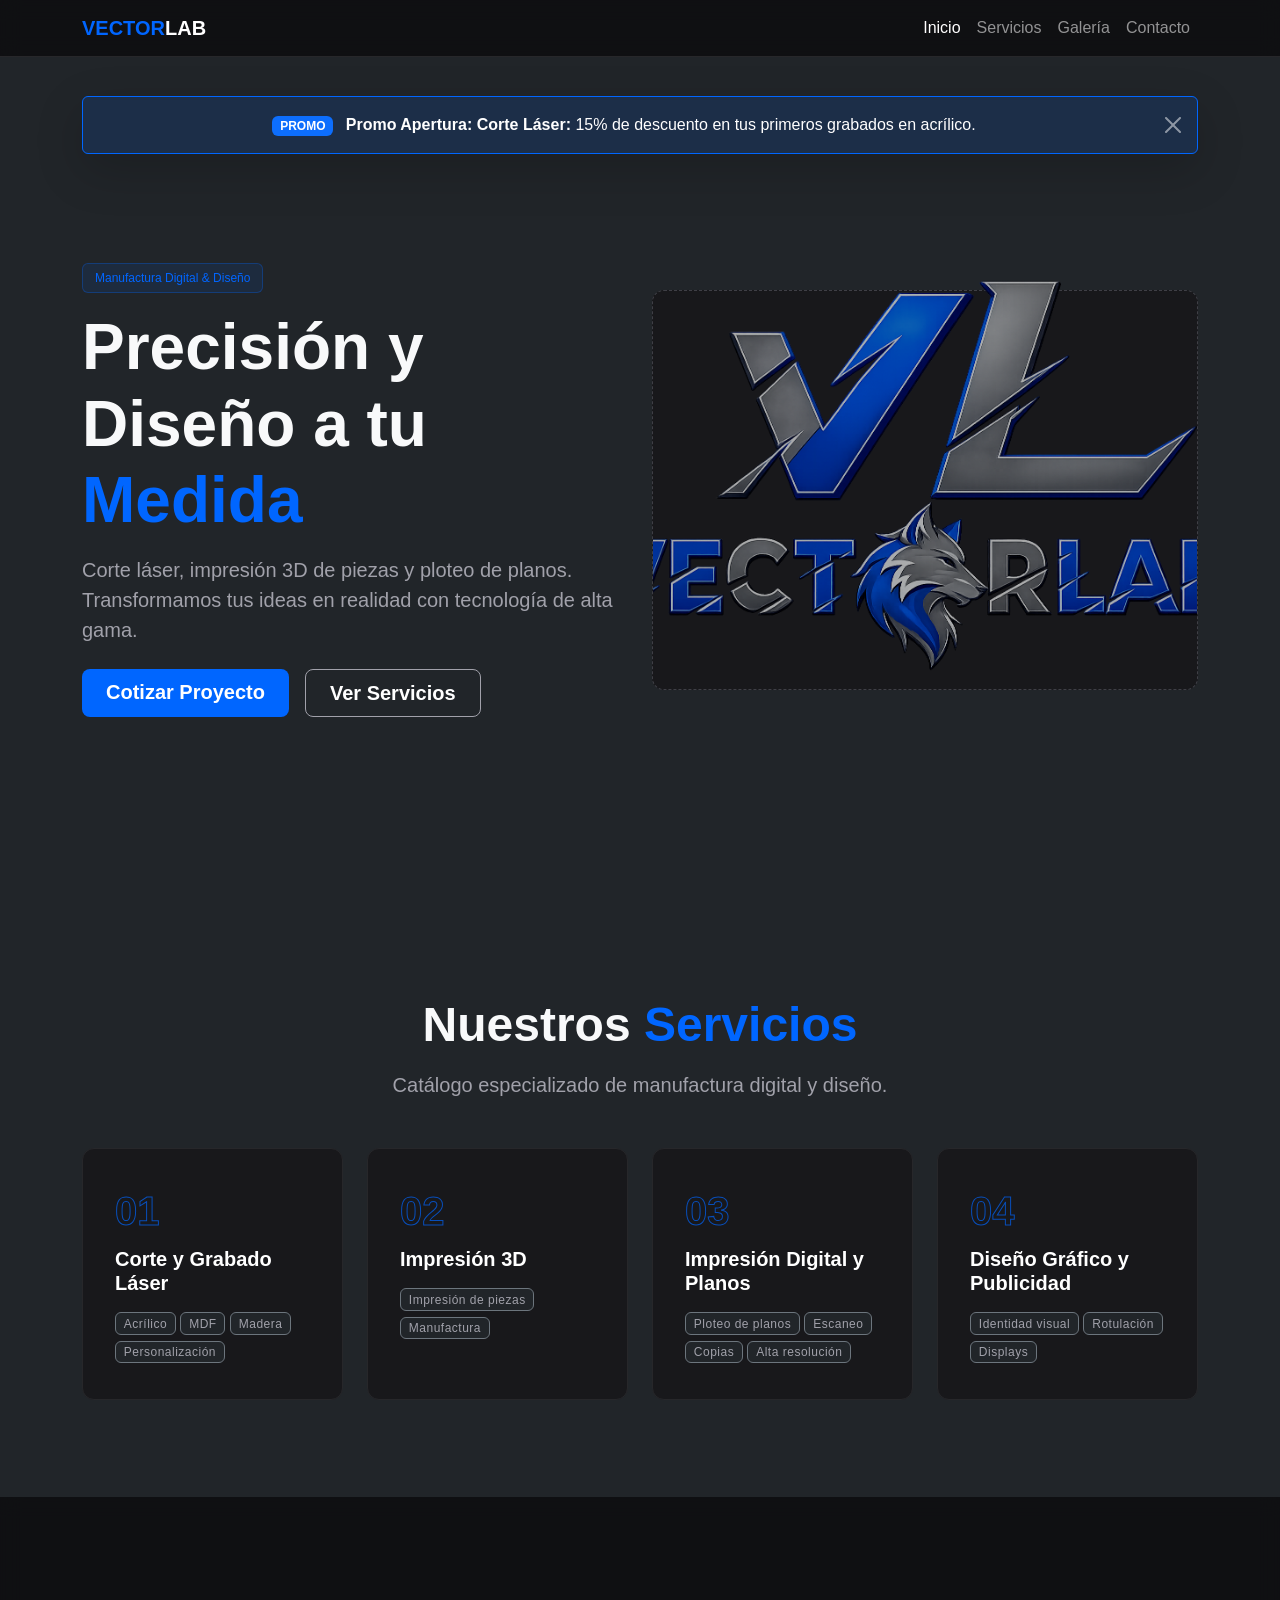
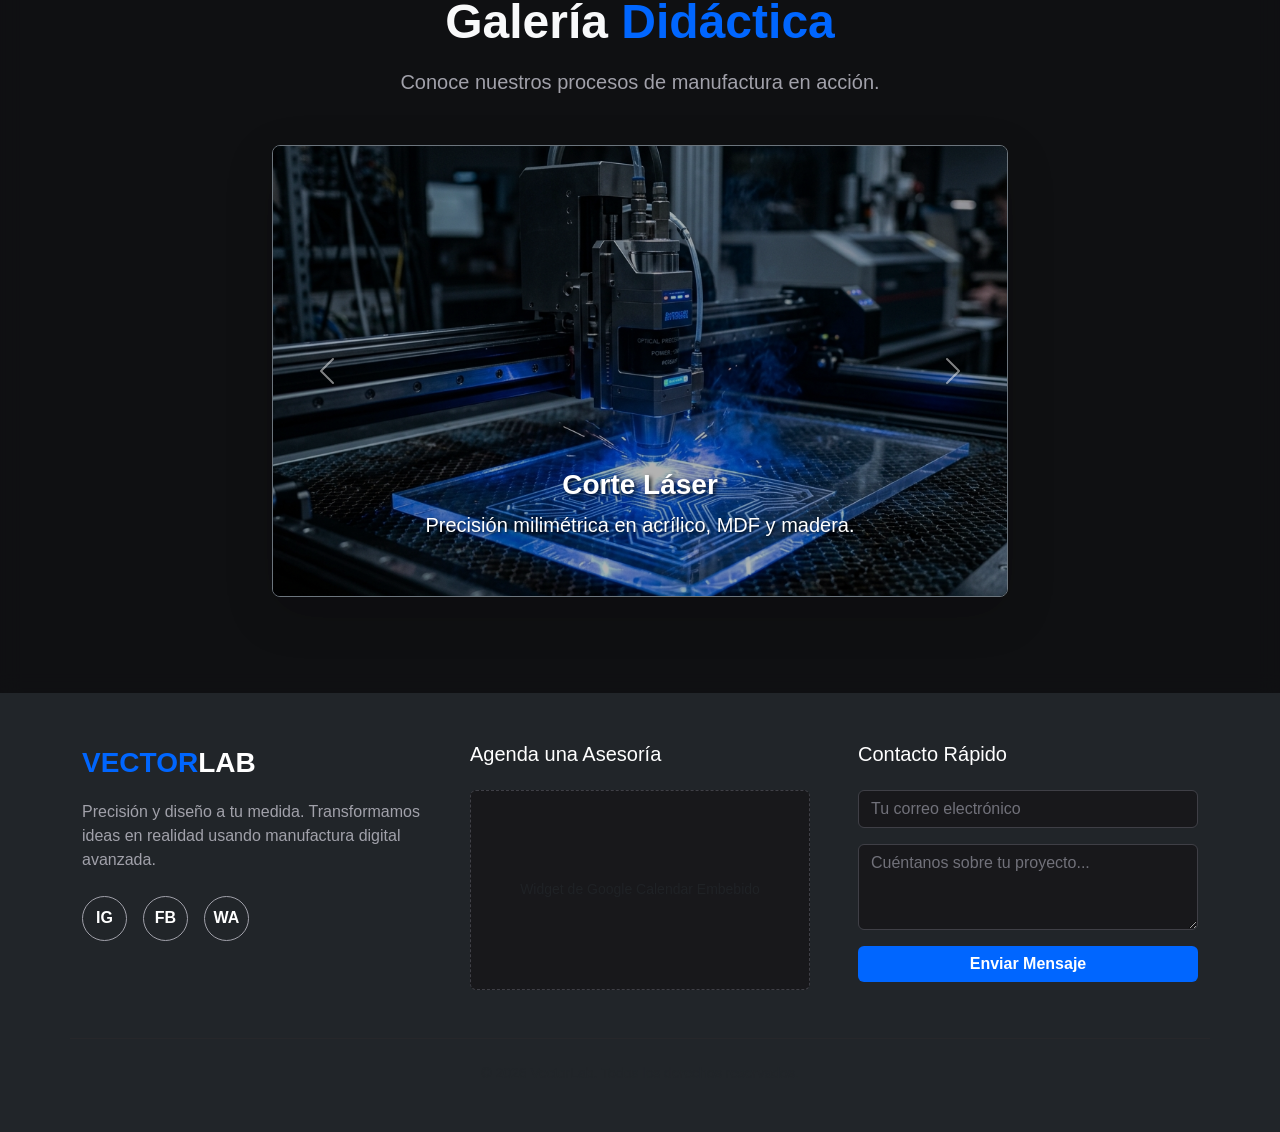
==== index.html @ dbddd1c9 "Commit inicial: Landing page de VectorLab" ====
<!DOCTYPE html>
<html lang="es">
<head>
    <meta charset="UTF-8">
    <meta name="viewport" content="width=device-width, initial-scale=1.0">
    <title>VECTORLAB | Manufactura Digital y Diseño</title>
    
    <link rel="stylesheet" href="css/bootstrap.min.css">
    
    <link rel="stylesheet" href="css/styles.css">
</head>
<body class="bg-dark text-light">

    <nav class="navbar navbar-expand-lg navbar-dark bg-dark-custom fixed-top">
        <div class="container">
            <a class="navbar-brand fw-bold text-uppercase" href="#" style="color: #0066ff;">
                Vector<span class="text-white">Lab</span>
            </a>
            
            <button class="navbar-toggler" type="button" data-bs-toggle="collapse" data-bs-target="#menuNavegacion">
                <span class="navbar-toggler-icon"></span>
            </button>

            <div class="collapse navbar-collapse" id="menuNavegacion">
                <ul class="navbar-nav ms-auto mb-2 mb-lg-0">
                    <li class="nav-item"><a class="nav-link active" href="#inicio">Inicio</a></li>
                    <li class="nav-item"><a class="nav-link" href="#servicios">Servicios</a></li>
                    <li class="nav-item"><a class="nav-link" href="#galeria">Galería</a></li>
                    <li class="nav-item"><a class="nav-link" href="#contacto">Contacto</a></li>
                </ul>
            </div>
        </div>
    </nav>

    <header id="inicio" class="hero-section d-flex align-items-center">
        <div class="container text-center text-md-start fade-in-element">
            <div class="row align-items-center">
                <div class="col-md-6 mb-5 mb-md-0">
                    <span class="badge badge-custom mb-3">Manufactura Digital & Diseño</span>
                    <h1 class="display-3 fw-bold mb-3">Precisión y Diseño a tu <span style="color: #0066ff;">Medida</span></h1>
                    <p class="lead mb-4" style="color: #a1a1aa;">
                        Corte láser, impresión 3D de piezas y ploteo de planos. Transformamos tus ideas en realidad con tecnología de alta gama.
                    </p>
                    <div class="d-grid gap-2 d-md-flex justify-content-md-start">
                        <a href="#contacto" class="btn btn-vl-primary btn-lg px-4 me-md-2">Cotizar Proyecto</a>
                        <a href="#servicios" class="btn btn-vl-outline btn-lg px-4">Ver Servicios</a>
                    </div>
                </div>
                <div class="col-md-6 text-center">
                    <div class="hero-image-placeholder">
                       <img src="assets/img/VectorLab.png" class="d-block w-100" style="height: 450px; object-fit: cover; filter: brightness(0.7);" alt="Logo">
                    </div>
                </div>
            </div>
        </div>
    </header>

    <!-- SECCIÓN SERVICIOS -->
    <section id="servicios" class="py-5">
        <div class="container py-5 fade-in-element">
            <div class="text-center mb-5">
                <h2 class="display-5 fw-bold mb-3">Nuestros <span style="color: #0066ff;">Servicios</span></h2>
                <p class="lead" style="color: #a1a1aa;">Catálogo especializado de manufactura digital y diseño.</p>
            </div>
            
            <div class="row g-4" id="servicios-grid">
                <!-- Los servicios se renderizan dinámicamente desde js/main.js usando la data de js/database.js -->
            </div>
        </div>
    </section>

    <!-- SECCIÓN GALERÍA -->
    <section id="galeria" class="py-5 bg-dark-custom border-top border-bottom border-dark">
        <div class="container py-5 fade-in-element">
            <div class="text-center mb-5">
                <h2 class="display-5 fw-bold mb-3">Galería <span style="color: #0066ff;">Didáctica</span></h2>
                <p class="lead" style="color: #a1a1aa;">Conoce nuestros procesos de manufactura en acción.</p>
            </div>
            <div class="row justify-content-center">
                <div class="col-lg-8">
                    <!-- Bootstrap Carousel -->
                    <div id="carouselGaleria" class="carousel slide" data-bs-ride="carousel">
                        <div class="carousel-inner rounded-3 shadow-lg border border-secondary">
                            <div class="carousel-item active">
                                <img src="assets/img/corte_laser.png" class="d-block w-100" style="height: 450px; object-fit: cover; filter: brightness(0.7);" alt="Corte Láser">
                                <div class="carousel-caption d-none d-md-block">
                                    <h3 class="fw-bold" style="text-shadow: 2px 2px 4px rgba(0,0,0,0.8);">Corte Láser</h3>
                                    <p class="lead" style="text-shadow: 1px 1px 3px rgba(0,0,0,0.8);">Precisión milimétrica en acrílico, MDF y madera.</p>
                                </div>
                            </div>
                            <div class="carousel-item">
                                <img src="assets/img/ploteo.png" class="d-block w-100" style="height: 450px; object-fit: cover; filter: brightness(0.7);" alt="Ploteo de Planos">
                                <div class="carousel-caption d-none d-md-block">
                                    <h3 class="fw-bold" style="text-shadow: 2px 2px 4px rgba(0,0,0,0.8);">Ploteo de Planos</h3>
                                    <p class="lead" style="text-shadow: 1px 1px 3px rgba(0,0,0,0.8);">Impresión digital en gran formato y alta resolución.</p>
                                </div>
                            </div>
                            <div class="carousel-item">
                                <img src="assets/img/impresion_3d.png" class="d-block w-100" style="height: 450px; object-fit: cover; filter: brightness(0.7);" alt="Impresión 3D">
                                <div class="carousel-caption d-none d-md-block">
                                    <h3 class="fw-bold" style="text-shadow: 2px 2px 4px rgba(0,0,0,0.8);">Impresión 3D</h3>
                                    <p class="lead" style="text-shadow: 1px 1px 3px rgba(0,0,0,0.8);">Manufactura avanzada de piezas con tecnología FDM.</p>
                                </div>
                            </div>
                        </div>
                        <button class="carousel-control-prev" type="button" data-bs-target="#carouselGaleria" data-bs-slide="prev">
                            <span class="carousel-control-prev-icon" aria-hidden="true"></span>
                            <span class="visually-hidden">Anterior</span>
                        </button>
                        <button class="carousel-control-next" type="button" data-bs-target="#carouselGaleria" data-bs-slide="next">
                            <span class="carousel-control-next-icon" aria-hidden="true"></span>
                            <span class="visually-hidden">Siguiente</span>
                        </button>
                    </div>
                </div>
            </div>
        </div>
    </section>

    <!-- FOOTER / CENTRO DE MANDO -->
    <footer id="contacto" class="py-5">
        <div class="container fade-in-element">
            <div class="row g-5">
                <div class="col-lg-4">
                    <a class="navbar-brand fw-bold text-uppercase fs-3 mb-3 d-block" href="#" style="color: #0066ff;">
                        Vector<span class="text-white">Lab</span>
                    </a>
                    <p style="color: #a1a1aa;">Precisión y diseño a tu medida. Transformamos ideas en realidad usando manufactura digital avanzada.</p>
                    <div class="d-flex gap-3 mt-4">
                        <!-- Botones de Redes Sociales -->
                        <a href="#" class="btn btn-vl-outline rounded-circle" style="width: 45px; height: 45px; display: flex; align-items: center; justify-content: center;" title="Instagram">IG</a>
                        <a href="#" class="btn btn-vl-outline rounded-circle" style="width: 45px; height: 45px; display: flex; align-items: center; justify-content: center;" title="Facebook">FB</a>
                        <a href="#" class="btn btn-vl-outline rounded-circle" style="width: 45px; height: 45px; display: flex; align-items: center; justify-content: center;" title="WhatsApp">WA</a>
                    </div>
                </div>
                <div class="col-lg-4">
                    <h5 class="text-white mb-4">Agenda una Asesoría</h5>
                    <div class="calendar-widget-placeholder rounded d-flex align-items-center justify-content-center text-center p-4">
                        <p class="text-muted m-0 small">Widget de Google Calendar Embebido</p>
                    </div>
                </div>
                <div class="col-lg-4">
                    <h5 class="text-white mb-4">Contacto Rápido</h5>
                    <form id="contact-form">
                        <div class="mb-3">
                            <input type="email" class="form-control form-control-dark" placeholder="Tu correo electrónico" required>
                        </div>
                        <div class="mb-3">
                            <textarea class="form-control form-control-dark" rows="3" placeholder="Cuéntanos sobre tu proyecto..." required></textarea>
                        </div>
                        <button type="submit" class="btn btn-vl-primary w-100">Enviar Mensaje</button>
                    </form>
                </div>
            </div>
            <div class="row mt-5 pt-4 border-top" style="border-color: #27272a !important;">
                <div class="col-12 text-center text-muted small">
                    &copy; 2026 VectorLab. Todos los derechos reservados.
                </div>
            </div>
        </div>
    </footer>

    <script src="js/bootstrap.bundle.min.js"></script>
    
    <script type="module" src="js/main.js"></script>
</body>
</html>
---- css/styles.css ----
/* =========================================
   VARIABLES DE COLOR (Identidad VECTORLAB)
   ========================================= */
:root {
    --vl-blue: #0066ff;      /* Azul eléctrico del logo */
    --vl-dark: #0f0f11;      /* Fondo negro mate */
    --vl-gray-card: #18181b; /* Gris oscuro para elementos */
    --vl-text-muted: #a1a1aa;/* Gris claro para textos */
}

/* =========================================
   ESTILOS GENERALES
   ========================================= */
body {
    background-color: var(--vl-dark);
    color: #ffffff;
    font-family: 'Segoe UI', Roboto, Helvetica, Arial, sans-serif;
}

/* =========================================
   BARRA DE NAVEGACIÓN
   ========================================= */
.bg-dark-custom {
    background-color: rgba(15, 15, 17, 0.95); /* Negro ligeramente transparente */
    backdrop-filter: blur(10px); /* Efecto de cristal borroso atrás */
    border-bottom: 1px solid #27272a;
}

/* =========================================
   SECCIÓN HERO
   ========================================= */
.hero-section {
    min-height: 100vh; /* Ocupa el 100% de la pantalla visible */
    padding-top: 80px; /* Espacio para que no lo tape la barra de navegación */
}

.hero-image-placeholder {
    background-color: var(--vl-gray-card);
    border: 1px dashed #3f3f46;
    border-radius: 12px;
    height: 400px;
    display: flex;
    align-items: center;
    justify-content: center;
}

/* =========================================
   BOTONES Y ETIQUETAS PERSONALIZADOS
   ========================================= */
.btn-vl-primary {
    background-color: var(--vl-blue);
    color: #ffffff;
    border: none;
    font-weight: 600;
    transition: all 0.3s ease;
}
.btn-vl-primary:hover {
    background-color: #0052cc;
    color: #ffffff;
    transform: translateY(-2px);
    box-shadow: 0 4px 15px rgba(0, 102, 255, 0.4);
}

.btn-vl-outline {
    background-color: transparent;
    color: #ffffff;
    border: 1px solid var(--vl-text-muted);
    font-weight: 600;
    transition: all 0.3s ease;
}
.btn-vl-outline:hover {
    border-color: var(--vl-blue);
    color: var(--vl-blue);
}

.badge-custom {
    background-color: rgba(0, 102, 255, 0.1);
    color: var(--vl-blue);
    border: 1px solid rgba(0, 102, 255, 0.3);
    padding: 8px 12px;
    font-weight: 500;
}

/* =========================================
   ANIMACIÓN DE DESVANECIMIENTO (FADE IN)
   ========================================= */
.fade-in-element {
    opacity: 0;
    transform: translateY(30px);
    animation: fadeInUp 1s ease-out forwards;
    /* Un pequeño retraso para que cargue la estructura primero */
    animation-delay: 0.2s; 
}

@keyframes fadeInUp {
    to {
        opacity: 1;
        transform: translateY(0);
    }
}

/* =========================================
   TARJETAS DE SERVICIOS
   ========================================= */
.service-card {
    background-color: var(--vl-gray-card);
    border: 1px solid #27272a;
    border-radius: 12px;
    padding: 1rem;
    transition: all 0.3s ease;
}
.service-card:hover {
    border-color: var(--vl-blue);
    transform: translateY(-5px);
    box-shadow: 0 10px 30px rgba(0, 102, 255, 0.1);
}
.service-number {
    font-size: 2.5rem;
    font-weight: 800;
    color: transparent;
    -webkit-text-stroke: 1px var(--vl-blue);
    opacity: 0.7;
    margin-bottom: -10px;
}
.service-card .card-title {
    color: #ffffff;
    font-weight: 700;
    font-size: 1.25rem;
}
.service-card .badge {
    font-weight: 500;
    letter-spacing: 0.5px;
    color: var(--vl-text-muted);
}

/* =========================================
   GALERÍA DIDÁCTICA
   ========================================= */
.gallery-placeholder {
    height: 450px;
    background-color: #000000;
    border-radius: 8px;
}

/* =========================================
   FOOTER Y CONTACTO
   ========================================= */
.calendar-widget-placeholder {
    background-color: var(--vl-gray-card);
    border: 1px dashed #3f3f46;
    height: 200px;
}

.form-control-dark {
    background-color: var(--vl-gray-card);
    border: 1px solid #3f3f46;
    color: #ffffff;
    transition: all 0.3s ease;
}
.form-control-dark:focus {
    background-color: #27272a;
    border-color: var(--vl-blue);
    box-shadow: 0 0 0 0.25rem rgba(0, 102, 255, 0.25);
    color: #ffffff;
}
.form-control-dark::placeholder {
    color: #71717a;
}
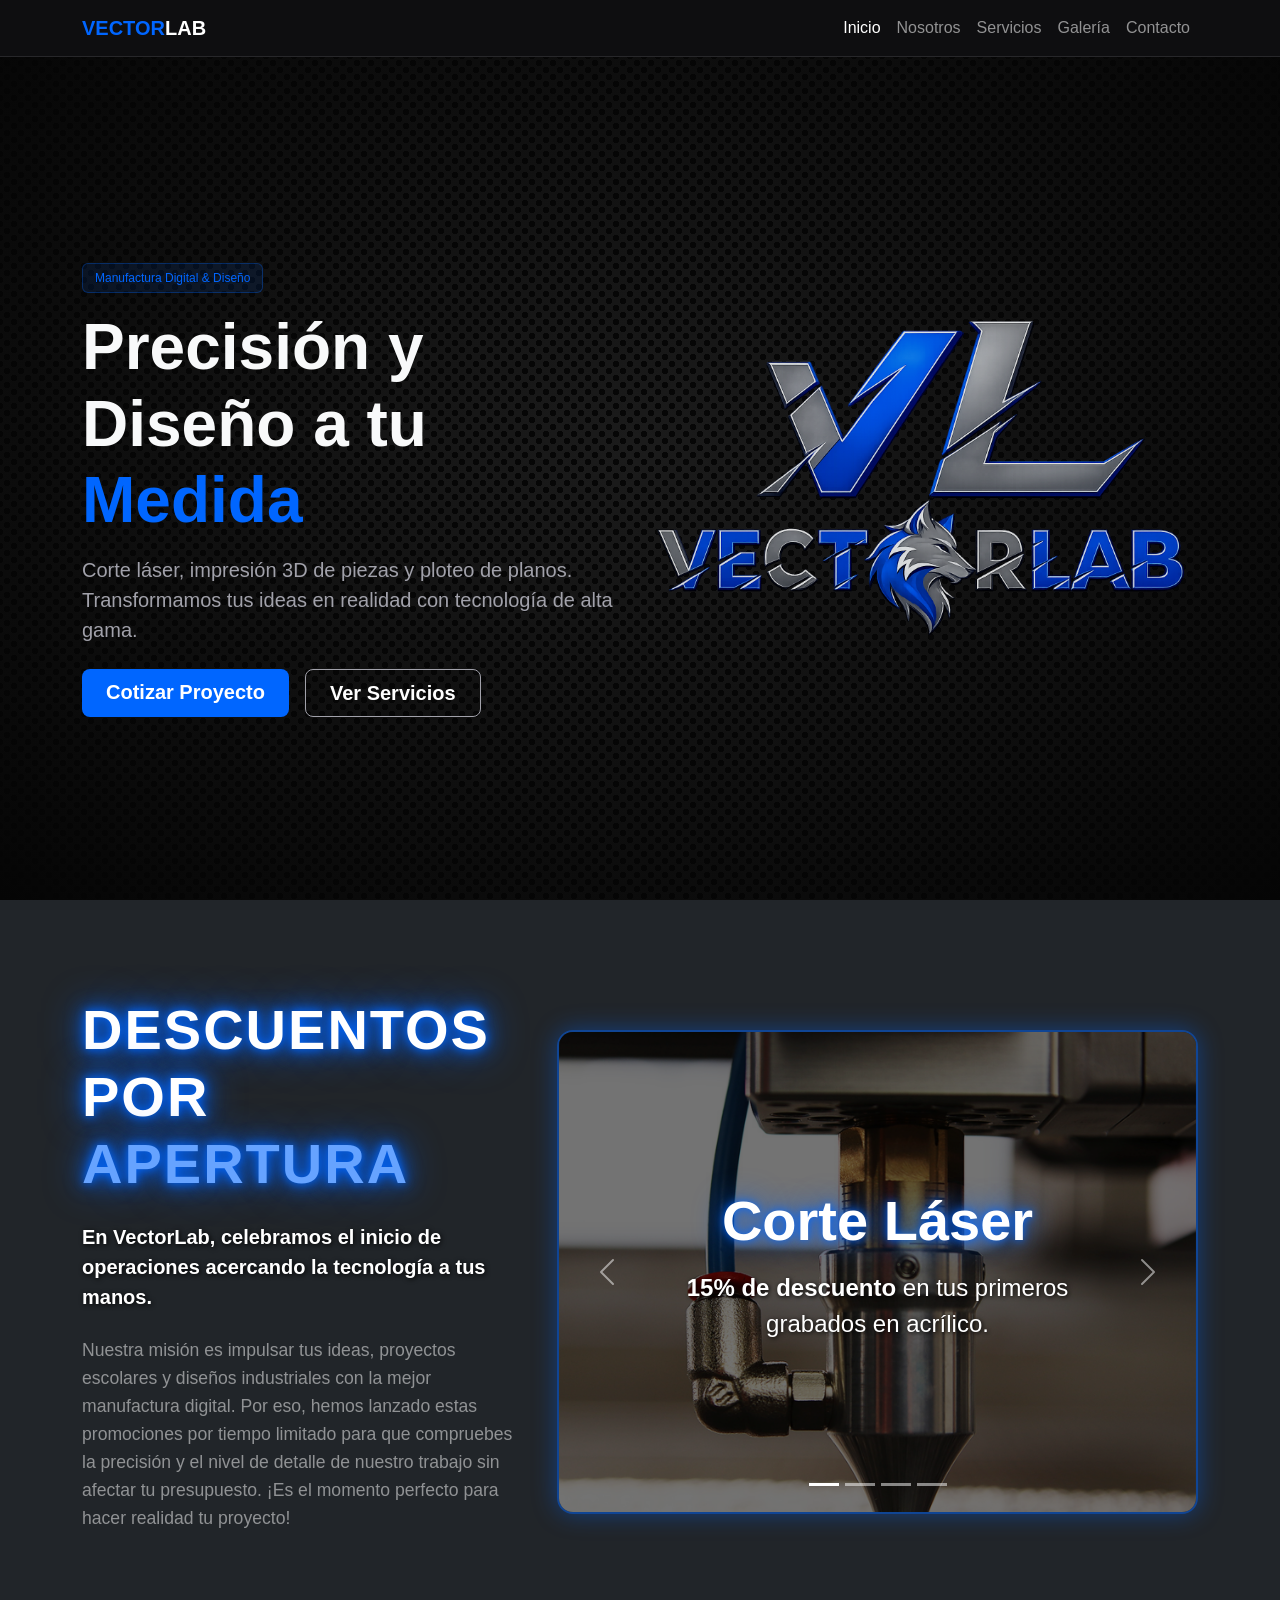
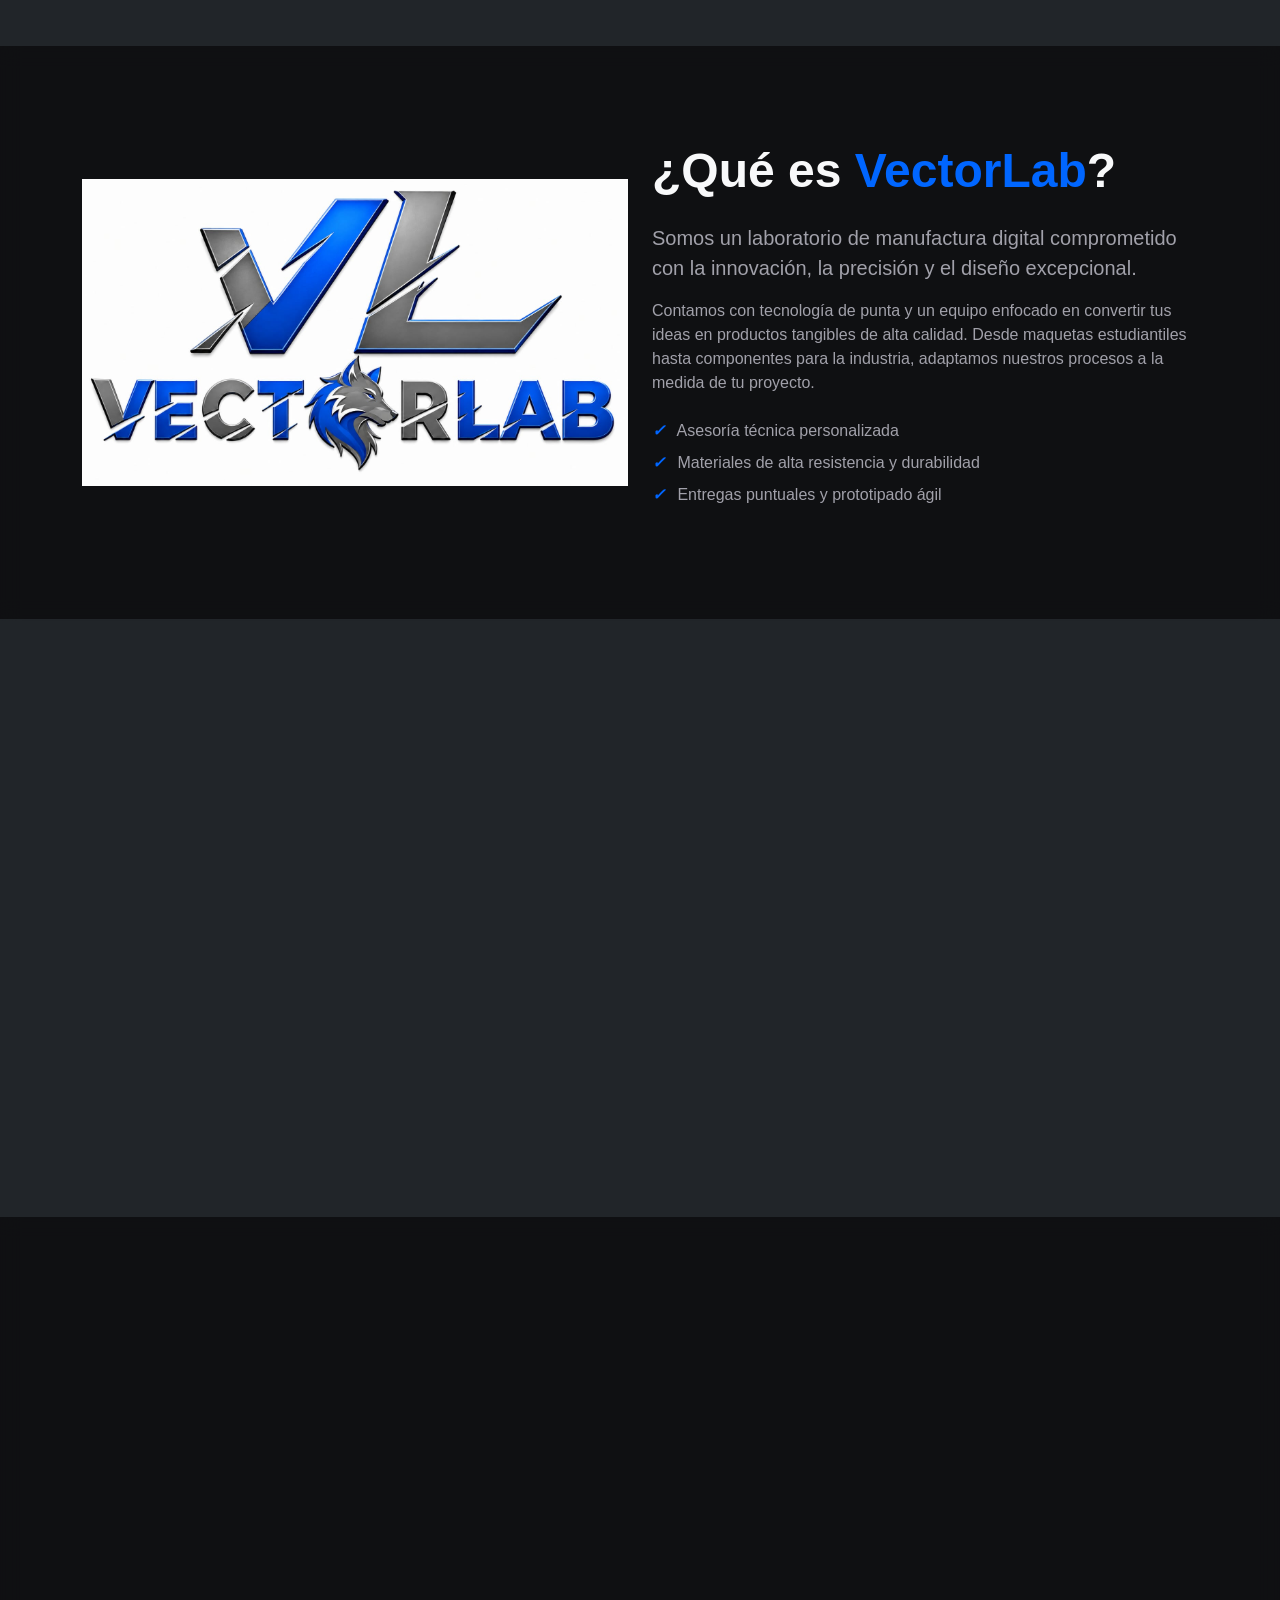
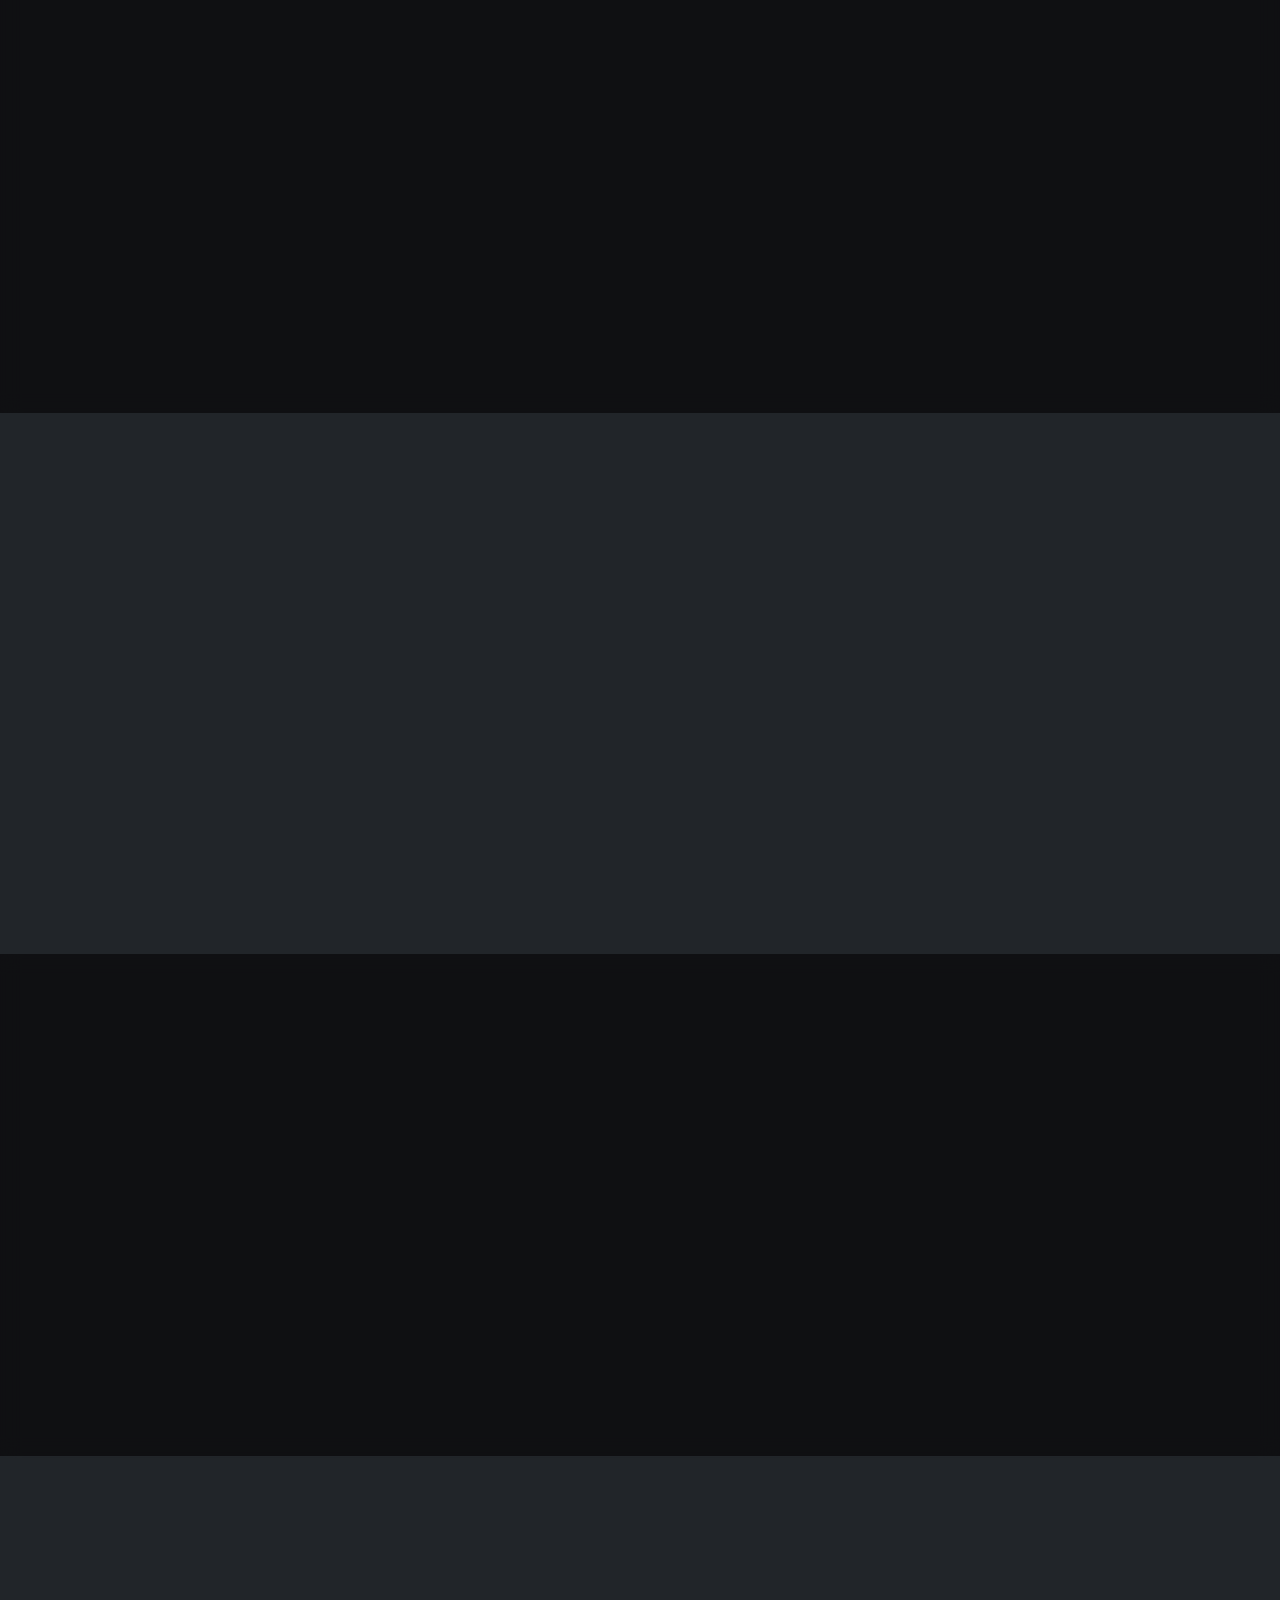
==== commit 7606d569: "Agrega sección de descuentos y mejoras visuales" ====
--- a/index.html
+++ b/index.html
@@ -24,6 +24,7 @@
             <div class="collapse navbar-collapse" id="menuNavegacion">
                 <ul class="navbar-nav ms-auto mb-2 mb-lg-0">
                     <li class="nav-item"><a class="nav-link active" href="#inicio">Inicio</a></li>
+                    <li class="nav-item"><a class="nav-link" href="#nosotros">Nosotros</a></li>
                     <li class="nav-item"><a class="nav-link" href="#servicios">Servicios</a></li>
                     <li class="nav-item"><a class="nav-link" href="#galeria">Galería</a></li>
                     <li class="nav-item"><a class="nav-link" href="#contacto">Contacto</a></li>
@@ -47,13 +48,119 @@
                     </div>
                 </div>
                 <div class="col-md-6 text-center">
-                    <div class="hero-image-placeholder">
-                       <img src="assets/img/VectorLab.png" class="d-block w-100" style="height: 450px; object-fit: cover; filter: brightness(0.7);" alt="Logo">
+                    <div class="hero-image-placeholder border-0 bg-transparent">
+                       <img src="assets/img/VectorLab.png" class="d-block w-100 floating-logo" style="height: 450px; object-fit: contain; filter: brightness(0.9);" alt="Logo">
                     </div>
                 </div>
             </div>
         </div>
     </header>
+
+    <!-- SECCIÓN DESCUENTOS POR APERTURA -->
+    <section id="descuentos" class="py-5 border-bottom border-dark" style="background-image: linear-gradient(rgba(5, 10, 25, 0.9), rgba(0, 0, 5, 0.95)), url('https://images.unsplash.com/photo-1550684376-efcbd6e3f031?q=80&w=1920&auto=format&fit=crop'); background-size: cover; background-attachment: fixed;">
+        <div class="container py-5 fade-in-element">
+            <div class="row align-items-center">
+                <!-- Columna Izquierda: Motivo y Texto -->
+                <div class="col-lg-5 mb-5 mb-lg-0 pe-lg-4">
+                    <h2 class="display-4 fw-bolder text-uppercase mb-4" style="letter-spacing: 2px; color: #fff; text-shadow: 0 0 10px #0066ff, 0 0 20px #0066ff, 0 0 40px #0066ff;">Descuentos por <span style="color: #66a3ff;">Apertura</span></h2>
+                    
+                    <p class="lead fw-bold text-white mb-4" style="text-shadow: 1px 1px 5px rgba(0,0,0,1);">
+                        En VectorLab, celebramos el inicio de operaciones acercando la tecnología a tus manos.
+                    </p>
+                    <p class="text-white-50" style="font-size: 1.1rem; line-height: 1.6;">
+                        Nuestra misión es impulsar tus ideas, proyectos escolares y diseños industriales con la mejor manufactura digital. Por eso, hemos lanzado estas promociones por tiempo limitado para que compruebes la precisión y el nivel de detalle de nuestro trabajo sin afectar tu presupuesto. ¡Es el momento perfecto para hacer realidad tu proyecto!
+                    </p>
+                </div>
+                
+                <!-- Columna Derecha: Carrusel -->
+                <div class="col-lg-7">
+                    <div id="carouselDescuentos" class="carousel slide rounded-4 overflow-hidden" data-bs-ride="carousel" style="border: 2px solid rgba(0, 102, 255, 0.5); box-shadow: 0 0 25px rgba(0, 102, 255, 0.4);">
+                        <div class="carousel-indicators">
+                            <button type="button" data-bs-target="#carouselDescuentos" data-bs-slide-to="0" class="active" aria-current="true" aria-label="Slide 1"></button>
+                            <button type="button" data-bs-target="#carouselDescuentos" data-bs-slide-to="1" aria-label="Slide 2"></button>
+                            <button type="button" data-bs-target="#carouselDescuentos" data-bs-slide-to="2" aria-label="Slide 3"></button>
+                            <button type="button" data-bs-target="#carouselDescuentos" data-bs-slide-to="3" aria-label="Slide 4"></button>
+                        </div>
+                        <div class="carousel-inner">
+                            <!-- Slide 1: Corte Láser -->
+                            <div class="carousel-item active" data-bs-interval="4000">
+                                <img src="assets/img/promo_laser.jpg" class="d-block w-100" style="height: 480px; object-fit: cover; filter: brightness(0.45);" alt="Corte Láser">
+                                <div class="carousel-caption d-flex flex-column justify-content-center align-items-center h-100" style="bottom: 0;">
+                                    <h3 class="display-4 fw-bold text-white mb-3" style="text-shadow: 0 0 10px #0066ff, 0 0 30px #0066ff;">Corte Láser</h3>
+                                    <p class="fs-4 text-white" style="text-shadow: 1px 1px 4px rgba(0,0,0,1);"><strong>15% de descuento</strong> en tus primeros grabados en acrílico.</p>
+                                </div>
+                            </div>
+                            <!-- Slide 2: Impresión 3D -->
+                            <div class="carousel-item" data-bs-interval="4000">
+                                <img src="assets/img/promo_3d.jpg" class="d-block w-100" style="height: 480px; object-fit: cover; filter: brightness(0.45);" alt="Impresión 3D">
+                                <div class="carousel-caption d-flex flex-column justify-content-center align-items-center h-100" style="bottom: 0;">
+                                    <h3 class="display-4 fw-bold text-white mb-3" style="text-shadow: 0 0 10px #0066ff, 0 0 30px #0066ff;">Impresión 3D</h3>
+                                    <p class="fs-4 text-white" style="text-shadow: 1px 1px 4px rgba(0,0,0,1);"><strong>10% de descuento</strong> en todas tus impresiones 3D.</p>
+                                </div>
+                            </div>
+                            <!-- Slide 3: Corte Vinil -->
+                            <div class="carousel-item" data-bs-interval="4000">
+                                <img src="assets/img/promo_vinil.png" class="d-block w-100" style="height: 480px; object-fit: cover; filter: brightness(0.45);" alt="Corte Vinil">
+                                <div class="carousel-caption d-flex flex-column justify-content-center align-items-center h-100" style="bottom: 0;">
+                                    <h3 class="display-4 fw-bold text-white mb-3" style="text-shadow: 0 0 10px #0066ff, 0 0 30px #0066ff;">Corte Vinil</h3>
+                                    <p class="fs-4 text-white" style="text-shadow: 1px 1px 4px rgba(0,0,0,1);"><strong>10% de descuento</strong> para personalizar espacios o productos.</p>
+                                </div>
+                            </div>
+                            <!-- Slide 4: Estudiantes -->
+                            <div class="carousel-item" data-bs-interval="5000">
+                                <img src="assets/img/promo_estudiantes.png" class="d-block w-100" style="height: 480px; object-fit: cover; filter: brightness(0.45);" alt="Estudiantes">
+                                <div class="carousel-caption d-flex flex-column justify-content-center align-items-center h-100" style="bottom: 0;">
+                                    <div class="d-flex flex-wrap justify-content-center gap-2 mb-3">
+                                        <span class="badge bg-primary px-3 py-2 fs-6 border border-light">IBERO</span>
+                                        <span class="badge bg-primary px-3 py-2 fs-6 border border-light">UDLAP</span>
+                                        <span class="badge bg-primary px-3 py-2 fs-6 border border-light">UVM</span>
+                                        <span class="badge bg-primary px-3 py-2 fs-6 border border-light">ANAHUAC</span>
+                                        <span class="badge bg-primary px-3 py-2 fs-6 border border-light">UAMP</span>
+                                    </div>
+                                    <h3 class="display-5 fw-bold text-white mb-2" style="text-shadow: 0 0 10px #0066ff, 0 0 30px #0066ff;">Descuento a Estudiantes</h3>
+                                    <p class="fs-4 text-white" style="text-shadow: 1px 1px 4px rgba(0,0,0,1);">Aplica en proyectos <strong>a partir de $50 MXN</strong> con credencial vigente.</p>
+                                </div>
+                            </div>
+                        </div>
+                        <button class="carousel-control-prev" type="button" data-bs-target="#carouselDescuentos" data-bs-slide="prev">
+                            <span class="carousel-control-prev-icon" aria-hidden="true"></span>
+                            <span class="visually-hidden">Anterior</span>
+                        </button>
+                        <button class="carousel-control-next" type="button" data-bs-target="#carouselDescuentos" data-bs-slide="next">
+                            <span class="carousel-control-next-icon" aria-hidden="true"></span>
+                            <span class="visually-hidden">Siguiente</span>
+                        </button>
+                    </div>
+                </div>
+            </div>
+        </div>
+    </section>
+
+    <!-- SECCIÓN NOSOTROS -->
+    <section id="nosotros" class="py-5 bg-dark-custom border-bottom border-dark">
+        <div class="container py-5 fade-in-element">
+            <div class="row align-items-center">
+                <div class="col-lg-6 mb-4 mb-lg-0 text-center">
+                    <!-- Usamos el logo alternativo de forma sutil -->
+                    <img src="assets/img/logo.jpg.jpeg" alt="VectorLab Taller" class="img-fluid floating-logo" style="max-height: 400px; object-fit: contain;">
+                </div>
+                <div class="col-lg-6">
+                    <h2 class="display-5 fw-bold mb-4">¿Qué es <span style="color: #0066ff;">VectorLab</span>?</h2>
+                    <p class="lead" style="color: #a1a1aa;">
+                        Somos un laboratorio de manufactura digital comprometido con la innovación, la precisión y el diseño excepcional.
+                    </p>
+                    <p style="color: #a1a1aa;">
+                        Contamos con tecnología de punta y un equipo enfocado en convertir tus ideas en productos tangibles de alta calidad. Desde maquetas estudiantiles hasta componentes para la industria, adaptamos nuestros procesos a la medida de tu proyecto.
+                    </p>
+                    <ul class="list-unstyled mt-4" style="color: #a1a1aa;">
+                        <li class="mb-2"><i class="fw-bold me-2" style="color: #0066ff;">✓</i> Asesoría técnica personalizada</li>
+                        <li class="mb-2"><i class="fw-bold me-2" style="color: #0066ff;">✓</i> Materiales de alta resistencia y durabilidad</li>
+                        <li class="mb-2"><i class="fw-bold me-2" style="color: #0066ff;">✓</i> Entregas puntuales y prototipado ágil</li>
+                    </ul>
+                </div>
+            </div>
+        </div>
+    </section>
 
     <!-- SECCIÓN SERVICIOS -->
     <section id="servicios" class="py-5">
@@ -111,6 +218,91 @@
                             <span class="carousel-control-next-icon" aria-hidden="true"></span>
                             <span class="visually-hidden">Siguiente</span>
                         </button>
+                    </div>
+                </div>
+            </div>
+        </div>
+    </section>
+
+    <!-- SECCIÓN BENEFICIOS -->
+    <section id="beneficios" class="py-5">
+        <div class="container py-5 fade-in-element">
+            <div class="text-center mb-5">
+                <h2 class="display-5 fw-bold mb-3">¿Por qué <span style="color: #0066ff;">Elegirnos</span>?</h2>
+                <p class="lead" style="color: #a1a1aa;">Tu proyecto en manos de profesionales.</p>
+            </div>
+            <div class="row text-center g-4">
+                <div class="col-md-4">
+                    <div class="service-card h-100 p-4">
+                        <h3 class="fw-bold mb-3 mt-2" style="color: #0066ff;">100% Precisión</h3>
+                        <p style="color: #a1a1aa;">Calibración milimétrica en todos nuestros equipos de corte e impresión para asegurar resultados exactos.</p>
+                    </div>
+                </div>
+                <div class="col-md-4">
+                    <div class="service-card h-100 p-4">
+                        <h3 class="fw-bold mb-3 mt-2" style="color: #0066ff;">Entrega Rápida</h3>
+                        <p style="color: #a1a1aa;">Optimizamos nuestros flujos de manufactura para cumplir con tus fechas de entrega, incluso en proyectos urgentes.</p>
+                    </div>
+                </div>
+                <div class="col-md-4">
+                    <div class="service-card h-100 p-4">
+                        <h3 class="fw-bold mb-3 mt-2" style="color: #0066ff;">Soporte Creativo</h3>
+                        <p style="color: #a1a1aa;">Te acompañamos y revisamos tus archivos y planos para garantizar que el resultado sea impecable a la primera.</p>
+                    </div>
+                </div>
+            </div>
+        </div>
+    </section>
+
+    <!-- SECCIÓN FAQ -->
+    <section id="faq" class="py-5 bg-dark-custom border-top border-dark">
+        <div class="container py-5 fade-in-element">
+            <div class="text-center mb-5">
+                <h2 class="display-5 fw-bold mb-3">Preguntas <span style="color: #0066ff;">Frecuentes</span></h2>
+                <p class="lead" style="color: #a1a1aa;">Resolvemos tus dudas antes de empezar tu proyecto.</p>
+            </div>
+            <div class="row justify-content-center">
+                <div class="col-lg-8">
+                    <div class="accordion accordion-flush" id="accordionFAQ" data-bs-theme="dark">
+                        <!-- Pregunta 1 -->
+                        <div class="accordion-item" style="background-color: transparent; border-bottom: 1px solid #27272a;">
+                            <h2 class="accordion-header" id="headingOne">
+                                <button class="accordion-button collapsed fw-bold" type="button" data-bs-toggle="collapse" data-bs-target="#collapseOne" style="background-color: transparent; color: #ffffff; box-shadow: none;">
+                                    ¿En qué formatos debo enviar mis archivos para corte láser?
+                                </button>
+                            </h2>
+                            <div id="collapseOne" class="accordion-collapse collapse" data-bs-parent="#accordionFAQ">
+                                <div class="accordion-body" style="color: #a1a1aa;">
+                                    Aceptamos archivos en formato vectorial, preferiblemente en <strong>.DXF, .DWG o .AI</strong> (Adobe Illustrator). Asegúrate de que las líneas de corte y grabado estén en diferentes colores o capas.
+                                </div>
+                            </div>
+                        </div>
+                        <!-- Pregunta 2 -->
+                        <div class="accordion-item" style="background-color: transparent; border-bottom: 1px solid #27272a;">
+                            <h2 class="accordion-header" id="headingTwo">
+                                <button class="accordion-button collapsed fw-bold" type="button" data-bs-toggle="collapse" data-bs-target="#collapseTwo" style="background-color: transparent; color: #ffffff; box-shadow: none;">
+                                    ¿Cuál es el tiempo de entrega para impresión 3D?
+                                </button>
+                            </h2>
+                            <div id="collapseTwo" class="accordion-collapse collapse" data-bs-parent="#accordionFAQ">
+                                <div class="accordion-body" style="color: #a1a1aa;">
+                                    Depende del volumen de la pieza. Sin embargo, nuestro tiempo estándar para piezas de tamaño promedio es de <strong>24 a 48 horas</strong> hábiles una vez aprobado el diseño.
+                                </div>
+                            </div>
+                        </div>
+                        <!-- Pregunta 3 -->
+                        <div class="accordion-item" style="background-color: transparent; border-bottom: 1px solid #27272a;">
+                            <h2 class="accordion-header" id="headingThree">
+                                <button class="accordion-button collapsed fw-bold" type="button" data-bs-toggle="collapse" data-bs-target="#collapseThree" style="background-color: transparent; color: #ffffff; box-shadow: none;">
+                                    ¿Ustedes ponen el material o puedo llevarlo yo?
+                                </button>
+                            </h2>
+                            <div id="collapseThree" class="accordion-collapse collapse" data-bs-parent="#accordionFAQ">
+                                <div class="accordion-body" style="color: #a1a1aa;">
+                                    ¡Ambas opciones! Tenemos un catálogo de materiales en stock (MDF, acrílico), pero también puedes traer tu propio material siempre y cuando sea seguro procesarlo en nuestras máquinas.
+                                </div>
+                            </div>
+                        </div>
                     </div>
                 </div>
             </div>
--- a/css/styles.css
+++ b/css/styles.css
@@ -2,10 +2,14 @@
    VARIABLES DE COLOR (Identidad VECTORLAB)
    ========================================= */
 :root {
-    --vl-blue: #0066ff;      /* Azul eléctrico del logo */
-    --vl-dark: #0f0f11;      /* Fondo negro mate */
-    --vl-gray-card: #18181b; /* Gris oscuro para elementos */
-    --vl-text-muted: #a1a1aa;/* Gris claro para textos */
+    --vl-blue: #0066ff;
+    /* Azul eléctrico del logo */
+    --vl-dark: #0f0f11;
+    /* Fondo negro mate */
+    --vl-gray-card: #18181b;
+    /* Gris oscuro para elementos */
+    --vl-text-muted: #a1a1aa;
+    /* Gris claro para textos */
 }
 
 /* =========================================
@@ -21,8 +25,10 @@
    BARRA DE NAVEGACIÓN
    ========================================= */
 .bg-dark-custom {
-    background-color: rgba(15, 15, 17, 0.95); /* Negro ligeramente transparente */
-    backdrop-filter: blur(10px); /* Efecto de cristal borroso atrás */
+    background-color: rgba(15, 15, 17, 0.95);
+    /* Negro ligeramente transparente */
+    backdrop-filter: blur(10px);
+    /* Efecto de cristal borroso atrás */
     border-bottom: 1px solid #27272a;
 }
 
@@ -32,6 +38,18 @@
 .hero-section {
     min-height: 100vh; /* Ocupa el 100% de la pantalla visible */
     padding-top: 80px; /* Espacio para que no lo tape la barra de navegación */
+    /* Patrón de Metal Perforado 100% CSS (No requiere imagen) */
+    background-color: #222222; /* Color base del metal */
+    background-image: 
+        /* Capa 1: Viñeta oscura en los bordes y luz al centro */
+        radial-gradient(ellipse at center, rgba(0,0,0,0.2) 0%, #050505 100%),
+        /* Capa 2: Agujeros del metal perforado */
+        radial-gradient(circle, #080808 3px, transparent 3.5px),
+        /* Capa 3: Agujeros intercalados para el patrón de malla */
+        radial-gradient(circle, #080808 3px, transparent 3.5px);
+    background-size: 100% 100%, 14px 14px, 14px 14px;
+    background-position: center, 0 0, 7px 7px;
+    background-attachment: fixed;
 }
 
 .hero-image-placeholder {
@@ -54,6 +72,7 @@
     font-weight: 600;
     transition: all 0.3s ease;
 }
+
 .btn-vl-primary:hover {
     background-color: #0052cc;
     color: #ffffff;
@@ -68,6 +87,7 @@
     font-weight: 600;
     transition: all 0.3s ease;
 }
+
 .btn-vl-outline:hover {
     border-color: var(--vl-blue);
     color: var(--vl-blue);
@@ -82,20 +102,40 @@
 }
 
 /* =========================================
-   ANIMACIÓN DE DESVANECIMIENTO (FADE IN)
+   ANIMACIÓN DE DESVANECIMIENTO Y SCROLL (FADE IN)
    ========================================= */
 .fade-in-element {
     opacity: 0;
-    transform: translateY(30px);
-    animation: fadeInUp 1s ease-out forwards;
-    /* Un pequeño retraso para que cargue la estructura primero */
-    animation-delay: 0.2s; 
-}
-
-@keyframes fadeInUp {
-    to {
-        opacity: 1;
-        transform: translateY(0);
+    transform: translateY(40px);
+    transition: opacity 0.8s ease-out, transform 0.8s ease-out;
+}
+
+.fade-in-element.visible {
+    opacity: 1;
+    transform: translateY(0);
+}
+
+/* =========================================
+   EFECTO DEL LOGO FLOTANTE SIN FONDO
+   ========================================= */
+.floating-logo {
+    mix-blend-mode: lighten;
+    /* Efecto para ocultar el fondo oscuro/negro de las imágenes */
+    animation: float 5s ease-in-out infinite;
+    background-color: transparent !important;
+}
+
+@keyframes float {
+    0% {
+        transform: translateY(0px);
+    }
+
+    50% {
+        transform: translateY(-20px);
+    }
+
+    100% {
+        transform: translateY(0px);
     }
 }
 
@@ -109,11 +149,13 @@
     padding: 1rem;
     transition: all 0.3s ease;
 }
+
 .service-card:hover {
     border-color: var(--vl-blue);
     transform: translateY(-5px);
     box-shadow: 0 10px 30px rgba(0, 102, 255, 0.1);
 }
+
 .service-number {
     font-size: 2.5rem;
     font-weight: 800;
@@ -122,11 +164,13 @@
     opacity: 0.7;
     margin-bottom: -10px;
 }
+
 .service-card .card-title {
     color: #ffffff;
     font-weight: 700;
     font-size: 1.25rem;
 }
+
 .service-card .badge {
     font-weight: 500;
     letter-spacing: 0.5px;
@@ -157,12 +201,14 @@
     color: #ffffff;
     transition: all 0.3s ease;
 }
+
 .form-control-dark:focus {
     background-color: #27272a;
     border-color: var(--vl-blue);
     box-shadow: 0 0 0 0.25rem rgba(0, 102, 255, 0.25);
     color: #ffffff;
 }
+
 .form-control-dark::placeholder {
     color: #71717a;
 }
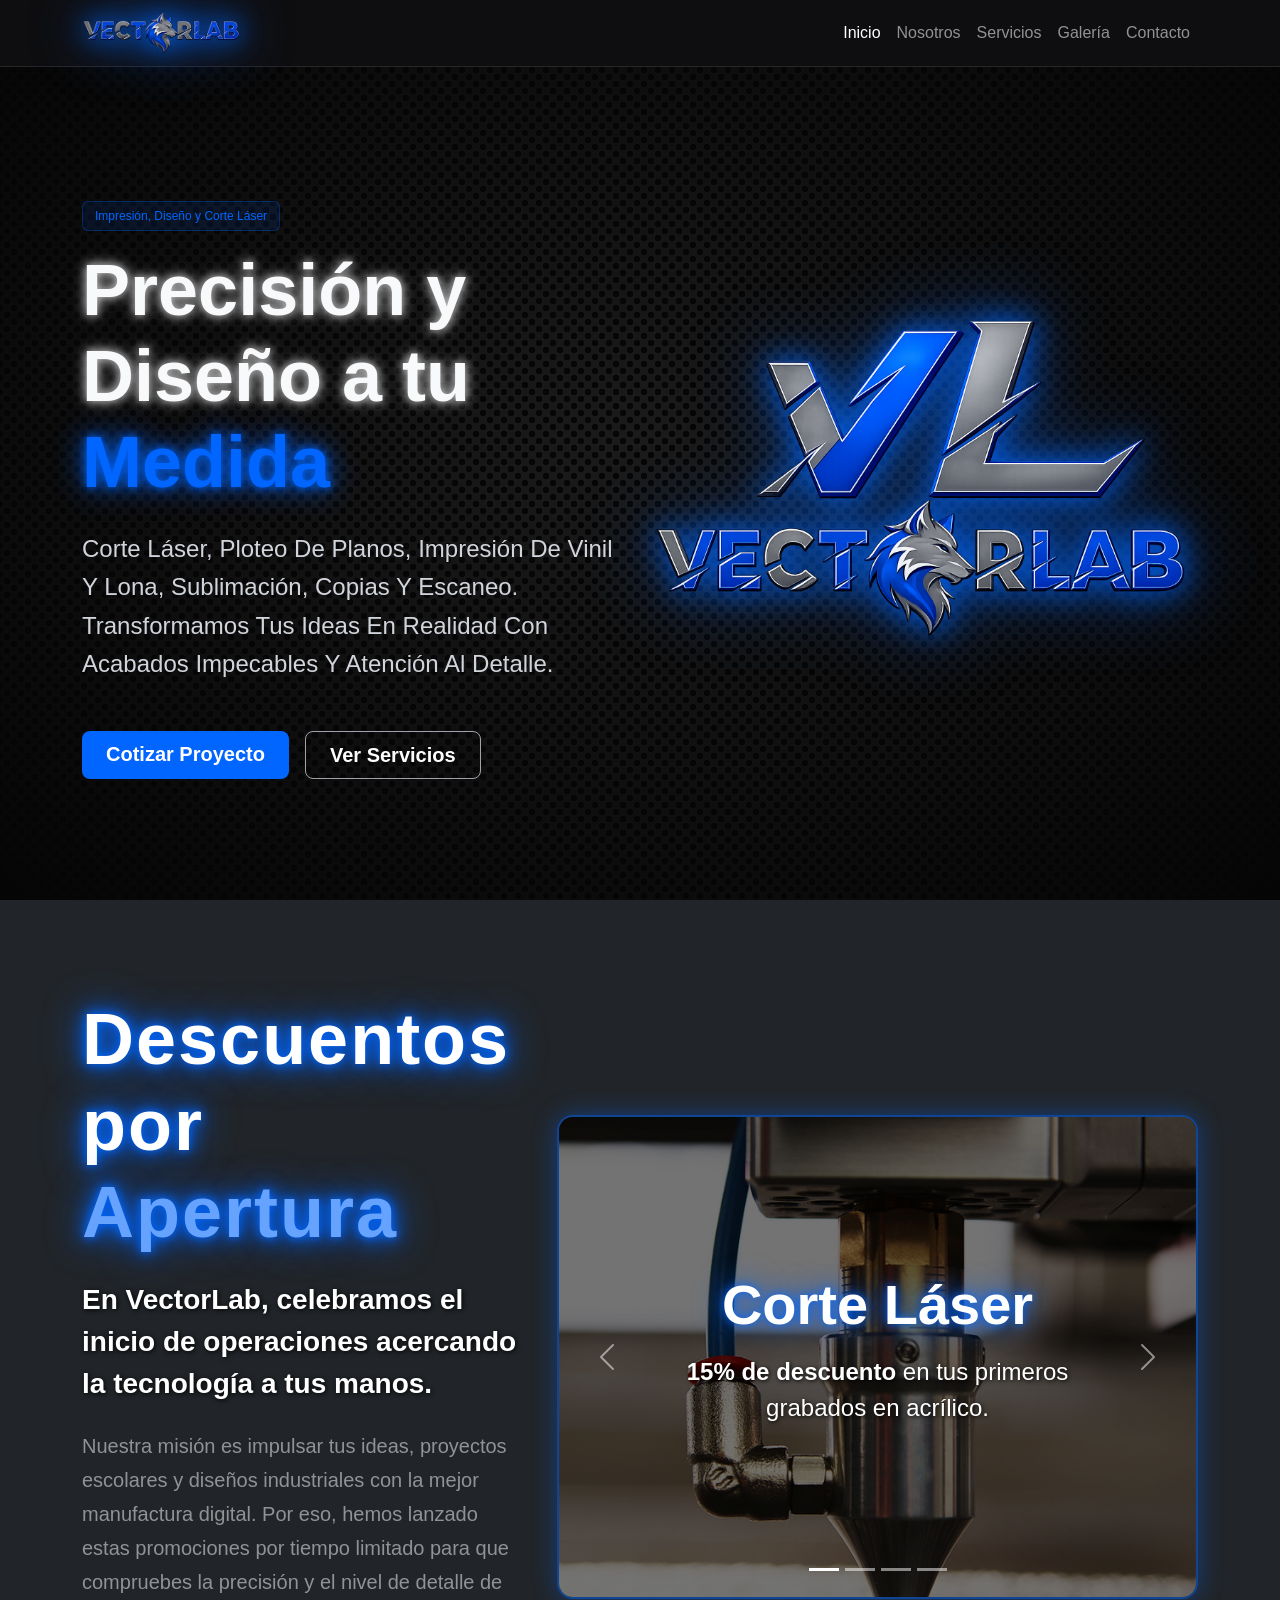
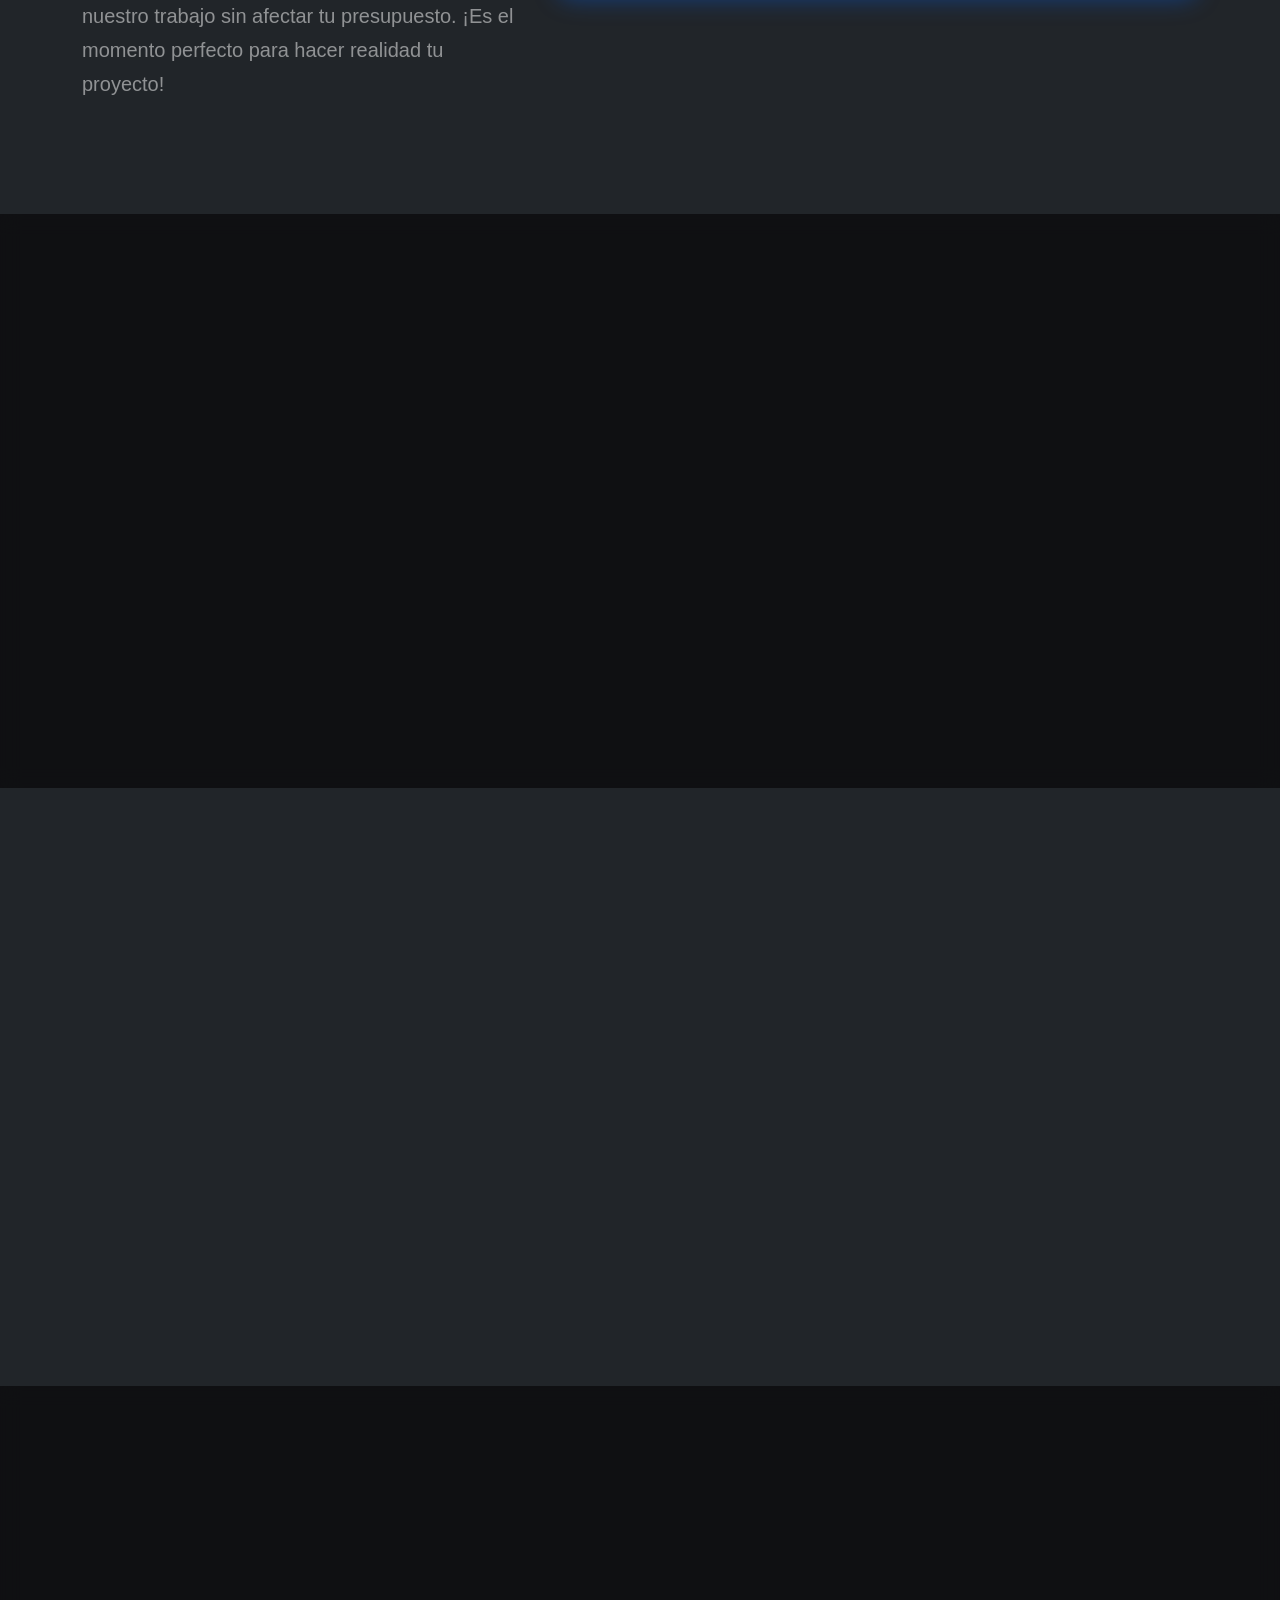
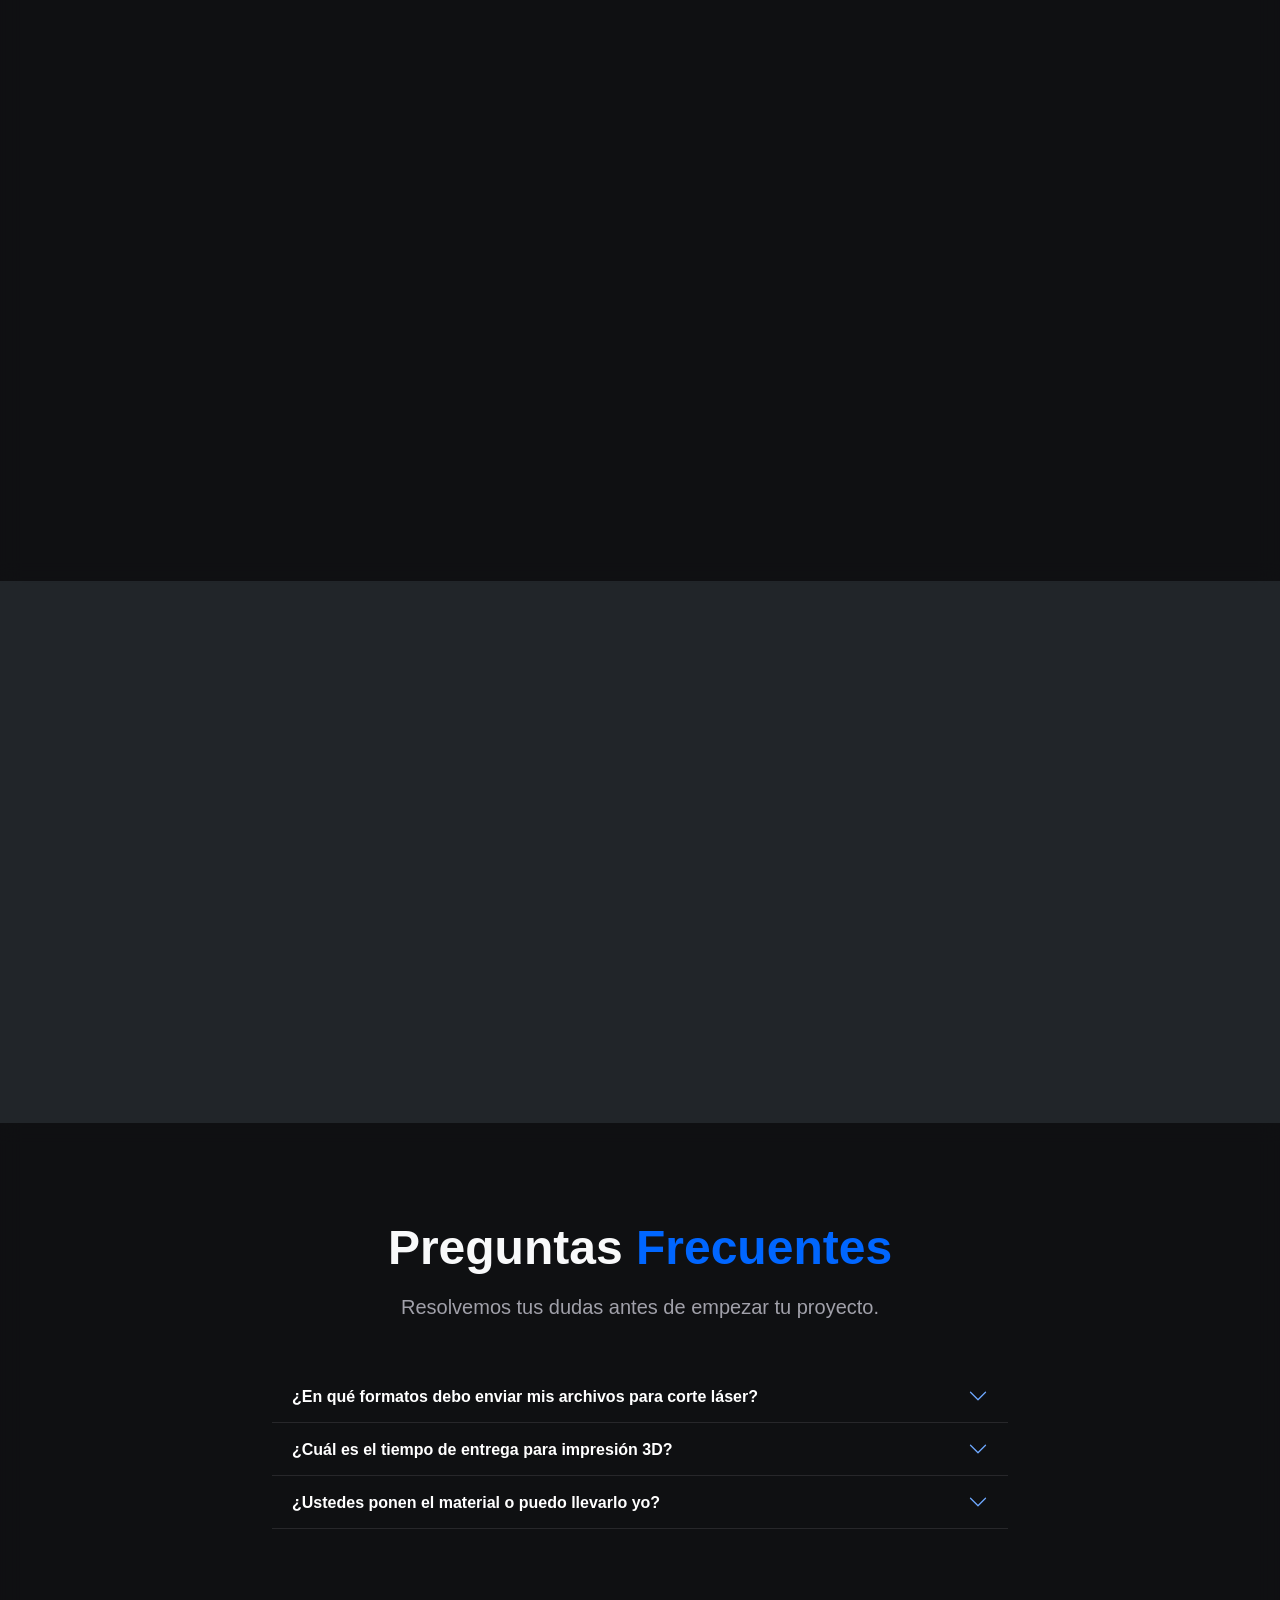
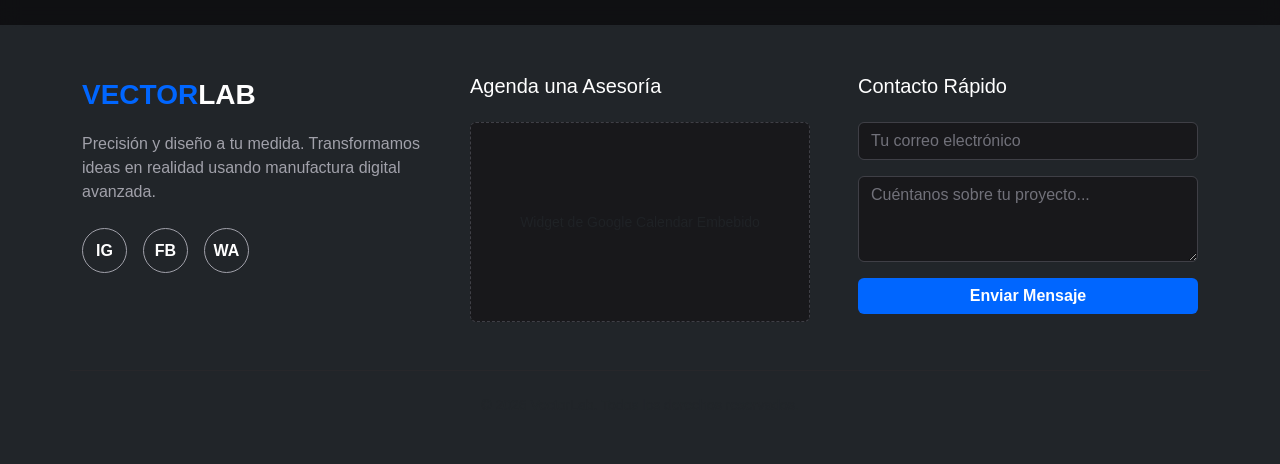
==== commit b9d64b98: "Guardar estado antes de separar las secciones de HTML" ====
--- a/index.html
+++ b/index.html
@@ -1,22 +1,27 @@
 <!DOCTYPE html>
 <html lang="es">
+
 <head>
     <meta charset="UTF-8">
     <meta name="viewport" content="width=device-width, initial-scale=1.0">
     <title>VECTORLAB | Manufactura Digital y Diseño</title>
-    
+    <!-- Icono de pestaña -->
+    <link rel="icon" href="assets/img/lobo.png" type="image/png">
+
     <link rel="stylesheet" href="css/bootstrap.min.css">
-    
+
     <link rel="stylesheet" href="css/styles.css">
 </head>
+
 <body class="bg-dark text-light">
 
     <nav class="navbar navbar-expand-lg navbar-dark bg-dark-custom fixed-top">
         <div class="container">
-            <a class="navbar-brand fw-bold text-uppercase" href="#" style="color: #0066ff;">
-                Vector<span class="text-white">Lab</span>
+            <a class="navbar-brand" href="#inicio">
+                <img src="assets/img/vectorlabletras.png" alt="VectorLab"
+                    style="height: 40px; filter: drop-shadow(0 0 12px rgba(0, 102, 255, 0.9)) drop-shadow(0 0 25px rgba(0, 102, 255, 0.6));">
             </a>
-            
+
             <button class="navbar-toggler" type="button" data-bs-toggle="collapse" data-bs-target="#menuNavegacion">
                 <span class="navbar-toggler-icon"></span>
             </button>
@@ -37,10 +42,14 @@
         <div class="container text-center text-md-start fade-in-element">
             <div class="row align-items-center">
                 <div class="col-md-6 mb-5 mb-md-0">
-                    <span class="badge badge-custom mb-3">Manufactura Digital & Diseño</span>
-                    <h1 class="display-3 fw-bold mb-3">Precisión y Diseño a tu <span style="color: #0066ff;">Medida</span></h1>
-                    <p class="lead mb-4" style="color: #a1a1aa;">
-                        Corte láser, impresión 3D de piezas y ploteo de planos. Transformamos tus ideas en realidad con tecnología de alta gama.
+                    <span class="badge badge-custom mb-3">Impresión, Diseño y Corte Láser</span>
+                    <h1 class="display-2 fw-bold mb-4"
+                        style="text-shadow: 0 0 8px #c0c0c0, 0 0 15px rgba(192, 192, 192, 0.7);">Precisión y Diseño a tu
+                        <span style="color: #0066ff; text-shadow: 0 0 10px #0066ff, 0 0 30px #0066ff;">Medida</span>
+                    </h1>
+                    <p class="fs-4 mb-5 text-capitalize" style="color: #d1d5db; font-weight: 500; line-height: 1.6;">
+                        Corte láser, ploteo de planos, impresión de vinil y lona, sublimación, copias y escaneo.
+                        Transformamos tus ideas en realidad con acabados impecables y atención al detalle.
                     </p>
                     <div class="d-grid gap-2 d-md-flex justify-content-md-start">
                         <a href="#contacto" class="btn btn-vl-primary btn-lg px-4 me-md-2">Cotizar Proyecto</a>
@@ -49,7 +58,9 @@
                 </div>
                 <div class="col-md-6 text-center">
                     <div class="hero-image-placeholder border-0 bg-transparent">
-                       <img src="assets/img/VectorLab.png" class="d-block w-100 floating-logo" style="height: 450px; object-fit: contain; filter: brightness(0.9);" alt="Logo">
+                        <img src="assets/img/VectorLab.png" class="d-block w-100 floating-logo"
+                            style="height: 450px; object-fit: contain; filter: drop-shadow(0 0 15px rgba(0, 102, 255, 0.8)) drop-shadow(0 0 35px rgba(0, 102, 255, 0.5));"
+                            alt="Logo">
                     </div>
                 </div>
             </div>
@@ -57,59 +68,89 @@
     </header>
 
     <!-- SECCIÓN DESCUENTOS POR APERTURA -->
-    <section id="descuentos" class="py-5 border-bottom border-dark" style="background-image: linear-gradient(rgba(5, 10, 25, 0.9), rgba(0, 0, 5, 0.95)), url('https://images.unsplash.com/photo-1550684376-efcbd6e3f031?q=80&w=1920&auto=format&fit=crop'); background-size: cover; background-attachment: fixed;">
+    <section id="descuentos" class="py-5 border-bottom border-dark"
+        style="background-image: linear-gradient(rgba(5, 10, 25, 0.9), rgba(0, 0, 5, 0.95)), url('https://images.unsplash.com/photo-1550684376-efcbd6e3f031?q=80&w=1920&auto=format&fit=crop'); background-size: cover; background-attachment: fixed;">
         <div class="container py-5 fade-in-element">
             <div class="row align-items-center">
                 <!-- Columna Izquierda: Motivo y Texto -->
                 <div class="col-lg-5 mb-5 mb-lg-0 pe-lg-4">
-                    <h2 class="display-4 fw-bolder text-uppercase mb-4" style="letter-spacing: 2px; color: #fff; text-shadow: 0 0 10px #0066ff, 0 0 20px #0066ff, 0 0 40px #0066ff;">Descuentos por <span style="color: #66a3ff;">Apertura</span></h2>
-                    
-                    <p class="lead fw-bold text-white mb-4" style="text-shadow: 1px 1px 5px rgba(0,0,0,1);">
+                    <h2 class="display-2 fw-bolder mb-4"
+                        style="letter-spacing: 2px; color: #fff; text-shadow: 0 0 10px #0066ff, 0 0 20px #0066ff, 0 0 40px #0066ff;">
+                        Descuentos por <span style="color: #66a3ff;">Apertura</span></h2>
+
+                    <p class="fs-3 fw-bold text-white mb-4" style="text-shadow: 1px 1px 5px rgba(0,0,0,1);">
                         En VectorLab, celebramos el inicio de operaciones acercando la tecnología a tus manos.
                     </p>
-                    <p class="text-white-50" style="font-size: 1.1rem; line-height: 1.6;">
-                        Nuestra misión es impulsar tus ideas, proyectos escolares y diseños industriales con la mejor manufactura digital. Por eso, hemos lanzado estas promociones por tiempo limitado para que compruebes la precisión y el nivel de detalle de nuestro trabajo sin afectar tu presupuesto. ¡Es el momento perfecto para hacer realidad tu proyecto!
+                    <p class="text-white-50 fs-5" style="line-height: 1.7;">
+                        Nuestra misión es impulsar tus ideas, proyectos escolares y diseños industriales con la mejor
+                        manufactura digital. Por eso, hemos lanzado estas promociones por tiempo limitado para que
+                        compruebes la precisión y el nivel de detalle de nuestro trabajo sin afectar tu presupuesto. ¡Es
+                        el momento perfecto para hacer realidad tu proyecto!
                     </p>
                 </div>
-                
+
                 <!-- Columna Derecha: Carrusel -->
                 <div class="col-lg-7">
-                    <div id="carouselDescuentos" class="carousel slide rounded-4 overflow-hidden" data-bs-ride="carousel" style="border: 2px solid rgba(0, 102, 255, 0.5); box-shadow: 0 0 25px rgba(0, 102, 255, 0.4);">
+                    <div id="carouselDescuentos" class="carousel slide rounded-4 overflow-hidden"
+                        data-bs-ride="carousel"
+                        style="border: 2px solid rgba(0, 102, 255, 0.5); box-shadow: 0 0 25px rgba(0, 102, 255, 0.4);">
                         <div class="carousel-indicators">
-                            <button type="button" data-bs-target="#carouselDescuentos" data-bs-slide-to="0" class="active" aria-current="true" aria-label="Slide 1"></button>
-                            <button type="button" data-bs-target="#carouselDescuentos" data-bs-slide-to="1" aria-label="Slide 2"></button>
-                            <button type="button" data-bs-target="#carouselDescuentos" data-bs-slide-to="2" aria-label="Slide 3"></button>
-                            <button type="button" data-bs-target="#carouselDescuentos" data-bs-slide-to="3" aria-label="Slide 4"></button>
+                            <button type="button" data-bs-target="#carouselDescuentos" data-bs-slide-to="0"
+                                class="active" aria-current="true" aria-label="Slide 1"></button>
+                            <button type="button" data-bs-target="#carouselDescuentos" data-bs-slide-to="1"
+                                aria-label="Slide 2"></button>
+                            <button type="button" data-bs-target="#carouselDescuentos" data-bs-slide-to="2"
+                                aria-label="Slide 3"></button>
+                            <button type="button" data-bs-target="#carouselDescuentos" data-bs-slide-to="3"
+                                aria-label="Slide 4"></button>
                         </div>
                         <div class="carousel-inner">
                             <!-- Slide 1: Corte Láser -->
                             <div class="carousel-item active" data-bs-interval="4000">
-                                <img src="assets/img/promo_laser.jpg" class="d-block w-100" style="height: 480px; object-fit: cover; filter: brightness(0.45);" alt="Corte Láser">
-                                <div class="carousel-caption d-flex flex-column justify-content-center align-items-center h-100" style="bottom: 0;">
-                                    <h3 class="display-4 fw-bold text-white mb-3" style="text-shadow: 0 0 10px #0066ff, 0 0 30px #0066ff;">Corte Láser</h3>
-                                    <p class="fs-4 text-white" style="text-shadow: 1px 1px 4px rgba(0,0,0,1);"><strong>15% de descuento</strong> en tus primeros grabados en acrílico.</p>
+                                <img src="assets/img/promo_laser.jpg" class="d-block w-100"
+                                    style="height: 480px; object-fit: cover; filter: brightness(0.45);"
+                                    alt="Corte Láser">
+                                <div class="carousel-caption d-flex flex-column justify-content-center align-items-center h-100"
+                                    style="bottom: 0;">
+                                    <h3 class="display-4 fw-bold text-white mb-3"
+                                        style="text-shadow: 0 0 10px #0066ff, 0 0 30px #0066ff;">Corte Láser</h3>
+                                    <p class="fs-4 text-white" style="text-shadow: 1px 1px 4px rgba(0,0,0,1);">
+                                        <strong>15% de descuento</strong> en tus primeros grabados en acrílico.</p>
                                 </div>
                             </div>
                             <!-- Slide 2: Impresión 3D -->
                             <div class="carousel-item" data-bs-interval="4000">
-                                <img src="assets/img/promo_3d.jpg" class="d-block w-100" style="height: 480px; object-fit: cover; filter: brightness(0.45);" alt="Impresión 3D">
-                                <div class="carousel-caption d-flex flex-column justify-content-center align-items-center h-100" style="bottom: 0;">
-                                    <h3 class="display-4 fw-bold text-white mb-3" style="text-shadow: 0 0 10px #0066ff, 0 0 30px #0066ff;">Impresión 3D</h3>
-                                    <p class="fs-4 text-white" style="text-shadow: 1px 1px 4px rgba(0,0,0,1);"><strong>10% de descuento</strong> en todas tus impresiones 3D.</p>
+                                <img src="assets/img/promo_3d.jpg" class="d-block w-100"
+                                    style="height: 480px; object-fit: cover; filter: brightness(0.45);"
+                                    alt="Impresión 3D">
+                                <div class="carousel-caption d-flex flex-column justify-content-center align-items-center h-100"
+                                    style="bottom: 0;">
+                                    <h3 class="display-4 fw-bold text-white mb-3"
+                                        style="text-shadow: 0 0 10px #0066ff, 0 0 30px #0066ff;">Impresión 3D</h3>
+                                    <p class="fs-4 text-white" style="text-shadow: 1px 1px 4px rgba(0,0,0,1);">
+                                        <strong>10% de descuento</strong> en todas tus impresiones 3D.</p>
                                 </div>
                             </div>
                             <!-- Slide 3: Corte Vinil -->
                             <div class="carousel-item" data-bs-interval="4000">
-                                <img src="assets/img/promo_vinil.png" class="d-block w-100" style="height: 480px; object-fit: cover; filter: brightness(0.45);" alt="Corte Vinil">
-                                <div class="carousel-caption d-flex flex-column justify-content-center align-items-center h-100" style="bottom: 0;">
-                                    <h3 class="display-4 fw-bold text-white mb-3" style="text-shadow: 0 0 10px #0066ff, 0 0 30px #0066ff;">Corte Vinil</h3>
-                                    <p class="fs-4 text-white" style="text-shadow: 1px 1px 4px rgba(0,0,0,1);"><strong>10% de descuento</strong> para personalizar espacios o productos.</p>
+                                <img src="assets/img/promo_vinil.png" class="d-block w-100"
+                                    style="height: 480px; object-fit: cover; filter: brightness(0.45);"
+                                    alt="Corte Vinil">
+                                <div class="carousel-caption d-flex flex-column justify-content-center align-items-center h-100"
+                                    style="bottom: 0;">
+                                    <h3 class="display-4 fw-bold text-white mb-3"
+                                        style="text-shadow: 0 0 10px #0066ff, 0 0 30px #0066ff;">Corte Vinil</h3>
+                                    <p class="fs-4 text-white" style="text-shadow: 1px 1px 4px rgba(0,0,0,1);">
+                                        <strong>10% de descuento</strong> para personalizar espacios o productos.</p>
                                 </div>
                             </div>
                             <!-- Slide 4: Estudiantes -->
                             <div class="carousel-item" data-bs-interval="5000">
-                                <img src="assets/img/promo_estudiantes.png" class="d-block w-100" style="height: 480px; object-fit: cover; filter: brightness(0.45);" alt="Estudiantes">
-                                <div class="carousel-caption d-flex flex-column justify-content-center align-items-center h-100" style="bottom: 0;">
+                                <img src="assets/img/promo_estudiantes.png" class="d-block w-100"
+                                    style="height: 480px; object-fit: cover; filter: brightness(0.45);"
+                                    alt="Estudiantes">
+                                <div class="carousel-caption d-flex flex-column justify-content-center align-items-center h-100"
+                                    style="bottom: 0;">
                                     <div class="d-flex flex-wrap justify-content-center gap-2 mb-3">
                                         <span class="badge bg-primary px-3 py-2 fs-6 border border-light">IBERO</span>
                                         <span class="badge bg-primary px-3 py-2 fs-6 border border-light">UDLAP</span>
@@ -117,16 +158,21 @@
                                         <span class="badge bg-primary px-3 py-2 fs-6 border border-light">ANAHUAC</span>
                                         <span class="badge bg-primary px-3 py-2 fs-6 border border-light">UAMP</span>
                                     </div>
-                                    <h3 class="display-5 fw-bold text-white mb-2" style="text-shadow: 0 0 10px #0066ff, 0 0 30px #0066ff;">Descuento a Estudiantes</h3>
-                                    <p class="fs-4 text-white" style="text-shadow: 1px 1px 4px rgba(0,0,0,1);">Aplica en proyectos <strong>a partir de $50 MXN</strong> con credencial vigente.</p>
-                                </div>
-                            </div>
-                        </div>
-                        <button class="carousel-control-prev" type="button" data-bs-target="#carouselDescuentos" data-bs-slide="prev">
+                                    <h3 class="display-5 fw-bold text-white mb-2"
+                                        style="text-shadow: 0 0 10px #0066ff, 0 0 30px #0066ff;">Descuento a Estudiantes
+                                    </h3>
+                                    <p class="fs-4 text-white" style="text-shadow: 1px 1px 4px rgba(0,0,0,1);">Aplica en
+                                        proyectos <strong>a partir de $50 MXN</strong> con credencial vigente.</p>
+                                </div>
+                            </div>
+                        </div>
+                        <button class="carousel-control-prev" type="button" data-bs-target="#carouselDescuentos"
+                            data-bs-slide="prev">
                             <span class="carousel-control-prev-icon" aria-hidden="true"></span>
                             <span class="visually-hidden">Anterior</span>
                         </button>
-                        <button class="carousel-control-next" type="button" data-bs-target="#carouselDescuentos" data-bs-slide="next">
+                        <button class="carousel-control-next" type="button" data-bs-target="#carouselDescuentos"
+                            data-bs-slide="next">
                             <span class="carousel-control-next-icon" aria-hidden="true"></span>
                             <span class="visually-hidden">Siguiente</span>
                         </button>
@@ -142,20 +188,27 @@
             <div class="row align-items-center">
                 <div class="col-lg-6 mb-4 mb-lg-0 text-center">
                     <!-- Usamos el logo alternativo de forma sutil -->
-                    <img src="assets/img/logo.jpg.jpeg" alt="VectorLab Taller" class="img-fluid floating-logo" style="max-height: 400px; object-fit: contain;">
+                    <img src="assets/img/logo.jpg.jpeg" alt="VectorLab Taller" class="img-fluid floating-logo"
+                        style="max-height: 400px; object-fit: contain;">
                 </div>
                 <div class="col-lg-6">
                     <h2 class="display-5 fw-bold mb-4">¿Qué es <span style="color: #0066ff;">VectorLab</span>?</h2>
                     <p class="lead" style="color: #a1a1aa;">
-                        Somos un laboratorio de manufactura digital comprometido con la innovación, la precisión y el diseño excepcional.
+                        Somos un laboratorio de manufactura digital comprometido con la innovación, la precisión y el
+                        diseño excepcional.
                     </p>
                     <p style="color: #a1a1aa;">
-                        Contamos con tecnología de punta y un equipo enfocado en convertir tus ideas en productos tangibles de alta calidad. Desde maquetas estudiantiles hasta componentes para la industria, adaptamos nuestros procesos a la medida de tu proyecto.
+                        Contamos con tecnología de punta y un equipo enfocado en convertir tus ideas en productos
+                        tangibles de alta calidad. Desde maquetas estudiantiles hasta componentes para la industria,
+                        adaptamos nuestros procesos a la medida de tu proyecto.
                     </p>
                     <ul class="list-unstyled mt-4" style="color: #a1a1aa;">
-                        <li class="mb-2"><i class="fw-bold me-2" style="color: #0066ff;">✓</i> Asesoría técnica personalizada</li>
-                        <li class="mb-2"><i class="fw-bold me-2" style="color: #0066ff;">✓</i> Materiales de alta resistencia y durabilidad</li>
-                        <li class="mb-2"><i class="fw-bold me-2" style="color: #0066ff;">✓</i> Entregas puntuales y prototipado ágil</li>
+                        <li class="mb-2"><i class="fw-bold me-2" style="color: #0066ff;">✓</i> Asesoría técnica
+                            personalizada</li>
+                        <li class="mb-2"><i class="fw-bold me-2" style="color: #0066ff;">✓</i> Materiales de alta
+                            resistencia y durabilidad</li>
+                        <li class="mb-2"><i class="fw-bold me-2" style="color: #0066ff;">✓</i> Entregas puntuales y
+                            prototipado ágil</li>
                     </ul>
                 </div>
             </div>
@@ -169,7 +222,7 @@
                 <h2 class="display-5 fw-bold mb-3">Nuestros <span style="color: #0066ff;">Servicios</span></h2>
                 <p class="lead" style="color: #a1a1aa;">Catálogo especializado de manufactura digital y diseño.</p>
             </div>
-            
+
             <div class="row g-4" id="servicios-grid">
                 <!-- Los servicios se renderizan dinámicamente desde js/main.js usando la data de js/database.js -->
             </div>
@@ -189,32 +242,46 @@
                     <div id="carouselGaleria" class="carousel slide" data-bs-ride="carousel">
                         <div class="carousel-inner rounded-3 shadow-lg border border-secondary">
                             <div class="carousel-item active">
-                                <img src="assets/img/corte_laser.png" class="d-block w-100" style="height: 450px; object-fit: cover; filter: brightness(0.7);" alt="Corte Láser">
+                                <img src="assets/img/corte_laser.png" class="d-block w-100"
+                                    style="height: 450px; object-fit: cover; filter: brightness(0.7);"
+                                    alt="Corte Láser">
                                 <div class="carousel-caption d-none d-md-block">
-                                    <h3 class="fw-bold" style="text-shadow: 2px 2px 4px rgba(0,0,0,0.8);">Corte Láser</h3>
-                                    <p class="lead" style="text-shadow: 1px 1px 3px rgba(0,0,0,0.8);">Precisión milimétrica en acrílico, MDF y madera.</p>
+                                    <h3 class="fw-bold" style="text-shadow: 2px 2px 4px rgba(0,0,0,0.8);">Corte Láser
+                                    </h3>
+                                    <p class="lead" style="text-shadow: 1px 1px 3px rgba(0,0,0,0.8);">Precisión
+                                        milimétrica en acrílico, MDF y madera.</p>
                                 </div>
                             </div>
                             <div class="carousel-item">
-                                <img src="assets/img/ploteo.png" class="d-block w-100" style="height: 450px; object-fit: cover; filter: brightness(0.7);" alt="Ploteo de Planos">
+                                <img src="assets/img/ploteo.png" class="d-block w-100"
+                                    style="height: 450px; object-fit: cover; filter: brightness(0.7);"
+                                    alt="Ploteo de Planos">
                                 <div class="carousel-caption d-none d-md-block">
-                                    <h3 class="fw-bold" style="text-shadow: 2px 2px 4px rgba(0,0,0,0.8);">Ploteo de Planos</h3>
-                                    <p class="lead" style="text-shadow: 1px 1px 3px rgba(0,0,0,0.8);">Impresión digital en gran formato y alta resolución.</p>
+                                    <h3 class="fw-bold" style="text-shadow: 2px 2px 4px rgba(0,0,0,0.8);">Ploteo de
+                                        Planos</h3>
+                                    <p class="lead" style="text-shadow: 1px 1px 3px rgba(0,0,0,0.8);">Impresión digital
+                                        en gran formato y alta resolución.</p>
                                 </div>
                             </div>
                             <div class="carousel-item">
-                                <img src="assets/img/impresion_3d.png" class="d-block w-100" style="height: 450px; object-fit: cover; filter: brightness(0.7);" alt="Impresión 3D">
+                                <img src="assets/img/impresion_3d.png" class="d-block w-100"
+                                    style="height: 450px; object-fit: cover; filter: brightness(0.7);"
+                                    alt="Impresión 3D">
                                 <div class="carousel-caption d-none d-md-block">
-                                    <h3 class="fw-bold" style="text-shadow: 2px 2px 4px rgba(0,0,0,0.8);">Impresión 3D</h3>
-                                    <p class="lead" style="text-shadow: 1px 1px 3px rgba(0,0,0,0.8);">Manufactura avanzada de piezas con tecnología FDM.</p>
-                                </div>
-                            </div>
-                        </div>
-                        <button class="carousel-control-prev" type="button" data-bs-target="#carouselGaleria" data-bs-slide="prev">
+                                    <h3 class="fw-bold" style="text-shadow: 2px 2px 4px rgba(0,0,0,0.8);">Impresión 3D
+                                    </h3>
+                                    <p class="lead" style="text-shadow: 1px 1px 3px rgba(0,0,0,0.8);">Manufactura
+                                        avanzada de piezas con tecnología FDM.</p>
+                                </div>
+                            </div>
+                        </div>
+                        <button class="carousel-control-prev" type="button" data-bs-target="#carouselGaleria"
+                            data-bs-slide="prev">
                             <span class="carousel-control-prev-icon" aria-hidden="true"></span>
                             <span class="visually-hidden">Anterior</span>
                         </button>
-                        <button class="carousel-control-next" type="button" data-bs-target="#carouselGaleria" data-bs-slide="next">
+                        <button class="carousel-control-next" type="button" data-bs-target="#carouselGaleria"
+                            data-bs-slide="next">
                             <span class="carousel-control-next-icon" aria-hidden="true"></span>
                             <span class="visually-hidden">Siguiente</span>
                         </button>
@@ -235,19 +302,22 @@
                 <div class="col-md-4">
                     <div class="service-card h-100 p-4">
                         <h3 class="fw-bold mb-3 mt-2" style="color: #0066ff;">100% Precisión</h3>
-                        <p style="color: #a1a1aa;">Calibración milimétrica en todos nuestros equipos de corte e impresión para asegurar resultados exactos.</p>
+                        <p style="color: #a1a1aa;">Calibración milimétrica en todos nuestros equipos de corte e
+                            impresión para asegurar resultados exactos.</p>
                     </div>
                 </div>
                 <div class="col-md-4">
                     <div class="service-card h-100 p-4">
                         <h3 class="fw-bold mb-3 mt-2" style="color: #0066ff;">Entrega Rápida</h3>
-                        <p style="color: #a1a1aa;">Optimizamos nuestros flujos de manufactura para cumplir con tus fechas de entrega, incluso en proyectos urgentes.</p>
+                        <p style="color: #a1a1aa;">Optimizamos nuestros flujos de manufactura para cumplir con tus
+                            fechas de entrega, incluso en proyectos urgentes.</p>
                     </div>
                 </div>
                 <div class="col-md-4">
                     <div class="service-card h-100 p-4">
                         <h3 class="fw-bold mb-3 mt-2" style="color: #0066ff;">Soporte Creativo</h3>
-                        <p style="color: #a1a1aa;">Te acompañamos y revisamos tus archivos y planos para garantizar que el resultado sea impecable a la primera.</p>
+                        <p style="color: #a1a1aa;">Te acompañamos y revisamos tus archivos y planos para garantizar que
+                            el resultado sea impecable a la primera.</p>
                     </div>
                 </div>
             </div>
@@ -265,41 +335,56 @@
                 <div class="col-lg-8">
                     <div class="accordion accordion-flush" id="accordionFAQ" data-bs-theme="dark">
                         <!-- Pregunta 1 -->
-                        <div class="accordion-item" style="background-color: transparent; border-bottom: 1px solid #27272a;">
+                        <div class="accordion-item"
+                            style="background-color: transparent; border-bottom: 1px solid #27272a;">
                             <h2 class="accordion-header" id="headingOne">
-                                <button class="accordion-button collapsed fw-bold" type="button" data-bs-toggle="collapse" data-bs-target="#collapseOne" style="background-color: transparent; color: #ffffff; box-shadow: none;">
+                                <button class="accordion-button collapsed fw-bold" type="button"
+                                    data-bs-toggle="collapse" data-bs-target="#collapseOne"
+                                    style="background-color: transparent; color: #ffffff; box-shadow: none;">
                                     ¿En qué formatos debo enviar mis archivos para corte láser?
                                 </button>
                             </h2>
                             <div id="collapseOne" class="accordion-collapse collapse" data-bs-parent="#accordionFAQ">
                                 <div class="accordion-body" style="color: #a1a1aa;">
-                                    Aceptamos archivos en formato vectorial, preferiblemente en <strong>.DXF, .DWG o .AI</strong> (Adobe Illustrator). Asegúrate de que las líneas de corte y grabado estén en diferentes colores o capas.
+                                    Aceptamos archivos en formato vectorial, preferiblemente en <strong>.DXF, .DWG o
+                                        .AI</strong> (Adobe Illustrator). Asegúrate de que las líneas de corte y grabado
+                                    estén en diferentes colores o capas.
                                 </div>
                             </div>
                         </div>
                         <!-- Pregunta 2 -->
-                        <div class="accordion-item" style="background-color: transparent; border-bottom: 1px solid #27272a;">
+                        <div class="accordion-item"
+                            style="background-color: transparent; border-bottom: 1px solid #27272a;">
                             <h2 class="accordion-header" id="headingTwo">
-                                <button class="accordion-button collapsed fw-bold" type="button" data-bs-toggle="collapse" data-bs-target="#collapseTwo" style="background-color: transparent; color: #ffffff; box-shadow: none;">
+                                <button class="accordion-button collapsed fw-bold" type="button"
+                                    data-bs-toggle="collapse" data-bs-target="#collapseTwo"
+                                    style="background-color: transparent; color: #ffffff; box-shadow: none;">
                                     ¿Cuál es el tiempo de entrega para impresión 3D?
                                 </button>
                             </h2>
                             <div id="collapseTwo" class="accordion-collapse collapse" data-bs-parent="#accordionFAQ">
                                 <div class="accordion-body" style="color: #a1a1aa;">
-                                    Depende del volumen de la pieza. Sin embargo, nuestro tiempo estándar para piezas de tamaño promedio es de <strong>24 a 48 horas</strong> hábiles una vez aprobado el diseño.
+                                    Depende del volumen de la pieza. Sin embargo, nuestro tiempo estándar para piezas de
+                                    tamaño promedio es de <strong>24 a 48 horas</strong> hábiles una vez aprobado el
+                                    diseño.
                                 </div>
                             </div>
                         </div>
                         <!-- Pregunta 3 -->
-                        <div class="accordion-item" style="background-color: transparent; border-bottom: 1px solid #27272a;">
+                        <div class="accordion-item"
+                            style="background-color: transparent; border-bottom: 1px solid #27272a;">
                             <h2 class="accordion-header" id="headingThree">
-                                <button class="accordion-button collapsed fw-bold" type="button" data-bs-toggle="collapse" data-bs-target="#collapseThree" style="background-color: transparent; color: #ffffff; box-shadow: none;">
+                                <button class="accordion-button collapsed fw-bold" type="button"
+                                    data-bs-toggle="collapse" data-bs-target="#collapseThree"
+                                    style="background-color: transparent; color: #ffffff; box-shadow: none;">
                                     ¿Ustedes ponen el material o puedo llevarlo yo?
                                 </button>
                             </h2>
                             <div id="collapseThree" class="accordion-collapse collapse" data-bs-parent="#accordionFAQ">
                                 <div class="accordion-body" style="color: #a1a1aa;">
-                                    ¡Ambas opciones! Tenemos un catálogo de materiales en stock (MDF, acrílico), pero también puedes traer tu propio material siempre y cuando sea seguro procesarlo en nuestras máquinas.
+                                    ¡Ambas opciones! Tenemos un catálogo de materiales en stock (MDF, acrílico), pero
+                                    también puedes traer tu propio material siempre y cuando sea seguro procesarlo en
+                                    nuestras máquinas.
                                 </div>
                             </div>
                         </div>
@@ -317,17 +402,25 @@
                     <a class="navbar-brand fw-bold text-uppercase fs-3 mb-3 d-block" href="#" style="color: #0066ff;">
                         Vector<span class="text-white">Lab</span>
                     </a>
-                    <p style="color: #a1a1aa;">Precisión y diseño a tu medida. Transformamos ideas en realidad usando manufactura digital avanzada.</p>
+                    <p style="color: #a1a1aa;">Precisión y diseño a tu medida. Transformamos ideas en realidad usando
+                        manufactura digital avanzada.</p>
                     <div class="d-flex gap-3 mt-4">
                         <!-- Botones de Redes Sociales -->
-                        <a href="#" class="btn btn-vl-outline rounded-circle" style="width: 45px; height: 45px; display: flex; align-items: center; justify-content: center;" title="Instagram">IG</a>
-                        <a href="#" class="btn btn-vl-outline rounded-circle" style="width: 45px; height: 45px; display: flex; align-items: center; justify-content: center;" title="Facebook">FB</a>
-                        <a href="#" class="btn btn-vl-outline rounded-circle" style="width: 45px; height: 45px; display: flex; align-items: center; justify-content: center;" title="WhatsApp">WA</a>
+                        <a href="#" class="btn btn-vl-outline rounded-circle"
+                            style="width: 45px; height: 45px; display: flex; align-items: center; justify-content: center;"
+                            title="Instagram">IG</a>
+                        <a href="#" class="btn btn-vl-outline rounded-circle"
+                            style="width: 45px; height: 45px; display: flex; align-items: center; justify-content: center;"
+                            title="Facebook">FB</a>
+                        <a href="#" class="btn btn-vl-outline rounded-circle"
+                            style="width: 45px; height: 45px; display: flex; align-items: center; justify-content: center;"
+                            title="WhatsApp">WA</a>
                     </div>
                 </div>
                 <div class="col-lg-4">
                     <h5 class="text-white mb-4">Agenda una Asesoría</h5>
-                    <div class="calendar-widget-placeholder rounded d-flex align-items-center justify-content-center text-center p-4">
+                    <div
+                        class="calendar-widget-placeholder rounded d-flex align-items-center justify-content-center text-center p-4">
                         <p class="text-muted m-0 small">Widget de Google Calendar Embebido</p>
                     </div>
                 </div>
@@ -335,10 +428,12 @@
                     <h5 class="text-white mb-4">Contacto Rápido</h5>
                     <form id="contact-form">
                         <div class="mb-3">
-                            <input type="email" class="form-control form-control-dark" placeholder="Tu correo electrónico" required>
+                            <input type="email" class="form-control form-control-dark"
+                                placeholder="Tu correo electrónico" required>
                         </div>
                         <div class="mb-3">
-                            <textarea class="form-control form-control-dark" rows="3" placeholder="Cuéntanos sobre tu proyecto..." required></textarea>
+                            <textarea class="form-control form-control-dark" rows="3"
+                                placeholder="Cuéntanos sobre tu proyecto..." required></textarea>
                         </div>
                         <button type="submit" class="btn btn-vl-primary w-100">Enviar Mensaje</button>
                     </form>
@@ -353,7 +448,8 @@
     </footer>
 
     <script src="js/bootstrap.bundle.min.js"></script>
-    
+
     <script type="module" src="js/main.js"></script>
 </body>
+
 </html>
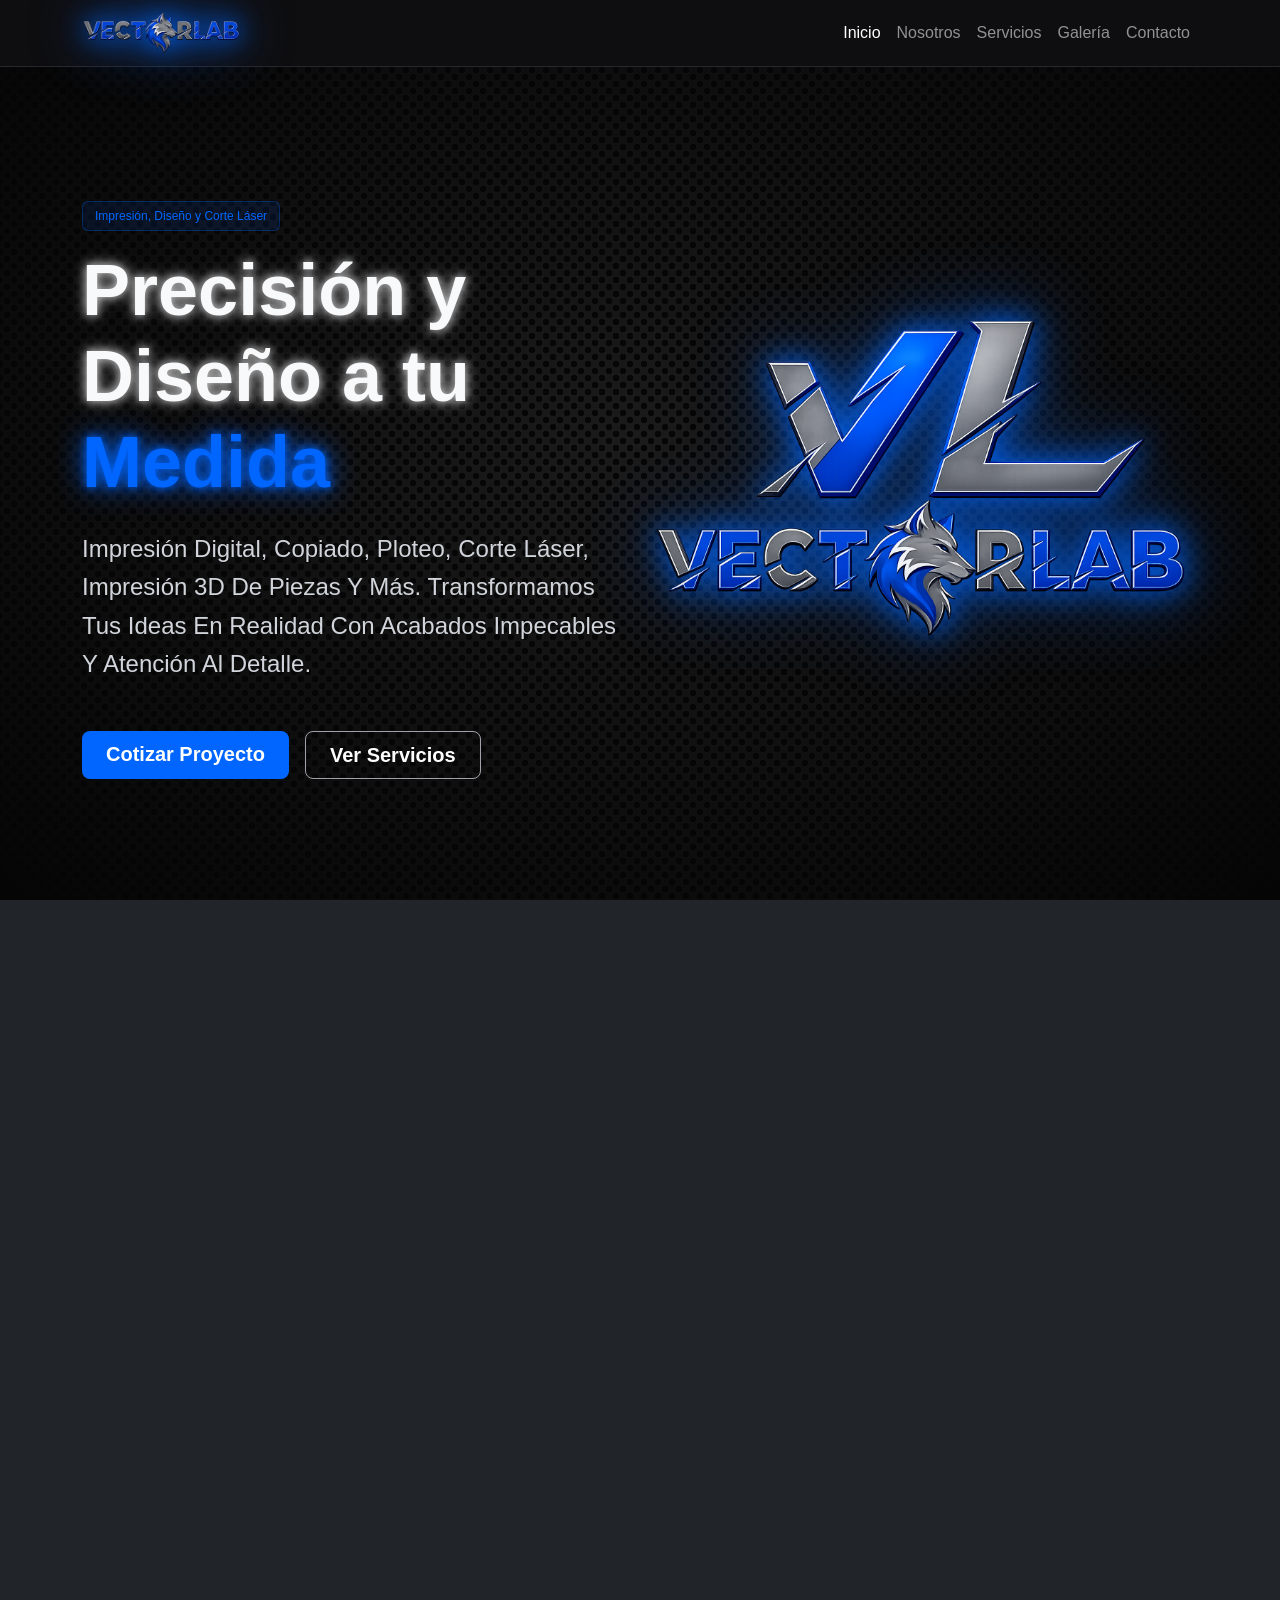
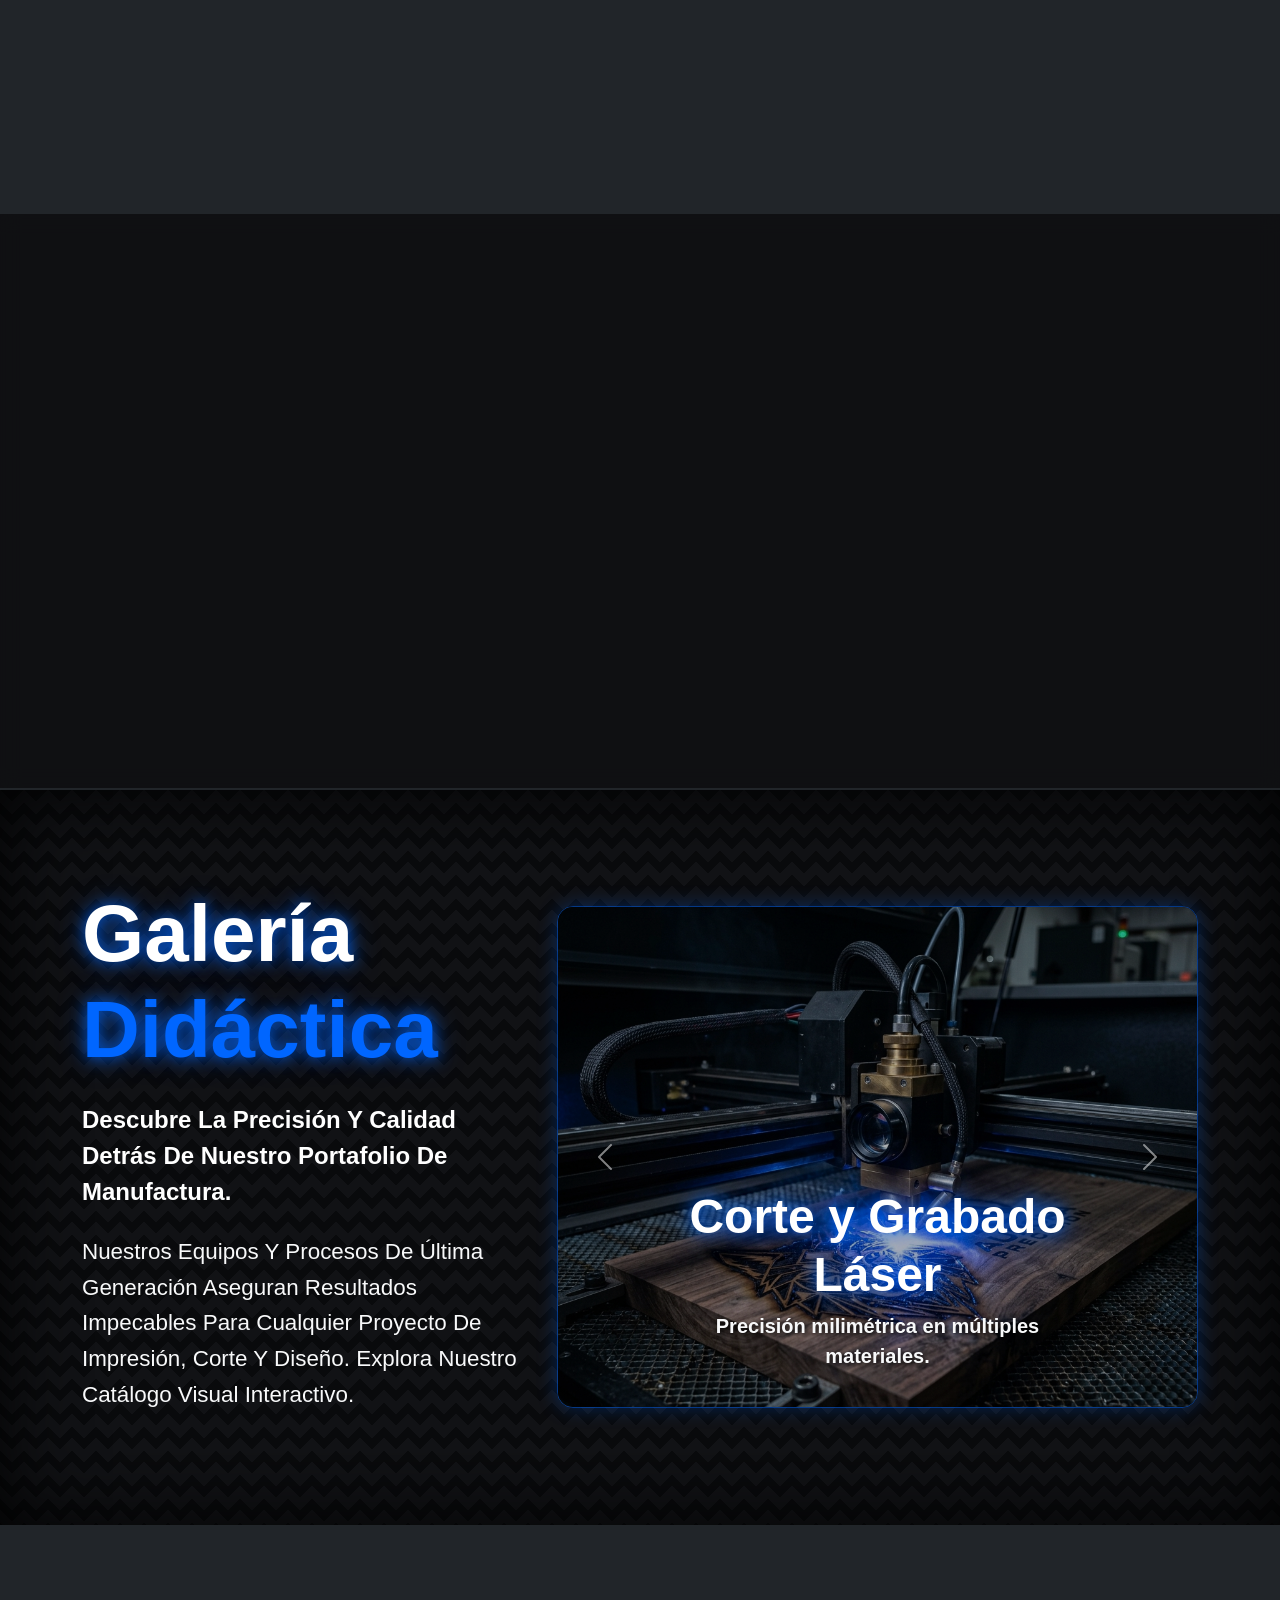
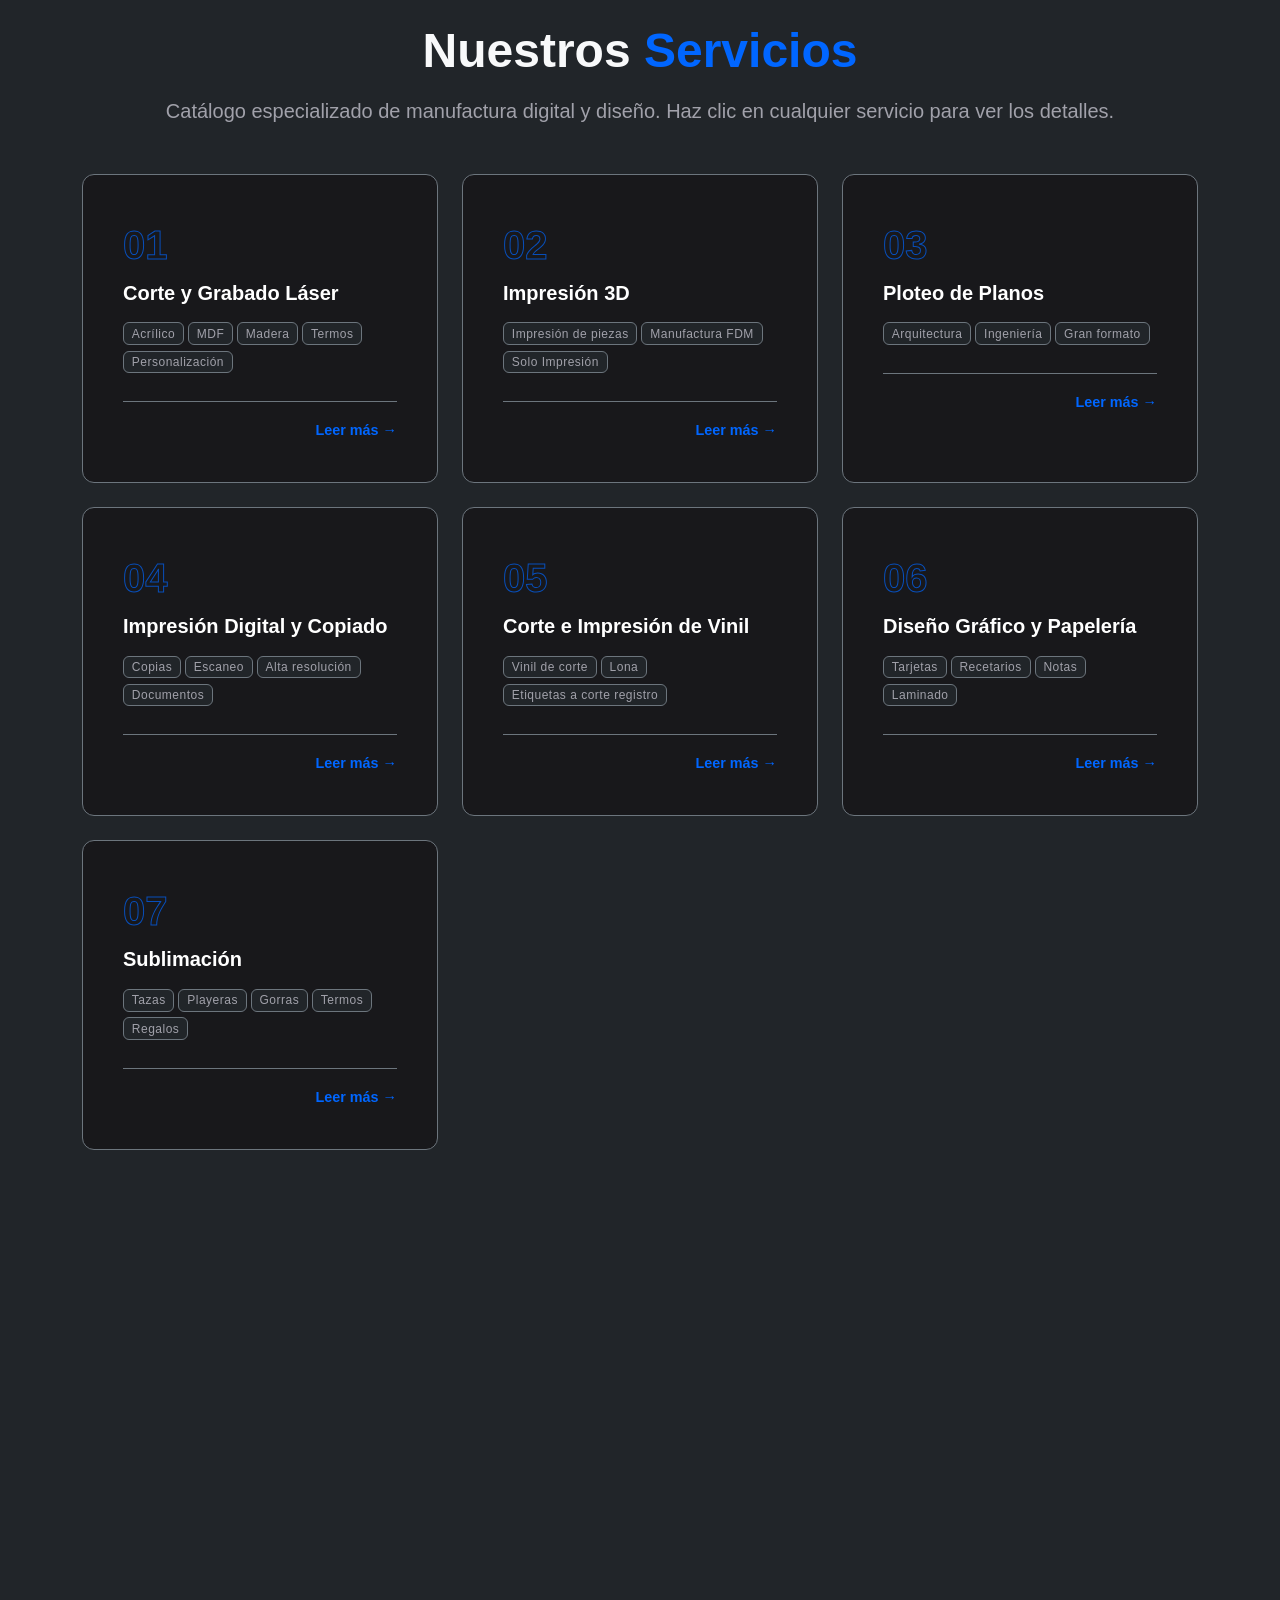
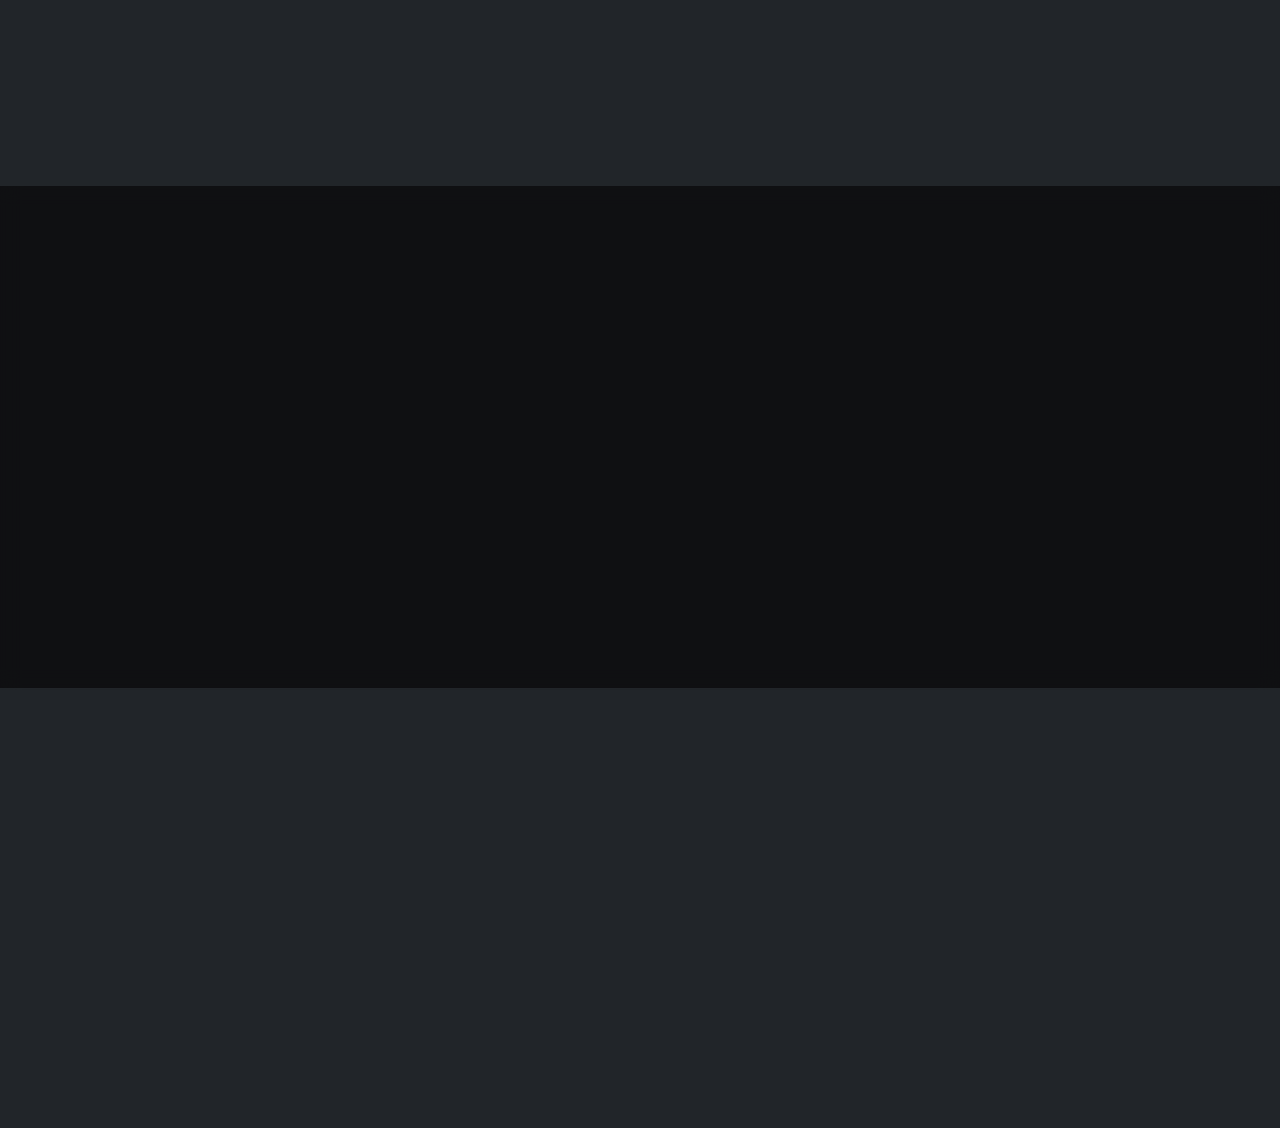
==== commit 9837351f: "Actualización completa del diseño: Componentes modulares, fondos metálicos, carrusel y rediseño de U" ====
--- a/index.html
+++ b/index.html
@@ -9,446 +9,26 @@
     <link rel="icon" href="assets/img/lobo.png" type="image/png">
 
     <link rel="stylesheet" href="css/bootstrap.min.css">
-
     <link rel="stylesheet" href="css/styles.css">
 </head>
 
 <body class="bg-dark text-light">
 
-    <nav class="navbar navbar-expand-lg navbar-dark bg-dark-custom fixed-top">
-        <div class="container">
-            <a class="navbar-brand" href="#inicio">
-                <img src="assets/img/vectorlabletras.png" alt="VectorLab"
-                    style="height: 40px; filter: drop-shadow(0 0 12px rgba(0, 102, 255, 0.9)) drop-shadow(0 0 25px rgba(0, 102, 255, 0.6));">
-            </a>
+    <!-- Carga Dinámica de Componentes -->
+    <div id="comp-navbar"></div>
+    <div id="comp-hero"></div>
+    <div id="comp-descuentos"></div>
+    <div id="comp-nosotros"></div>
+    <div id="comp-galeria"></div>
+    <div id="comp-servicios"></div>
+    <div id="comp-beneficios"></div>
+    <div id="comp-faq"></div>
+    <div id="comp-footer"></div>
 
-            <button class="navbar-toggler" type="button" data-bs-toggle="collapse" data-bs-target="#menuNavegacion">
-                <span class="navbar-toggler-icon"></span>
-            </button>
-
-            <div class="collapse navbar-collapse" id="menuNavegacion">
-                <ul class="navbar-nav ms-auto mb-2 mb-lg-0">
-                    <li class="nav-item"><a class="nav-link active" href="#inicio">Inicio</a></li>
-                    <li class="nav-item"><a class="nav-link" href="#nosotros">Nosotros</a></li>
-                    <li class="nav-item"><a class="nav-link" href="#servicios">Servicios</a></li>
-                    <li class="nav-item"><a class="nav-link" href="#galeria">Galería</a></li>
-                    <li class="nav-item"><a class="nav-link" href="#contacto">Contacto</a></li>
-                </ul>
-            </div>
-        </div>
-    </nav>
-
-    <header id="inicio" class="hero-section d-flex align-items-center">
-        <div class="container text-center text-md-start fade-in-element">
-            <div class="row align-items-center">
-                <div class="col-md-6 mb-5 mb-md-0">
-                    <span class="badge badge-custom mb-3">Impresión, Diseño y Corte Láser</span>
-                    <h1 class="display-2 fw-bold mb-4"
-                        style="text-shadow: 0 0 8px #c0c0c0, 0 0 15px rgba(192, 192, 192, 0.7);">Precisión y Diseño a tu
-                        <span style="color: #0066ff; text-shadow: 0 0 10px #0066ff, 0 0 30px #0066ff;">Medida</span>
-                    </h1>
-                    <p class="fs-4 mb-5 text-capitalize" style="color: #d1d5db; font-weight: 500; line-height: 1.6;">
-                        Corte láser, ploteo de planos, impresión de vinil y lona, sublimación, copias y escaneo.
-                        Transformamos tus ideas en realidad con acabados impecables y atención al detalle.
-                    </p>
-                    <div class="d-grid gap-2 d-md-flex justify-content-md-start">
-                        <a href="#contacto" class="btn btn-vl-primary btn-lg px-4 me-md-2">Cotizar Proyecto</a>
-                        <a href="#servicios" class="btn btn-vl-outline btn-lg px-4">Ver Servicios</a>
-                    </div>
-                </div>
-                <div class="col-md-6 text-center">
-                    <div class="hero-image-placeholder border-0 bg-transparent">
-                        <img src="assets/img/VectorLab.png" class="d-block w-100 floating-logo"
-                            style="height: 450px; object-fit: contain; filter: drop-shadow(0 0 15px rgba(0, 102, 255, 0.8)) drop-shadow(0 0 35px rgba(0, 102, 255, 0.5));"
-                            alt="Logo">
-                    </div>
-                </div>
-            </div>
-        </div>
-    </header>
-
-    <!-- SECCIÓN DESCUENTOS POR APERTURA -->
-    <section id="descuentos" class="py-5 border-bottom border-dark"
-        style="background-image: linear-gradient(rgba(5, 10, 25, 0.9), rgba(0, 0, 5, 0.95)), url('https://images.unsplash.com/photo-1550684376-efcbd6e3f031?q=80&w=1920&auto=format&fit=crop'); background-size: cover; background-attachment: fixed;">
-        <div class="container py-5 fade-in-element">
-            <div class="row align-items-center">
-                <!-- Columna Izquierda: Motivo y Texto -->
-                <div class="col-lg-5 mb-5 mb-lg-0 pe-lg-4">
-                    <h2 class="display-2 fw-bolder mb-4"
-                        style="letter-spacing: 2px; color: #fff; text-shadow: 0 0 10px #0066ff, 0 0 20px #0066ff, 0 0 40px #0066ff;">
-                        Descuentos por <span style="color: #66a3ff;">Apertura</span></h2>
-
-                    <p class="fs-3 fw-bold text-white mb-4" style="text-shadow: 1px 1px 5px rgba(0,0,0,1);">
-                        En VectorLab, celebramos el inicio de operaciones acercando la tecnología a tus manos.
-                    </p>
-                    <p class="text-white-50 fs-5" style="line-height: 1.7;">
-                        Nuestra misión es impulsar tus ideas, proyectos escolares y diseños industriales con la mejor
-                        manufactura digital. Por eso, hemos lanzado estas promociones por tiempo limitado para que
-                        compruebes la precisión y el nivel de detalle de nuestro trabajo sin afectar tu presupuesto. ¡Es
-                        el momento perfecto para hacer realidad tu proyecto!
-                    </p>
-                </div>
-
-                <!-- Columna Derecha: Carrusel -->
-                <div class="col-lg-7">
-                    <div id="carouselDescuentos" class="carousel slide rounded-4 overflow-hidden"
-                        data-bs-ride="carousel"
-                        style="border: 2px solid rgba(0, 102, 255, 0.5); box-shadow: 0 0 25px rgba(0, 102, 255, 0.4);">
-                        <div class="carousel-indicators">
-                            <button type="button" data-bs-target="#carouselDescuentos" data-bs-slide-to="0"
-                                class="active" aria-current="true" aria-label="Slide 1"></button>
-                            <button type="button" data-bs-target="#carouselDescuentos" data-bs-slide-to="1"
-                                aria-label="Slide 2"></button>
-                            <button type="button" data-bs-target="#carouselDescuentos" data-bs-slide-to="2"
-                                aria-label="Slide 3"></button>
-                            <button type="button" data-bs-target="#carouselDescuentos" data-bs-slide-to="3"
-                                aria-label="Slide 4"></button>
-                        </div>
-                        <div class="carousel-inner">
-                            <!-- Slide 1: Corte Láser -->
-                            <div class="carousel-item active" data-bs-interval="4000">
-                                <img src="assets/img/promo_laser.jpg" class="d-block w-100"
-                                    style="height: 480px; object-fit: cover; filter: brightness(0.45);"
-                                    alt="Corte Láser">
-                                <div class="carousel-caption d-flex flex-column justify-content-center align-items-center h-100"
-                                    style="bottom: 0;">
-                                    <h3 class="display-4 fw-bold text-white mb-3"
-                                        style="text-shadow: 0 0 10px #0066ff, 0 0 30px #0066ff;">Corte Láser</h3>
-                                    <p class="fs-4 text-white" style="text-shadow: 1px 1px 4px rgba(0,0,0,1);">
-                                        <strong>15% de descuento</strong> en tus primeros grabados en acrílico.</p>
-                                </div>
-                            </div>
-                            <!-- Slide 2: Impresión 3D -->
-                            <div class="carousel-item" data-bs-interval="4000">
-                                <img src="assets/img/promo_3d.jpg" class="d-block w-100"
-                                    style="height: 480px; object-fit: cover; filter: brightness(0.45);"
-                                    alt="Impresión 3D">
-                                <div class="carousel-caption d-flex flex-column justify-content-center align-items-center h-100"
-                                    style="bottom: 0;">
-                                    <h3 class="display-4 fw-bold text-white mb-3"
-                                        style="text-shadow: 0 0 10px #0066ff, 0 0 30px #0066ff;">Impresión 3D</h3>
-                                    <p class="fs-4 text-white" style="text-shadow: 1px 1px 4px rgba(0,0,0,1);">
-                                        <strong>10% de descuento</strong> en todas tus impresiones 3D.</p>
-                                </div>
-                            </div>
-                            <!-- Slide 3: Corte Vinil -->
-                            <div class="carousel-item" data-bs-interval="4000">
-                                <img src="assets/img/promo_vinil.png" class="d-block w-100"
-                                    style="height: 480px; object-fit: cover; filter: brightness(0.45);"
-                                    alt="Corte Vinil">
-                                <div class="carousel-caption d-flex flex-column justify-content-center align-items-center h-100"
-                                    style="bottom: 0;">
-                                    <h3 class="display-4 fw-bold text-white mb-3"
-                                        style="text-shadow: 0 0 10px #0066ff, 0 0 30px #0066ff;">Corte Vinil</h3>
-                                    <p class="fs-4 text-white" style="text-shadow: 1px 1px 4px rgba(0,0,0,1);">
-                                        <strong>10% de descuento</strong> para personalizar espacios o productos.</p>
-                                </div>
-                            </div>
-                            <!-- Slide 4: Estudiantes -->
-                            <div class="carousel-item" data-bs-interval="5000">
-                                <img src="assets/img/promo_estudiantes.png" class="d-block w-100"
-                                    style="height: 480px; object-fit: cover; filter: brightness(0.45);"
-                                    alt="Estudiantes">
-                                <div class="carousel-caption d-flex flex-column justify-content-center align-items-center h-100"
-                                    style="bottom: 0;">
-                                    <div class="d-flex flex-wrap justify-content-center gap-2 mb-3">
-                                        <span class="badge bg-primary px-3 py-2 fs-6 border border-light">IBERO</span>
-                                        <span class="badge bg-primary px-3 py-2 fs-6 border border-light">UDLAP</span>
-                                        <span class="badge bg-primary px-3 py-2 fs-6 border border-light">UVM</span>
-                                        <span class="badge bg-primary px-3 py-2 fs-6 border border-light">ANAHUAC</span>
-                                        <span class="badge bg-primary px-3 py-2 fs-6 border border-light">UAMP</span>
-                                    </div>
-                                    <h3 class="display-5 fw-bold text-white mb-2"
-                                        style="text-shadow: 0 0 10px #0066ff, 0 0 30px #0066ff;">Descuento a Estudiantes
-                                    </h3>
-                                    <p class="fs-4 text-white" style="text-shadow: 1px 1px 4px rgba(0,0,0,1);">Aplica en
-                                        proyectos <strong>a partir de $50 MXN</strong> con credencial vigente.</p>
-                                </div>
-                            </div>
-                        </div>
-                        <button class="carousel-control-prev" type="button" data-bs-target="#carouselDescuentos"
-                            data-bs-slide="prev">
-                            <span class="carousel-control-prev-icon" aria-hidden="true"></span>
-                            <span class="visually-hidden">Anterior</span>
-                        </button>
-                        <button class="carousel-control-next" type="button" data-bs-target="#carouselDescuentos"
-                            data-bs-slide="next">
-                            <span class="carousel-control-next-icon" aria-hidden="true"></span>
-                            <span class="visually-hidden">Siguiente</span>
-                        </button>
-                    </div>
-                </div>
-            </div>
-        </div>
-    </section>
-
-    <!-- SECCIÓN NOSOTROS -->
-    <section id="nosotros" class="py-5 bg-dark-custom border-bottom border-dark">
-        <div class="container py-5 fade-in-element">
-            <div class="row align-items-center">
-                <div class="col-lg-6 mb-4 mb-lg-0 text-center">
-                    <!-- Usamos el logo alternativo de forma sutil -->
-                    <img src="assets/img/logo.jpg.jpeg" alt="VectorLab Taller" class="img-fluid floating-logo"
-                        style="max-height: 400px; object-fit: contain;">
-                </div>
-                <div class="col-lg-6">
-                    <h2 class="display-5 fw-bold mb-4">¿Qué es <span style="color: #0066ff;">VectorLab</span>?</h2>
-                    <p class="lead" style="color: #a1a1aa;">
-                        Somos un laboratorio de manufactura digital comprometido con la innovación, la precisión y el
-                        diseño excepcional.
-                    </p>
-                    <p style="color: #a1a1aa;">
-                        Contamos con tecnología de punta y un equipo enfocado en convertir tus ideas en productos
-                        tangibles de alta calidad. Desde maquetas estudiantiles hasta componentes para la industria,
-                        adaptamos nuestros procesos a la medida de tu proyecto.
-                    </p>
-                    <ul class="list-unstyled mt-4" style="color: #a1a1aa;">
-                        <li class="mb-2"><i class="fw-bold me-2" style="color: #0066ff;">✓</i> Asesoría técnica
-                            personalizada</li>
-                        <li class="mb-2"><i class="fw-bold me-2" style="color: #0066ff;">✓</i> Materiales de alta
-                            resistencia y durabilidad</li>
-                        <li class="mb-2"><i class="fw-bold me-2" style="color: #0066ff;">✓</i> Entregas puntuales y
-                            prototipado ágil</li>
-                    </ul>
-                </div>
-            </div>
-        </div>
-    </section>
-
-    <!-- SECCIÓN SERVICIOS -->
-    <section id="servicios" class="py-5">
-        <div class="container py-5 fade-in-element">
-            <div class="text-center mb-5">
-                <h2 class="display-5 fw-bold mb-3">Nuestros <span style="color: #0066ff;">Servicios</span></h2>
-                <p class="lead" style="color: #a1a1aa;">Catálogo especializado de manufactura digital y diseño.</p>
-            </div>
-
-            <div class="row g-4" id="servicios-grid">
-                <!-- Los servicios se renderizan dinámicamente desde js/main.js usando la data de js/database.js -->
-            </div>
-        </div>
-    </section>
-
-    <!-- SECCIÓN GALERÍA -->
-    <section id="galeria" class="py-5 bg-dark-custom border-top border-bottom border-dark">
-        <div class="container py-5 fade-in-element">
-            <div class="text-center mb-5">
-                <h2 class="display-5 fw-bold mb-3">Galería <span style="color: #0066ff;">Didáctica</span></h2>
-                <p class="lead" style="color: #a1a1aa;">Conoce nuestros procesos de manufactura en acción.</p>
-            </div>
-            <div class="row justify-content-center">
-                <div class="col-lg-8">
-                    <!-- Bootstrap Carousel -->
-                    <div id="carouselGaleria" class="carousel slide" data-bs-ride="carousel">
-                        <div class="carousel-inner rounded-3 shadow-lg border border-secondary">
-                            <div class="carousel-item active">
-                                <img src="assets/img/corte_laser.png" class="d-block w-100"
-                                    style="height: 450px; object-fit: cover; filter: brightness(0.7);"
-                                    alt="Corte Láser">
-                                <div class="carousel-caption d-none d-md-block">
-                                    <h3 class="fw-bold" style="text-shadow: 2px 2px 4px rgba(0,0,0,0.8);">Corte Láser
-                                    </h3>
-                                    <p class="lead" style="text-shadow: 1px 1px 3px rgba(0,0,0,0.8);">Precisión
-                                        milimétrica en acrílico, MDF y madera.</p>
-                                </div>
-                            </div>
-                            <div class="carousel-item">
-                                <img src="assets/img/ploteo.png" class="d-block w-100"
-                                    style="height: 450px; object-fit: cover; filter: brightness(0.7);"
-                                    alt="Ploteo de Planos">
-                                <div class="carousel-caption d-none d-md-block">
-                                    <h3 class="fw-bold" style="text-shadow: 2px 2px 4px rgba(0,0,0,0.8);">Ploteo de
-                                        Planos</h3>
-                                    <p class="lead" style="text-shadow: 1px 1px 3px rgba(0,0,0,0.8);">Impresión digital
-                                        en gran formato y alta resolución.</p>
-                                </div>
-                            </div>
-                            <div class="carousel-item">
-                                <img src="assets/img/impresion_3d.png" class="d-block w-100"
-                                    style="height: 450px; object-fit: cover; filter: brightness(0.7);"
-                                    alt="Impresión 3D">
-                                <div class="carousel-caption d-none d-md-block">
-                                    <h3 class="fw-bold" style="text-shadow: 2px 2px 4px rgba(0,0,0,0.8);">Impresión 3D
-                                    </h3>
-                                    <p class="lead" style="text-shadow: 1px 1px 3px rgba(0,0,0,0.8);">Manufactura
-                                        avanzada de piezas con tecnología FDM.</p>
-                                </div>
-                            </div>
-                        </div>
-                        <button class="carousel-control-prev" type="button" data-bs-target="#carouselGaleria"
-                            data-bs-slide="prev">
-                            <span class="carousel-control-prev-icon" aria-hidden="true"></span>
-                            <span class="visually-hidden">Anterior</span>
-                        </button>
-                        <button class="carousel-control-next" type="button" data-bs-target="#carouselGaleria"
-                            data-bs-slide="next">
-                            <span class="carousel-control-next-icon" aria-hidden="true"></span>
-                            <span class="visually-hidden">Siguiente</span>
-                        </button>
-                    </div>
-                </div>
-            </div>
-        </div>
-    </section>
-
-    <!-- SECCIÓN BENEFICIOS -->
-    <section id="beneficios" class="py-5">
-        <div class="container py-5 fade-in-element">
-            <div class="text-center mb-5">
-                <h2 class="display-5 fw-bold mb-3">¿Por qué <span style="color: #0066ff;">Elegirnos</span>?</h2>
-                <p class="lead" style="color: #a1a1aa;">Tu proyecto en manos de profesionales.</p>
-            </div>
-            <div class="row text-center g-4">
-                <div class="col-md-4">
-                    <div class="service-card h-100 p-4">
-                        <h3 class="fw-bold mb-3 mt-2" style="color: #0066ff;">100% Precisión</h3>
-                        <p style="color: #a1a1aa;">Calibración milimétrica en todos nuestros equipos de corte e
-                            impresión para asegurar resultados exactos.</p>
-                    </div>
-                </div>
-                <div class="col-md-4">
-                    <div class="service-card h-100 p-4">
-                        <h3 class="fw-bold mb-3 mt-2" style="color: #0066ff;">Entrega Rápida</h3>
-                        <p style="color: #a1a1aa;">Optimizamos nuestros flujos de manufactura para cumplir con tus
-                            fechas de entrega, incluso en proyectos urgentes.</p>
-                    </div>
-                </div>
-                <div class="col-md-4">
-                    <div class="service-card h-100 p-4">
-                        <h3 class="fw-bold mb-3 mt-2" style="color: #0066ff;">Soporte Creativo</h3>
-                        <p style="color: #a1a1aa;">Te acompañamos y revisamos tus archivos y planos para garantizar que
-                            el resultado sea impecable a la primera.</p>
-                    </div>
-                </div>
-            </div>
-        </div>
-    </section>
-
-    <!-- SECCIÓN FAQ -->
-    <section id="faq" class="py-5 bg-dark-custom border-top border-dark">
-        <div class="container py-5 fade-in-element">
-            <div class="text-center mb-5">
-                <h2 class="display-5 fw-bold mb-3">Preguntas <span style="color: #0066ff;">Frecuentes</span></h2>
-                <p class="lead" style="color: #a1a1aa;">Resolvemos tus dudas antes de empezar tu proyecto.</p>
-            </div>
-            <div class="row justify-content-center">
-                <div class="col-lg-8">
-                    <div class="accordion accordion-flush" id="accordionFAQ" data-bs-theme="dark">
-                        <!-- Pregunta 1 -->
-                        <div class="accordion-item"
-                            style="background-color: transparent; border-bottom: 1px solid #27272a;">
-                            <h2 class="accordion-header" id="headingOne">
-                                <button class="accordion-button collapsed fw-bold" type="button"
-                                    data-bs-toggle="collapse" data-bs-target="#collapseOne"
-                                    style="background-color: transparent; color: #ffffff; box-shadow: none;">
-                                    ¿En qué formatos debo enviar mis archivos para corte láser?
-                                </button>
-                            </h2>
-                            <div id="collapseOne" class="accordion-collapse collapse" data-bs-parent="#accordionFAQ">
-                                <div class="accordion-body" style="color: #a1a1aa;">
-                                    Aceptamos archivos en formato vectorial, preferiblemente en <strong>.DXF, .DWG o
-                                        .AI</strong> (Adobe Illustrator). Asegúrate de que las líneas de corte y grabado
-                                    estén en diferentes colores o capas.
-                                </div>
-                            </div>
-                        </div>
-                        <!-- Pregunta 2 -->
-                        <div class="accordion-item"
-                            style="background-color: transparent; border-bottom: 1px solid #27272a;">
-                            <h2 class="accordion-header" id="headingTwo">
-                                <button class="accordion-button collapsed fw-bold" type="button"
-                                    data-bs-toggle="collapse" data-bs-target="#collapseTwo"
-                                    style="background-color: transparent; color: #ffffff; box-shadow: none;">
-                                    ¿Cuál es el tiempo de entrega para impresión 3D?
-                                </button>
-                            </h2>
-                            <div id="collapseTwo" class="accordion-collapse collapse" data-bs-parent="#accordionFAQ">
-                                <div class="accordion-body" style="color: #a1a1aa;">
-                                    Depende del volumen de la pieza. Sin embargo, nuestro tiempo estándar para piezas de
-                                    tamaño promedio es de <strong>24 a 48 horas</strong> hábiles una vez aprobado el
-                                    diseño.
-                                </div>
-                            </div>
-                        </div>
-                        <!-- Pregunta 3 -->
-                        <div class="accordion-item"
-                            style="background-color: transparent; border-bottom: 1px solid #27272a;">
-                            <h2 class="accordion-header" id="headingThree">
-                                <button class="accordion-button collapsed fw-bold" type="button"
-                                    data-bs-toggle="collapse" data-bs-target="#collapseThree"
-                                    style="background-color: transparent; color: #ffffff; box-shadow: none;">
-                                    ¿Ustedes ponen el material o puedo llevarlo yo?
-                                </button>
-                            </h2>
-                            <div id="collapseThree" class="accordion-collapse collapse" data-bs-parent="#accordionFAQ">
-                                <div class="accordion-body" style="color: #a1a1aa;">
-                                    ¡Ambas opciones! Tenemos un catálogo de materiales en stock (MDF, acrílico), pero
-                                    también puedes traer tu propio material siempre y cuando sea seguro procesarlo en
-                                    nuestras máquinas.
-                                </div>
-                            </div>
-                        </div>
-                    </div>
-                </div>
-            </div>
-        </div>
-    </section>
-
-    <!-- FOOTER / CENTRO DE MANDO -->
-    <footer id="contacto" class="py-5">
-        <div class="container fade-in-element">
-            <div class="row g-5">
-                <div class="col-lg-4">
-                    <a class="navbar-brand fw-bold text-uppercase fs-3 mb-3 d-block" href="#" style="color: #0066ff;">
-                        Vector<span class="text-white">Lab</span>
-                    </a>
-                    <p style="color: #a1a1aa;">Precisión y diseño a tu medida. Transformamos ideas en realidad usando
-                        manufactura digital avanzada.</p>
-                    <div class="d-flex gap-3 mt-4">
-                        <!-- Botones de Redes Sociales -->
-                        <a href="#" class="btn btn-vl-outline rounded-circle"
-                            style="width: 45px; height: 45px; display: flex; align-items: center; justify-content: center;"
-                            title="Instagram">IG</a>
-                        <a href="#" class="btn btn-vl-outline rounded-circle"
-                            style="width: 45px; height: 45px; display: flex; align-items: center; justify-content: center;"
-                            title="Facebook">FB</a>
-                        <a href="#" class="btn btn-vl-outline rounded-circle"
-                            style="width: 45px; height: 45px; display: flex; align-items: center; justify-content: center;"
-                            title="WhatsApp">WA</a>
-                    </div>
-                </div>
-                <div class="col-lg-4">
-                    <h5 class="text-white mb-4">Agenda una Asesoría</h5>
-                    <div
-                        class="calendar-widget-placeholder rounded d-flex align-items-center justify-content-center text-center p-4">
-                        <p class="text-muted m-0 small">Widget de Google Calendar Embebido</p>
-                    </div>
-                </div>
-                <div class="col-lg-4">
-                    <h5 class="text-white mb-4">Contacto Rápido</h5>
-                    <form id="contact-form">
-                        <div class="mb-3">
-                            <input type="email" class="form-control form-control-dark"
-                                placeholder="Tu correo electrónico" required>
-                        </div>
-                        <div class="mb-3">
-                            <textarea class="form-control form-control-dark" rows="3"
-                                placeholder="Cuéntanos sobre tu proyecto..." required></textarea>
-                        </div>
-                        <button type="submit" class="btn btn-vl-primary w-100">Enviar Mensaje</button>
-                    </form>
-                </div>
-            </div>
-            <div class="row mt-5 pt-4 border-top" style="border-color: #27272a !important;">
-                <div class="col-12 text-center text-muted small">
-                    &copy; 2026 VectorLab. Todos los derechos reservados.
-                </div>
-            </div>
-        </div>
-    </footer>
+    <!-- Contenedor para el Modal Global (Mantiene limpio el HTML) -->
+    <div id="comp-modal"></div>
 
     <script src="js/bootstrap.bundle.min.js"></script>
-
     <script type="module" src="js/main.js"></script>
 </body>
 
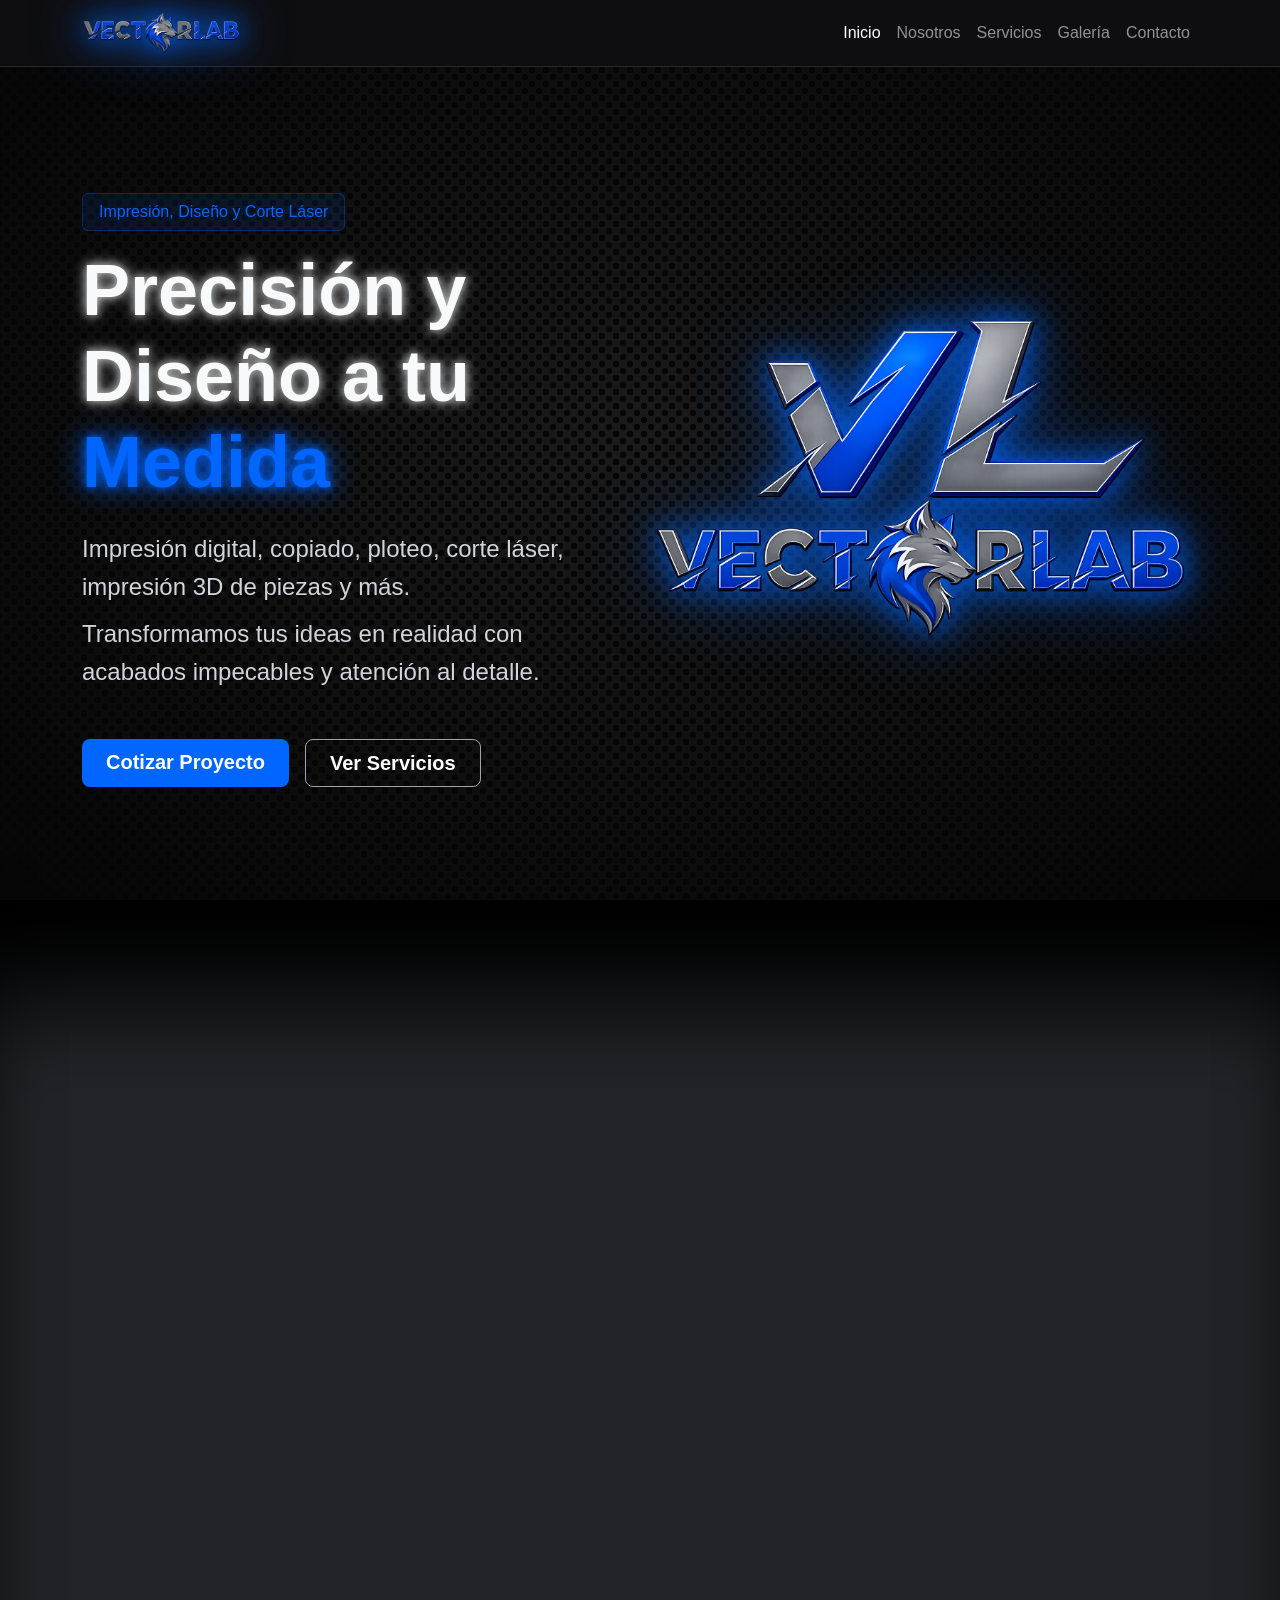
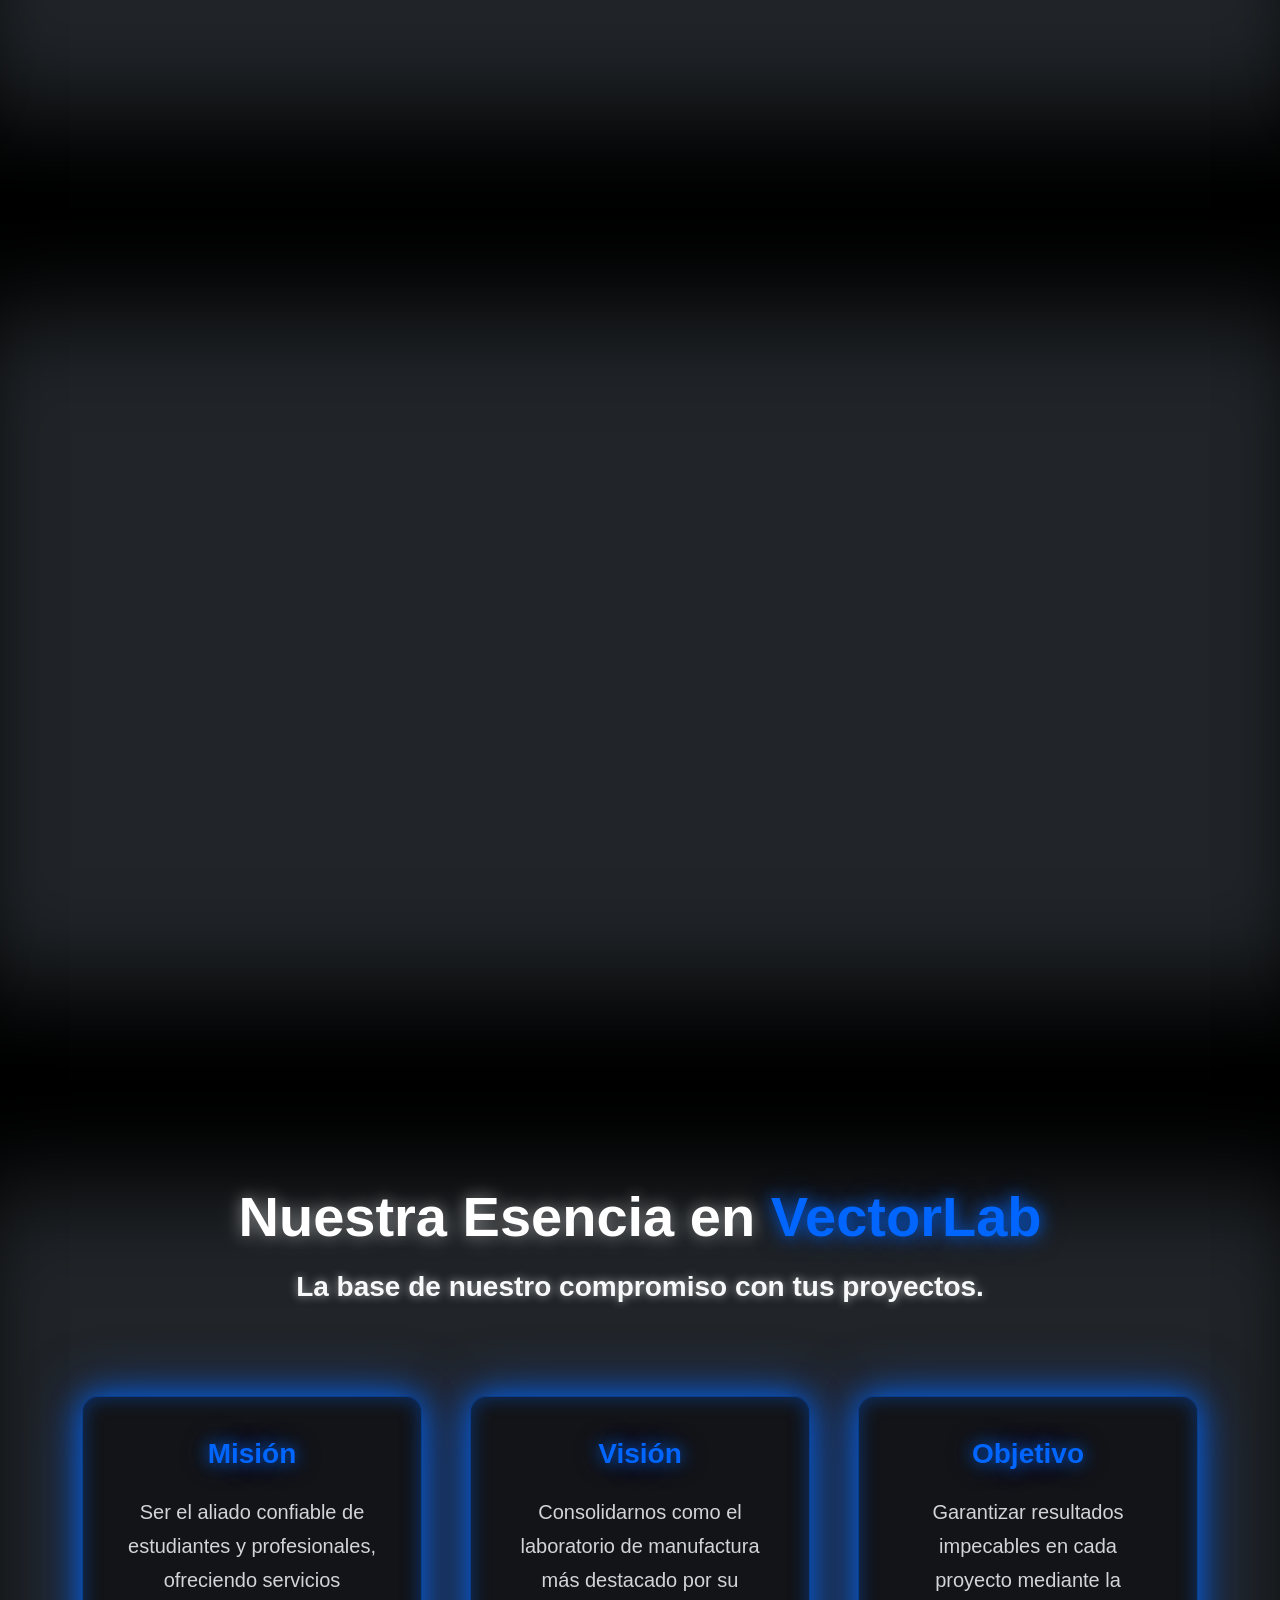
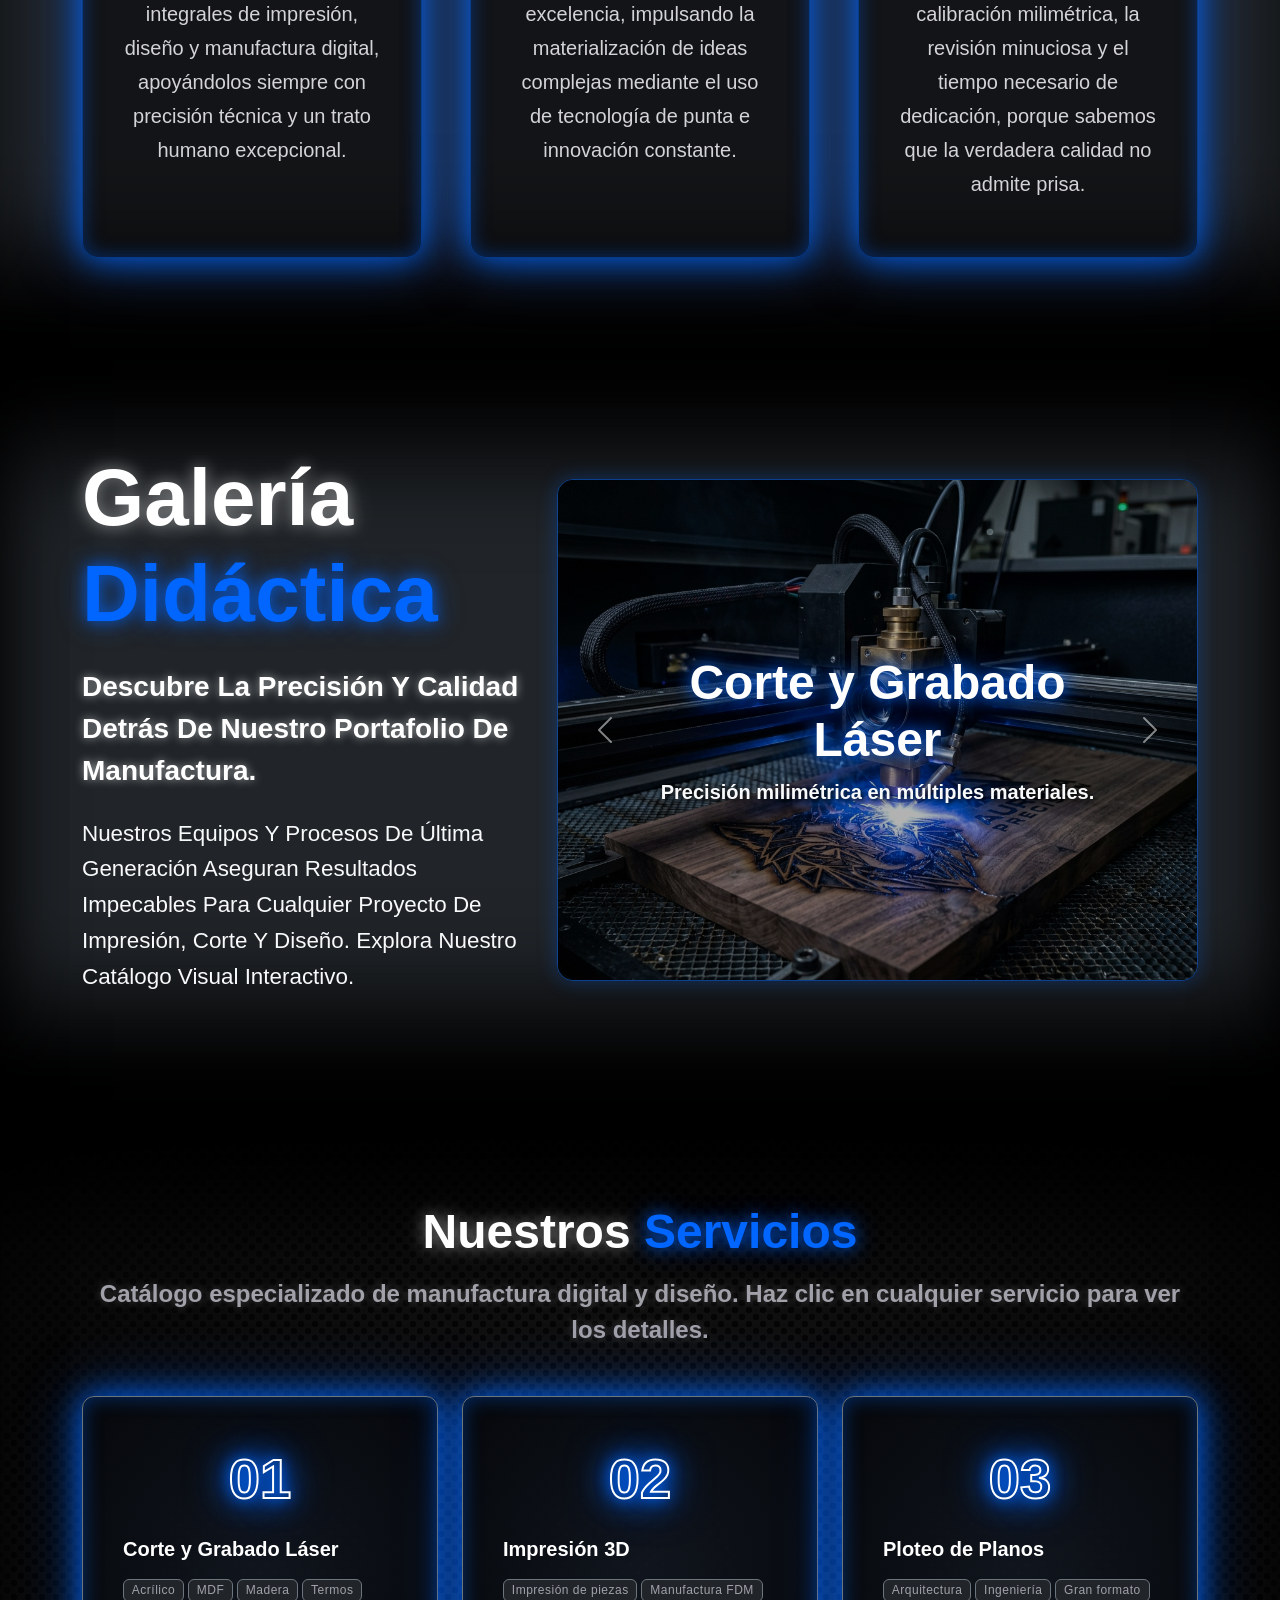
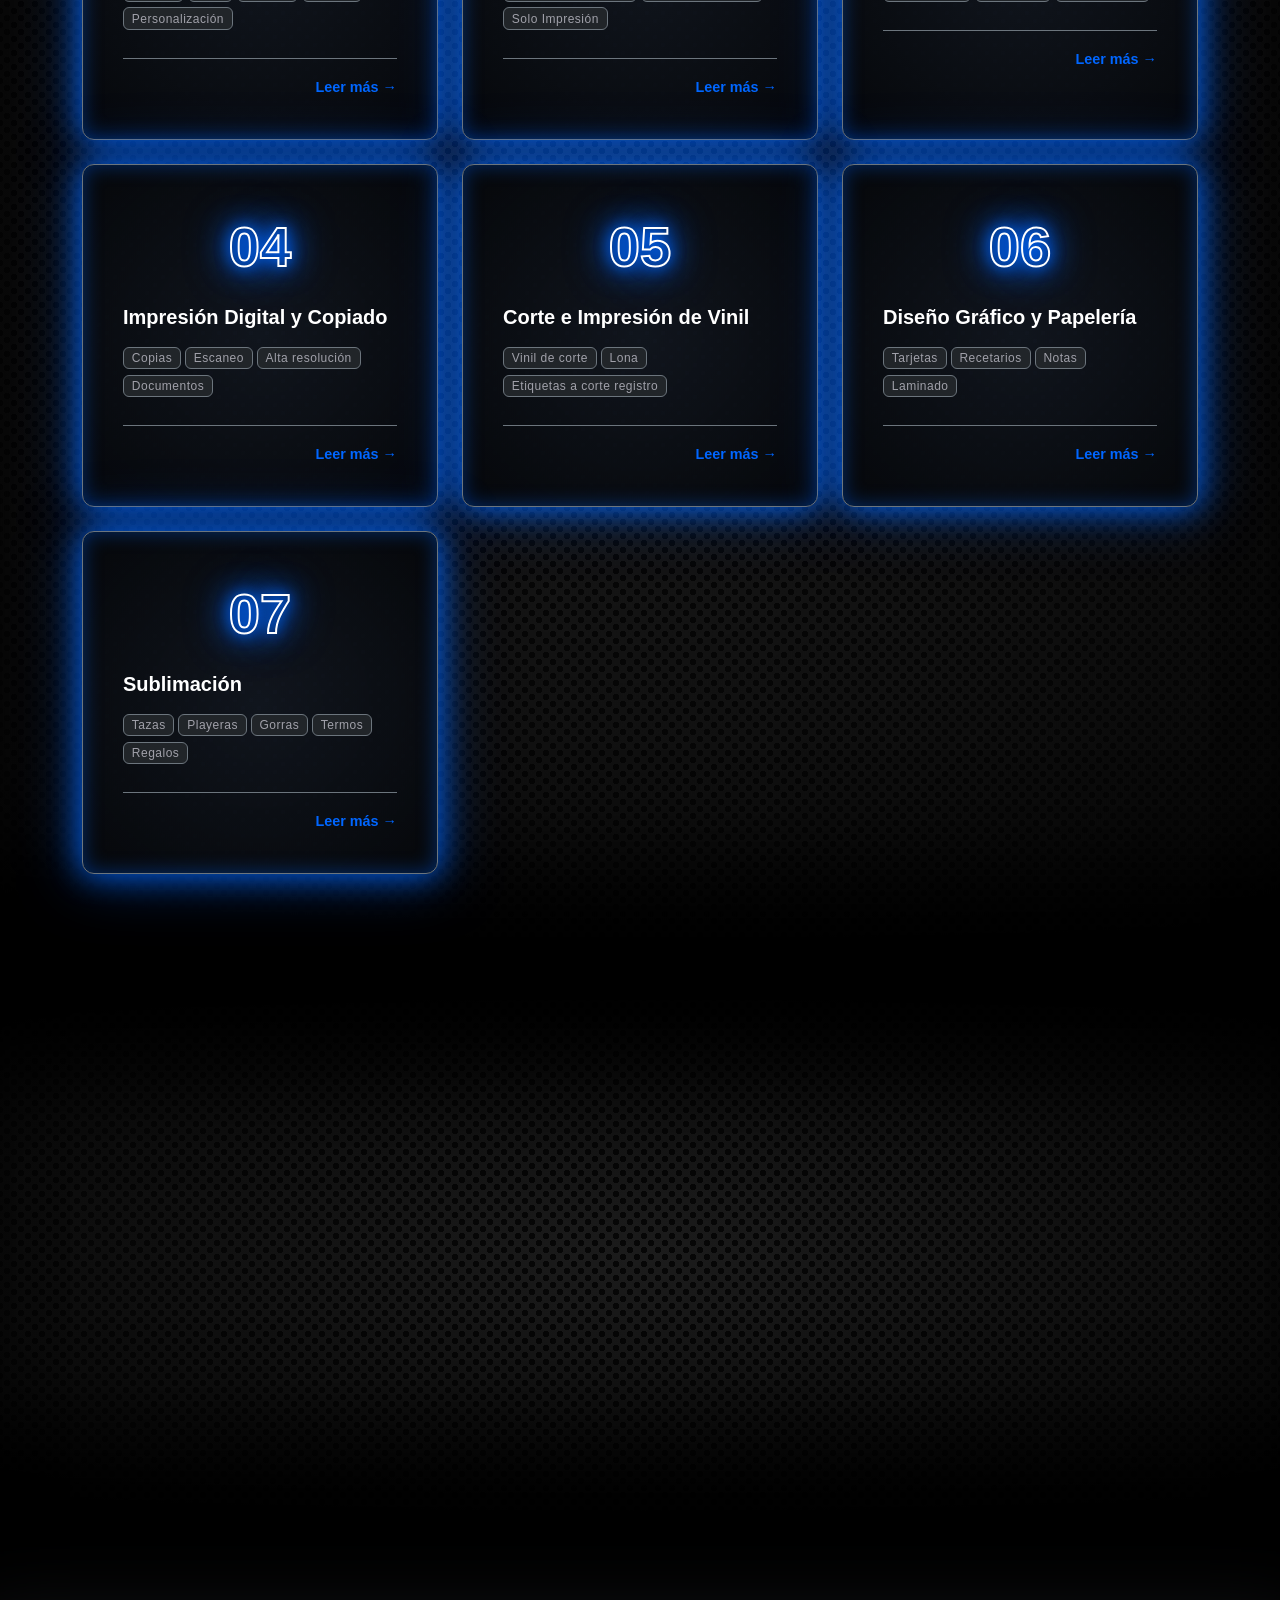
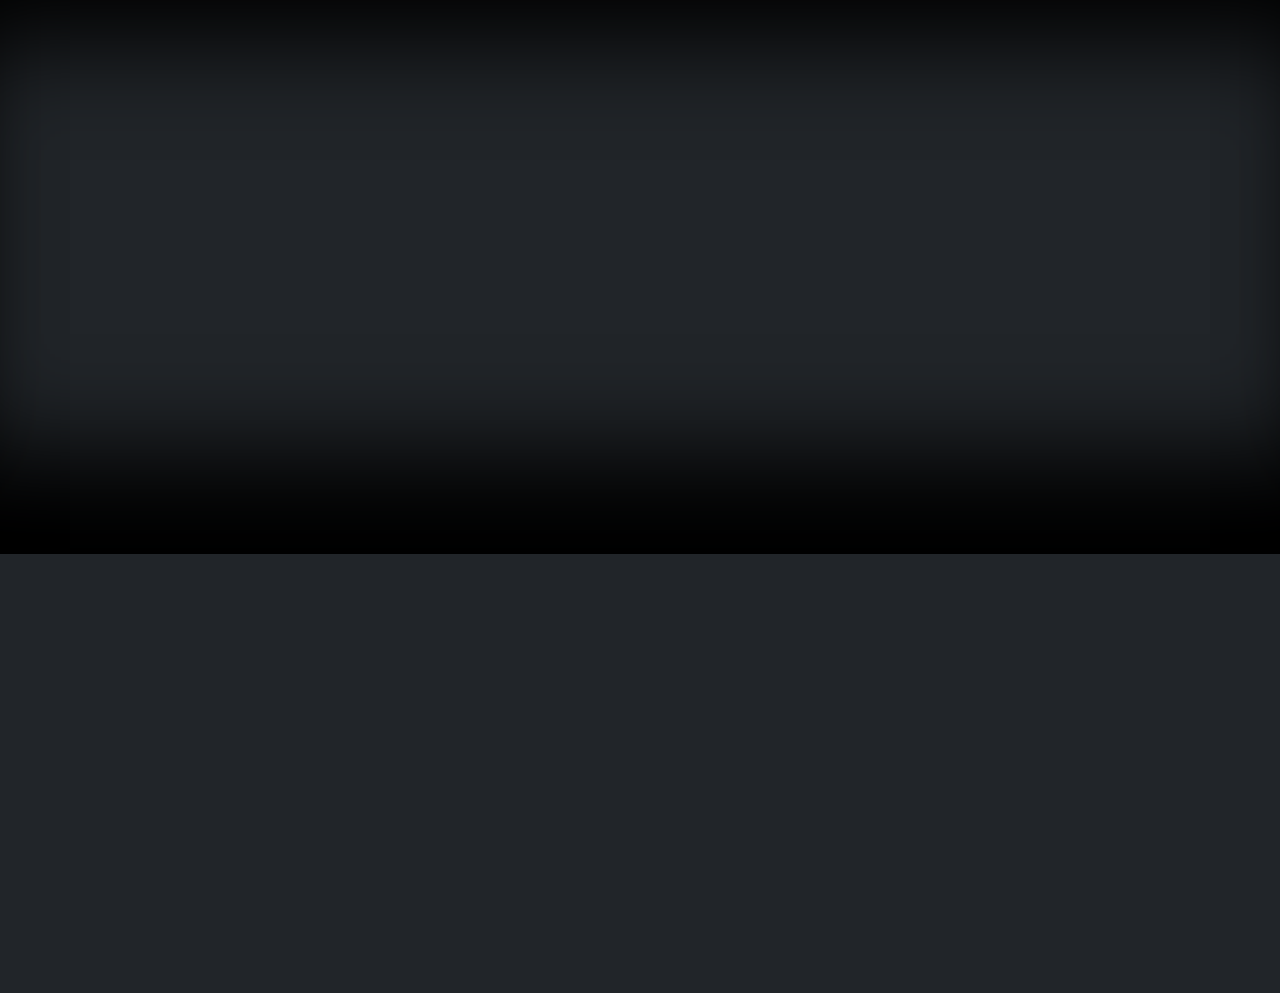
==== commit 5d8d82a7: "feat: Agregar sección Misión, actualizar FAQ y añadir destellos intensos - Agregada sección Misión, " ====
--- a/index.html
+++ b/index.html
@@ -19,6 +19,7 @@
     <div id="comp-hero"></div>
     <div id="comp-descuentos"></div>
     <div id="comp-nosotros"></div>
+    <div id="comp-mision"></div>
     <div id="comp-galeria"></div>
     <div id="comp-servicios"></div>
     <div id="comp-beneficios"></div>
--- a/css/styles.css
+++ b/css/styles.css
@@ -97,7 +97,8 @@
     background-color: rgba(0, 102, 255, 0.1);
     color: var(--vl-blue);
     border: 1px solid rgba(0, 102, 255, 0.3);
-    padding: 8px 12px;
+    padding: 10px 16px;
+    font-size: 1rem;
     font-weight: 500;
 }
 
@@ -116,12 +117,11 @@
 }
 
 /* =========================================
-   EFECTO DEL LOGO FLOTANTE SIN FONDO
+   EFECTO DEL LOGO FLOTANTE (HERO)
    ========================================= */
 .floating-logo {
+    animation: float 5s ease-in-out infinite;
     mix-blend-mode: lighten;
-    /* Efecto para ocultar el fondo oscuro/negro de las imágenes */
-    animation: float 5s ease-in-out infinite;
     background-color: transparent !important;
 }
 
@@ -129,40 +129,112 @@
     0% {
         transform: translateY(0px);
     }
-
     50% {
         transform: translateY(-20px);
     }
-
     100% {
         transform: translateY(0px);
     }
 }
 
 /* =========================================
+   ANIMACIÓN COMPLEJA PARA EL LOGO
+   ========================================= */
+.logo-animado-secuencia {
+    animation: barridoGiroBarrido 8s cubic-bezier(0.25, 0.46, 0.45, 0.94) infinite;
+    will-change: transform, opacity;
+    display: block;
+    margin: 0 auto;
+}
+
+@keyframes barridoGiroBarrido {
+    0% {
+        opacity: 0;
+        transform: translateX(-150%) translateY(0) rotate(0deg);
+    }
+    15% {
+        opacity: 1;
+        transform: translateX(0) translateY(0) rotate(0deg); /* Entra */
+    }
+    20% {
+        opacity: 1;
+        transform: translateX(0) translateY(0) rotate(0deg); /* Espera */
+    }
+    30% {
+        opacity: 1;
+        transform: translateX(0) translateY(-60px) rotate(0deg); /* Salto */
+    }
+    40% {
+        opacity: 1;
+        transform: translateX(0) translateY(0) rotate(0deg); /* Cae del salto */
+    }
+    45% {
+        opacity: 1;
+        transform: translateX(0) translateY(0) rotate(0deg); /* Espera cortita */
+    }
+    60% {
+        opacity: 1;
+        transform: translateX(0) translateY(0) rotate(360deg); /* Gira 360 */
+    }
+    70% {
+        opacity: 1;
+        transform: translateX(0) translateY(0) rotate(360deg); /* Espera */
+    }
+    85% {
+        opacity: 0;
+        transform: translateX(150%) translateY(0) rotate(360deg); /* Sale */
+    }
+    100% {
+        opacity: 0;
+        transform: translateX(150%) translateY(0) rotate(360deg); /* Oculto */
+    }
+}
+
+/* =========================================
    TARJETAS DE SERVICIOS
    ========================================= */
 .service-card {
-    background-color: var(--vl-gray-card);
-    border: 1px solid #27272a;
+    background-color: #0b0f14;
+    background-image: radial-gradient(ellipse at center, rgba(20, 25, 35, 0.6) 0%, #05070a 100%), radial-gradient(circle, #0d121a 2px, transparent 2.5px), radial-gradient(circle, #0d121a 2px, transparent 2.5px);
+    background-size: 100% 100%, 16px 16px, 16px 16px;
+    background-position: center, 0 0, 8px 8px;
+    border: 1px solid rgba(0, 102, 255, 0.5);
     border-radius: 12px;
     padding: 1rem;
-    transition: all 0.3s ease;
+    transition: all 0.4s ease;
+    box-shadow: 0 0 30px rgba(0, 102, 255, 0.8), 0 0 60px rgba(0, 102, 255, 0.5), inset 0 0 20px rgba(0, 102, 255, 0.4);
 }
 
 .service-card:hover {
-    border-color: var(--vl-blue);
-    transform: translateY(-5px);
-    box-shadow: 0 10px 30px rgba(0, 102, 255, 0.1);
+    border-color: rgba(0, 102, 255, 0.9);
+    transform: translateY(-8px);
+    box-shadow: 0 0 50px rgba(0, 102, 255, 1), 0 0 80px rgba(0, 102, 255, 0.8), inset 0 0 30px rgba(0, 102, 255, 0.6);
+}
+
+.glass-card {
+    background: rgba(10, 10, 12, 0.6);
+    backdrop-filter: blur(10px);
+    -webkit-backdrop-filter: blur(10px);
+    border: 1px solid rgba(0, 102, 255, 0.5) !important;
+    transition: all 0.4s ease;
+    box-shadow: 0 0 30px rgba(0, 102, 255, 0.8), 0 0 60px rgba(0, 102, 255, 0.5), inset 0 0 20px rgba(0, 102, 255, 0.4);
+}
+
+.glass-card:hover {
+    border-color: rgba(0, 102, 255, 0.9) !important;
+    transform: translateY(-8px);
+    box-shadow: 0 0 50px rgba(0, 102, 255, 1), 0 0 80px rgba(0, 102, 255, 0.8), inset 0 0 30px rgba(0, 102, 255, 0.6);
 }
 
 .service-number {
-    font-size: 2.5rem;
+    font-size: 3.5rem;
     font-weight: 800;
     color: transparent;
-    -webkit-text-stroke: 1px var(--vl-blue);
-    opacity: 0.7;
-    margin-bottom: -10px;
+    -webkit-text-stroke: 2px #ffffff;
+    opacity: 1;
+    margin-bottom: 0px;
+    text-align: center;
+    text-shadow: 0 0 15px #0066ff, 0 0 30px #0066ff, 0 0 45px #0066ff;
 }
 
 .service-card .card-title {
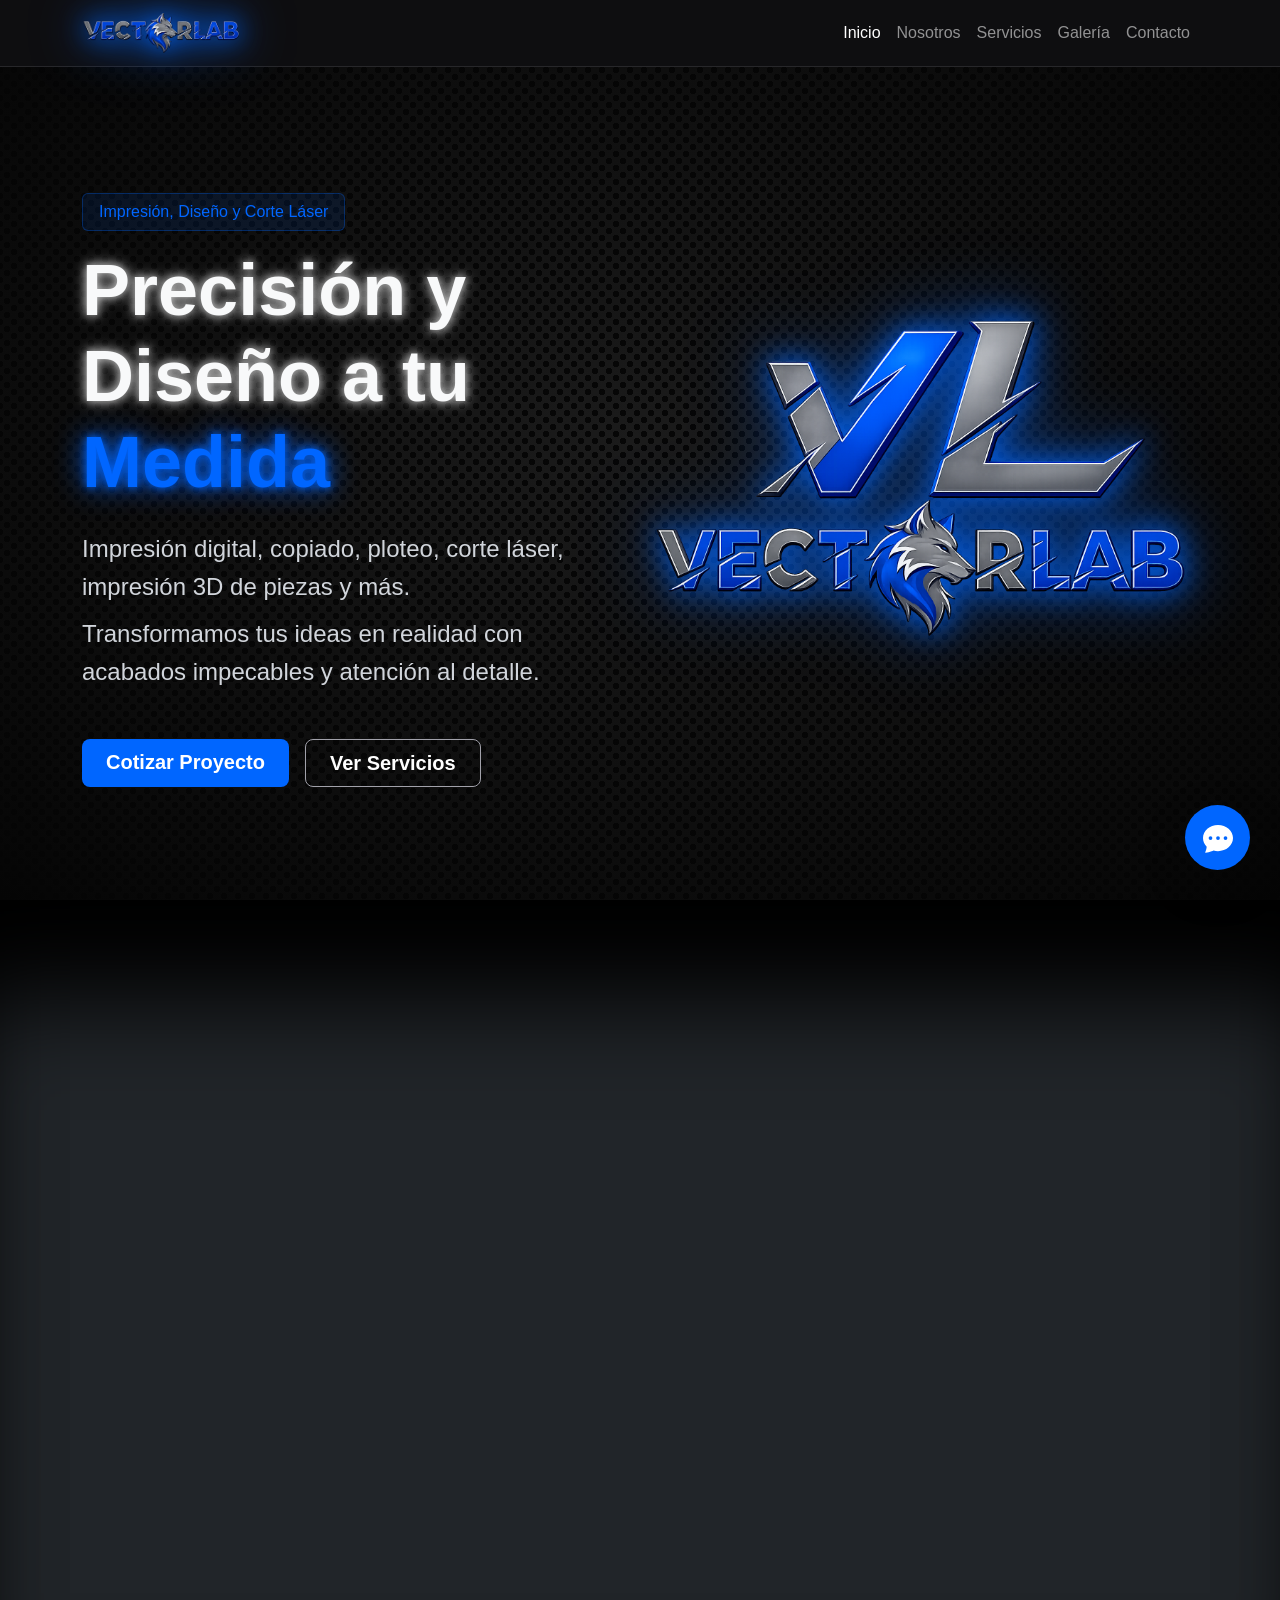
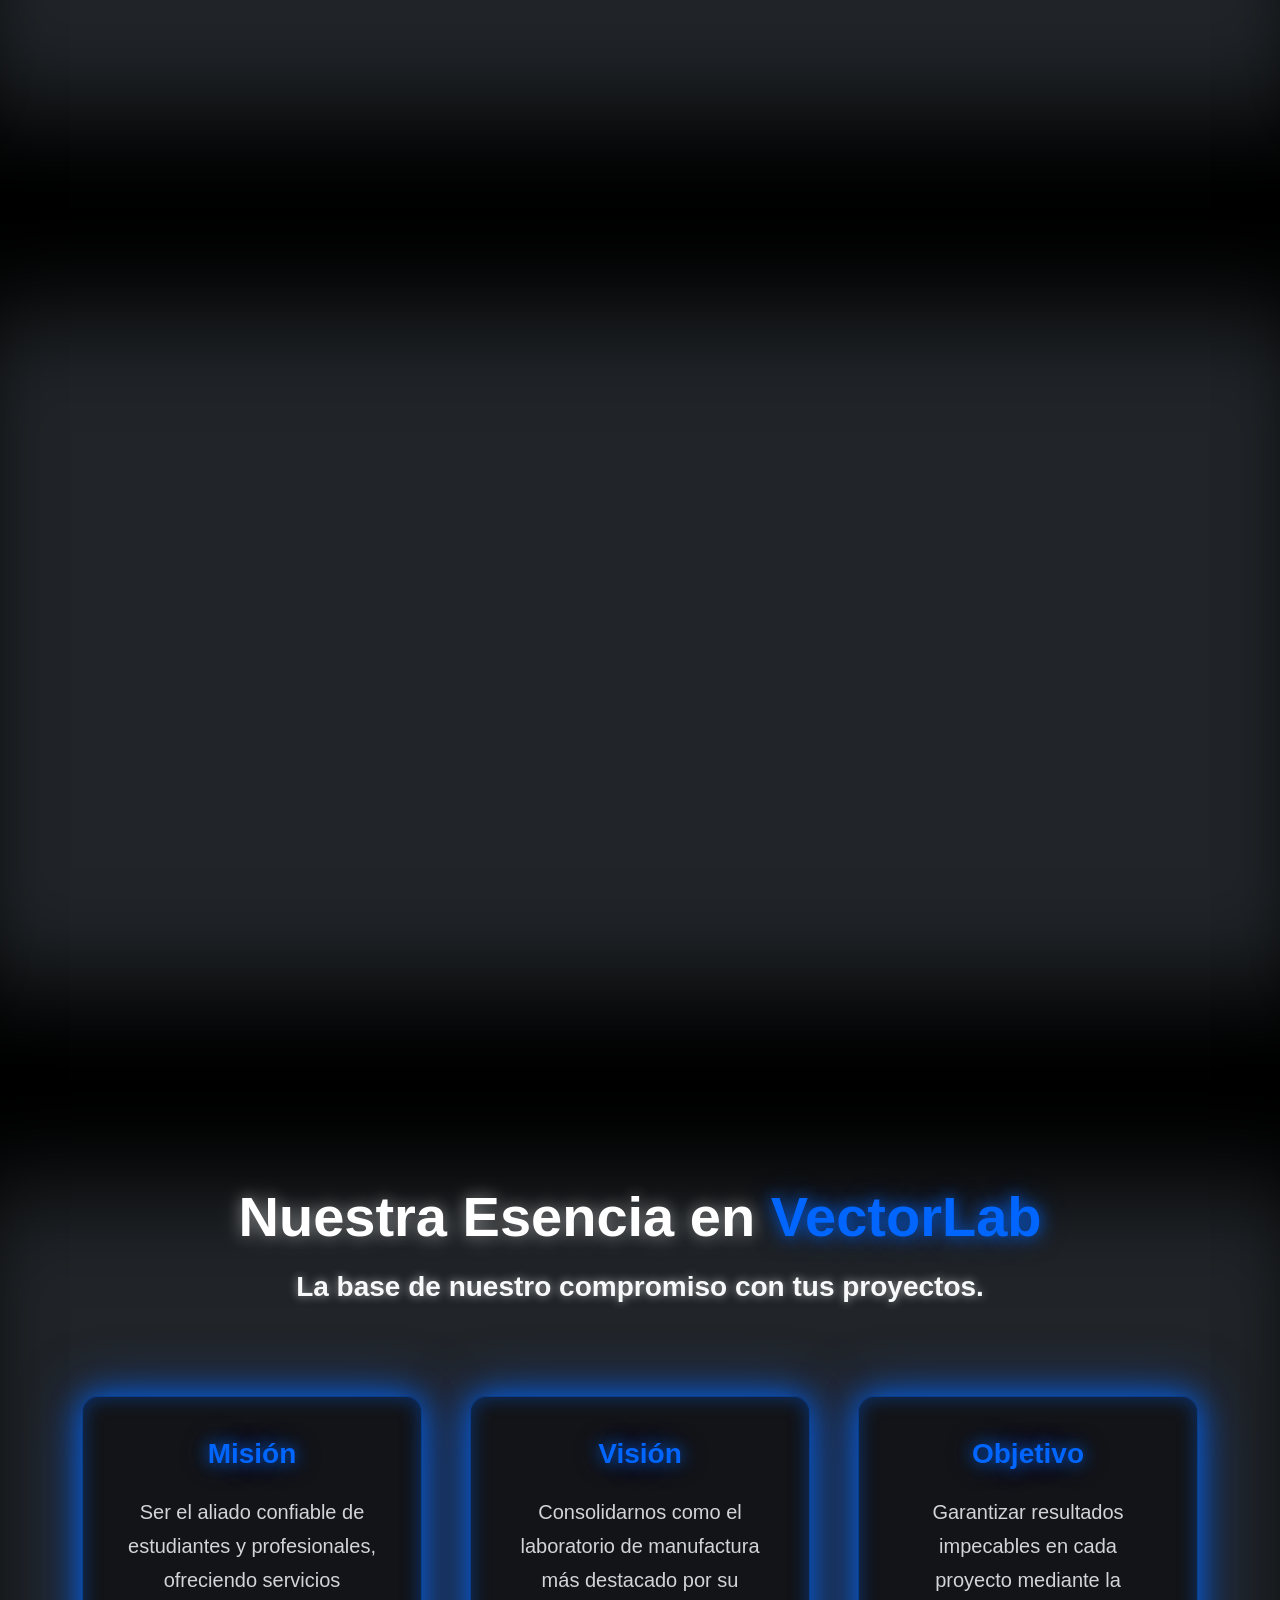
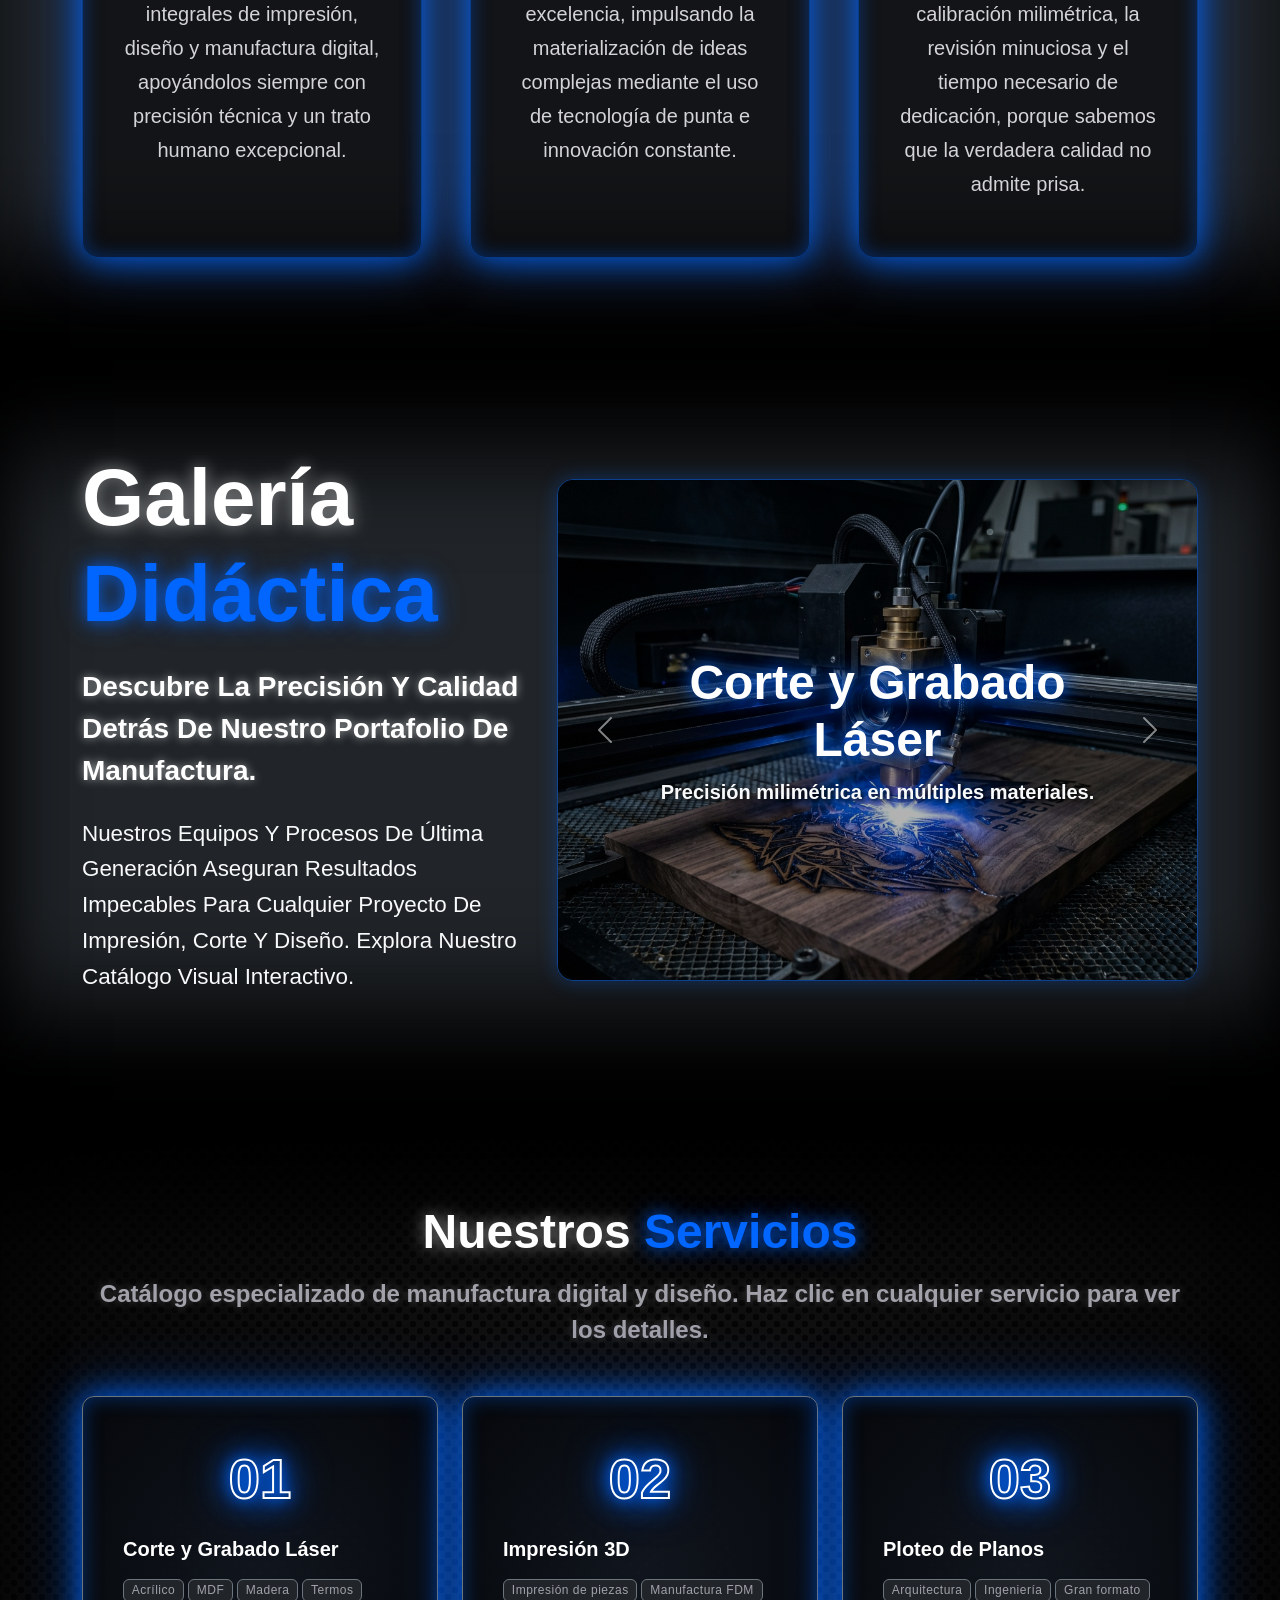
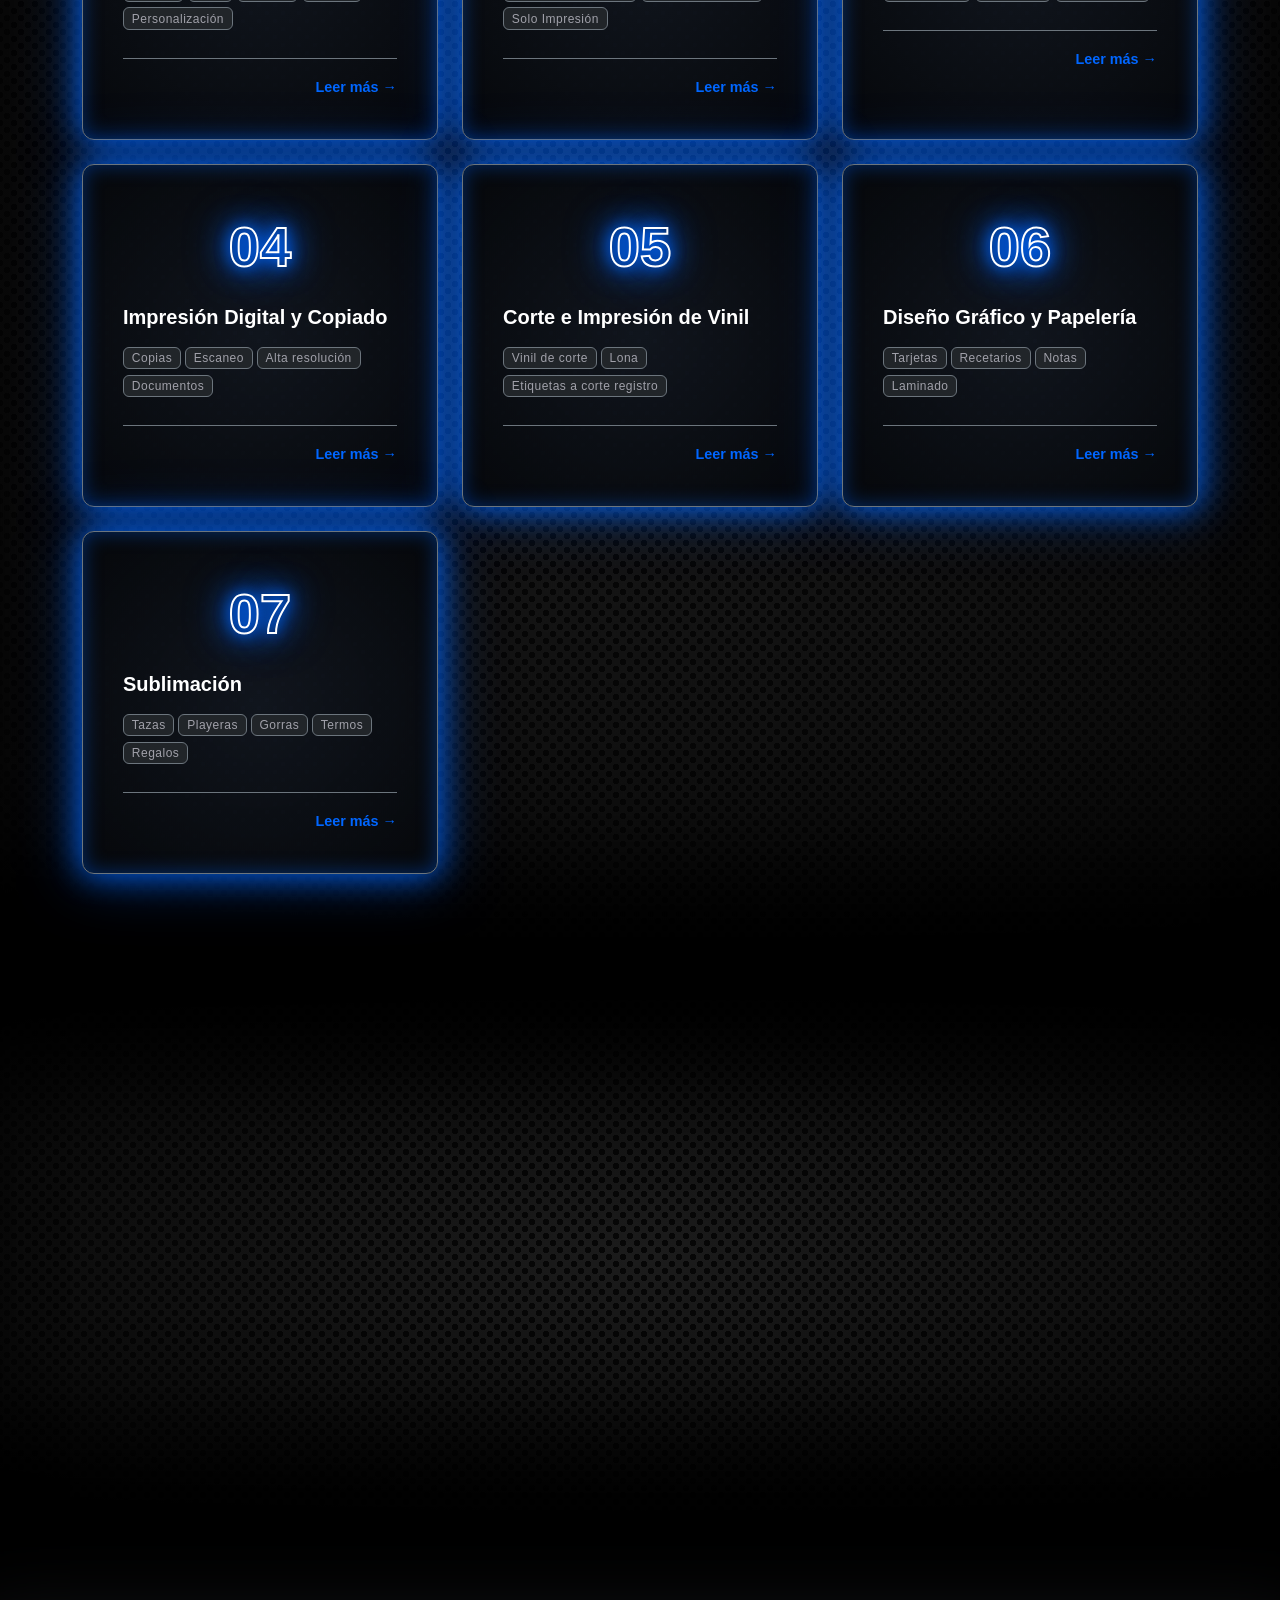
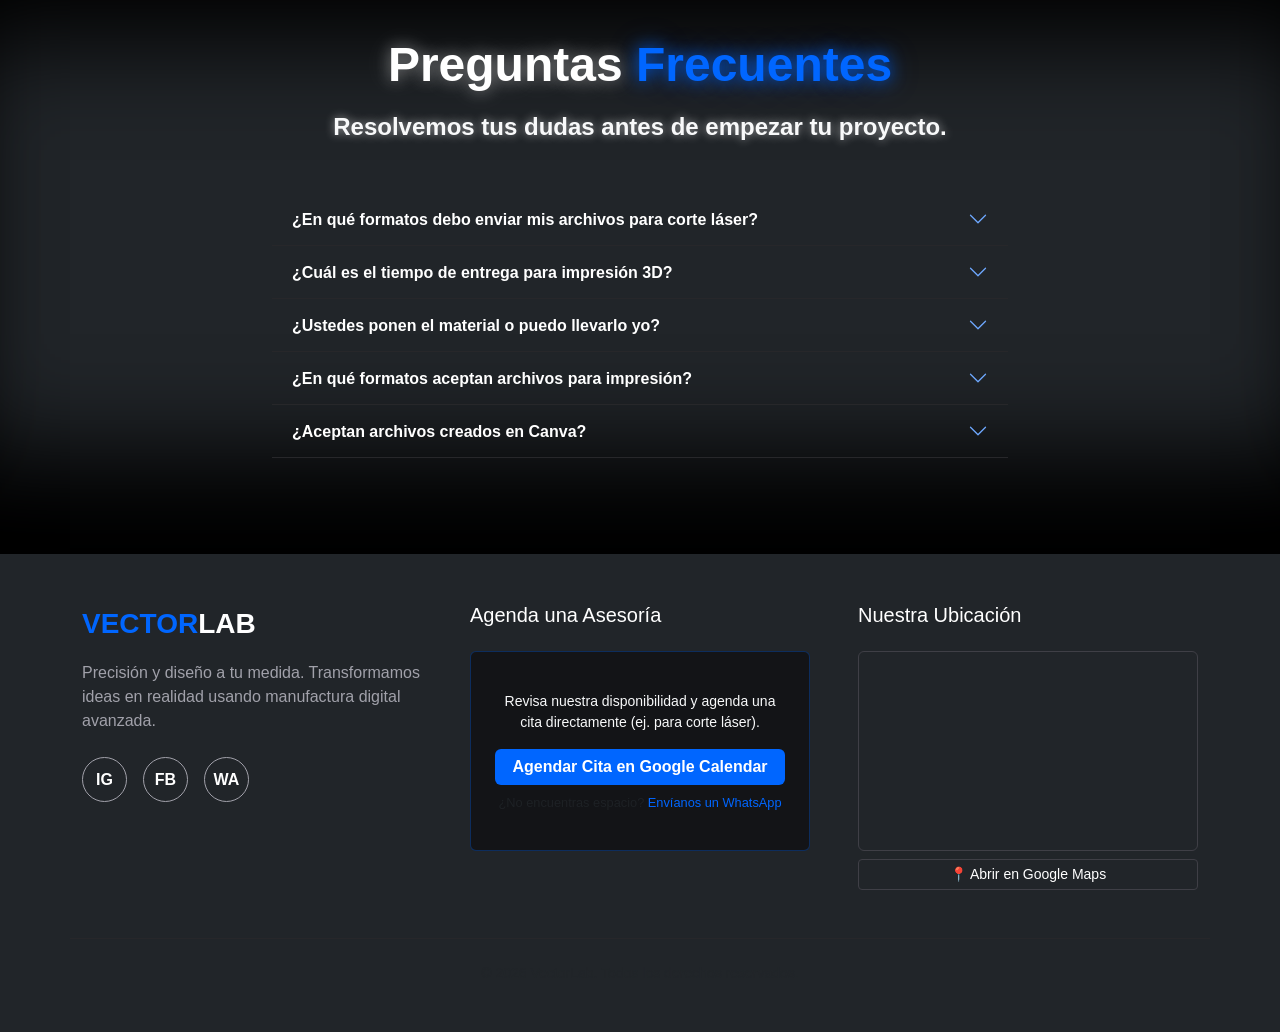
==== commit 95a6194f: "feat: Integrar Google Services y Redes Sociales - Burbuja flotante conectada al endpoint de Google A" ====
--- a/index.html
+++ b/index.html
@@ -29,6 +29,46 @@
     <!-- Contenedor para el Modal Global (Mantiene limpio el HTML) -->
     <div id="comp-modal"></div>
 
+    <!-- Burbuja Flotante de Chat -->
+    <div id="chat-bubble-container" class="position-fixed" style="bottom: 30px; right: 30px; z-index: 1050;">
+        <!-- Botón Flotante -->
+        <button id="chat-bubble-btn" class="btn btn-vl-primary rounded-circle shadow-lg d-flex align-items-center justify-content-center" style="width: 65px; height: 65px; transition: all 0.3s ease;">
+            <svg xmlns="http://www.w3.org/2000/svg" width="30" height="30" fill="currentColor" class="bi bi-chat-dots-fill" viewBox="0 0 16 16">
+                <path d="M16 8c0 3.866-3.582 7-8 7a9 9 0 0 1-2.347-.306c-.584.296-1.925.864-4.181 1.234-.2.032-.352-.176-.273-.362.354-.836.674-1.95.77-2.966C.744 11.37 0 9.76 0 8c0-3.866 3.582-7 8-7s8 3.134 8 7M5 8a1 1 0 1 0-2 0 1 1 0 0 0 2 0m4 0a1 1 0 1 0-2 0 1 1 0 0 0 2 0m3 1a1 1 0 1 0 0-2 1 1 0 0 0 0 2"/>
+            </svg>
+        </button>
+
+        <!-- Panel de Chat -->
+        <div id="chat-panel" class="card glass-card d-none shadow-lg border-0" style="position: absolute; bottom: 80px; right: 0; width: 350px; border-radius: 15px; overflow: hidden; transform-origin: bottom right;">
+            <div class="card-header bg-transparent border-bottom border-secondary d-flex justify-content-between align-items-center p-3">
+                <h6 class="mb-0 text-white fw-bold d-flex align-items-center gap-2">
+                    <span style="color: #0066ff;">●</span> Envíanos tus archivos
+                </h6>
+                <button id="chat-close-btn" type="button" class="btn-close btn-close-white" aria-label="Close" style="font-size: 0.8rem;"></button>
+            </div>
+            <div class="card-body p-4" style="background: rgba(15, 15, 17, 0.8);">
+                <form id="floating-chat-form">
+                    <div class="mb-3">
+                        <input type="text" id="chat-name" class="form-control form-control-dark form-control-sm" placeholder="Tu nombre" required>
+                    </div>
+                    <div class="mb-3">
+                        <input type="email" id="chat-email" class="form-control form-control-dark form-control-sm" placeholder="Tu correo electrónico" required>
+                    </div>
+                    <div class="mb-3">
+                        <textarea id="chat-message" class="form-control form-control-dark form-control-sm" rows="3" placeholder="Describe tu proyecto o dudas..." required></textarea>
+                    </div>
+                    <div class="mb-3">
+                        <label class="form-label text-muted small mb-1">Adjuntar archivo (opcional)</label>
+                        <input type="file" id="chat-file" class="form-control form-control-dark form-control-sm text-muted">
+                        <div class="form-text small" style="color: #71717a; font-size: 0.75rem;">Máximo 5MB (PDF, PNG, JPG, AI).</div>
+                    </div>
+                    <button type="submit" class="btn btn-vl-primary btn-sm w-100 fw-bold mt-2" id="chat-submit-btn">Enviar a VectorLab</button>
+                    <div id="chat-status" class="mt-2 text-center small text-light d-none"></div>
+                </form>
+            </div>
+        </div>
+    </div>
+
     <script src="js/bootstrap.bundle.min.js"></script>
     <script type="module" src="js/main.js"></script>
 </body>
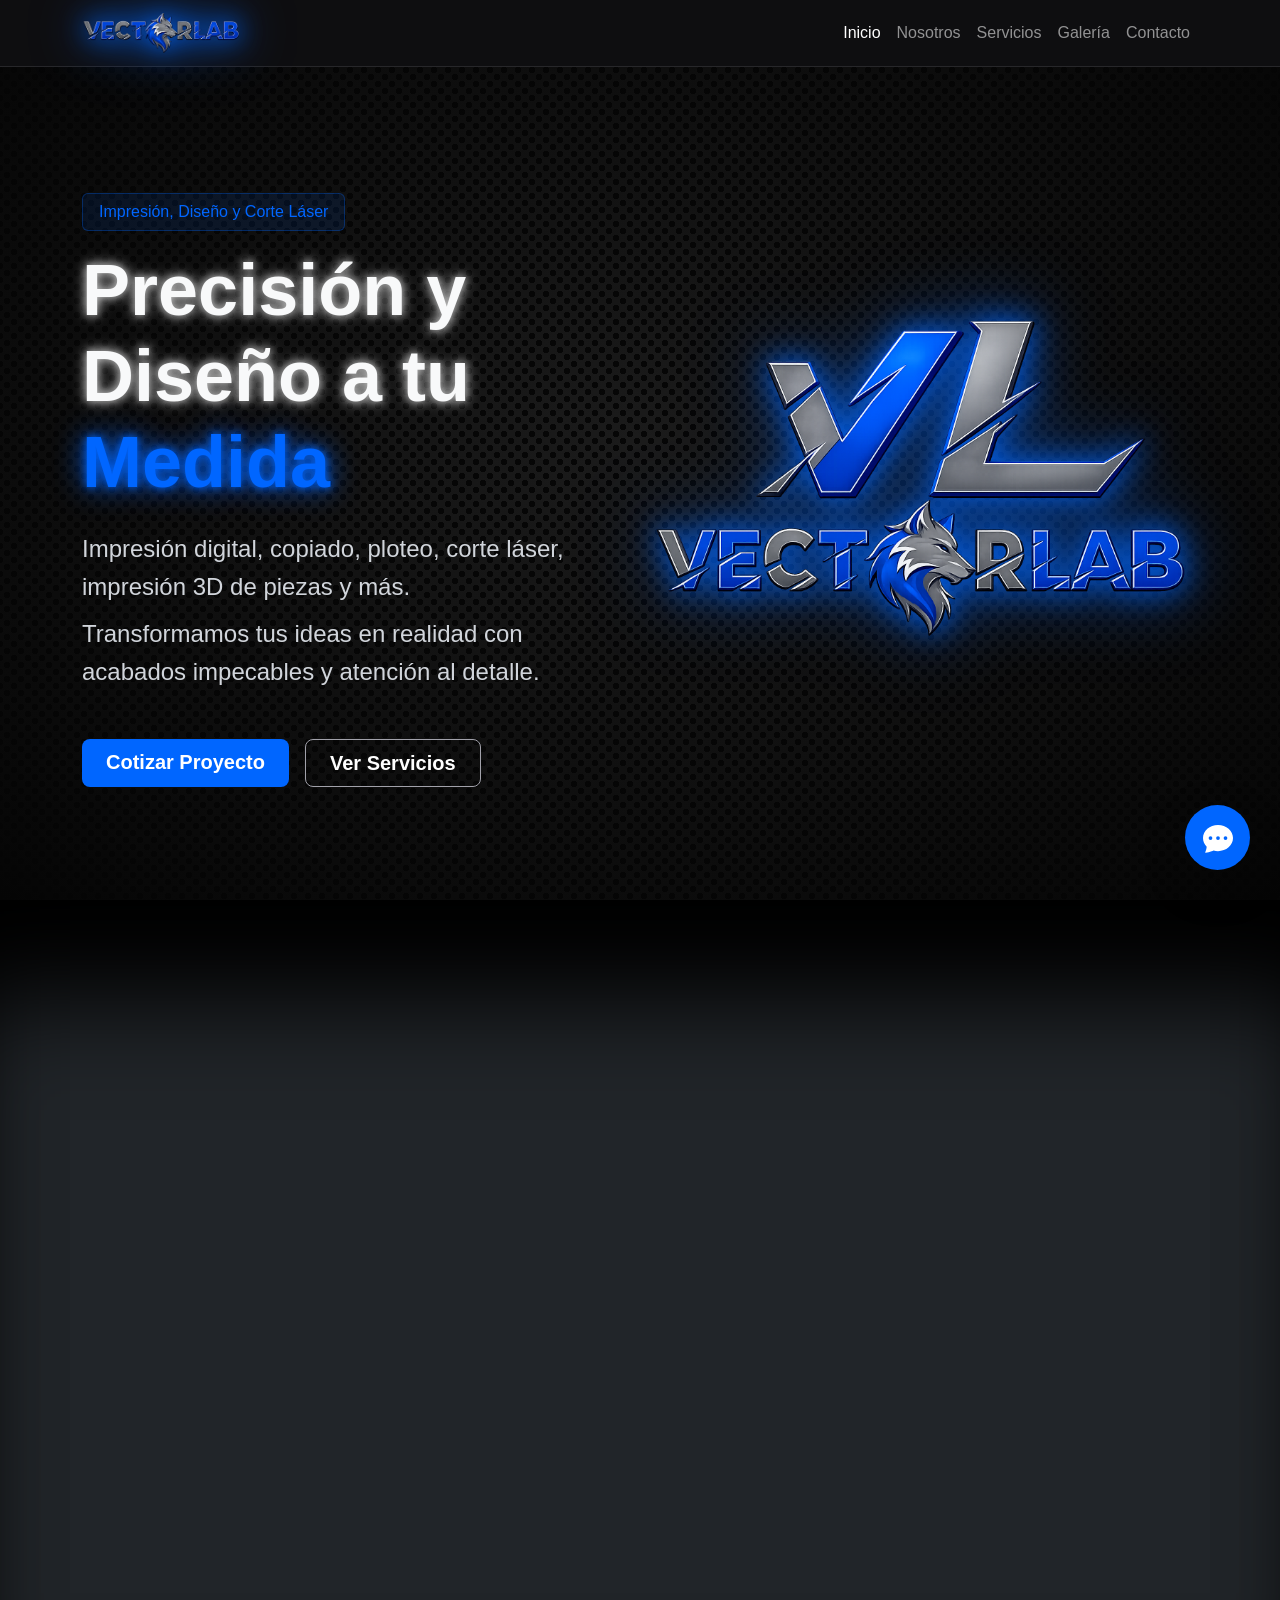
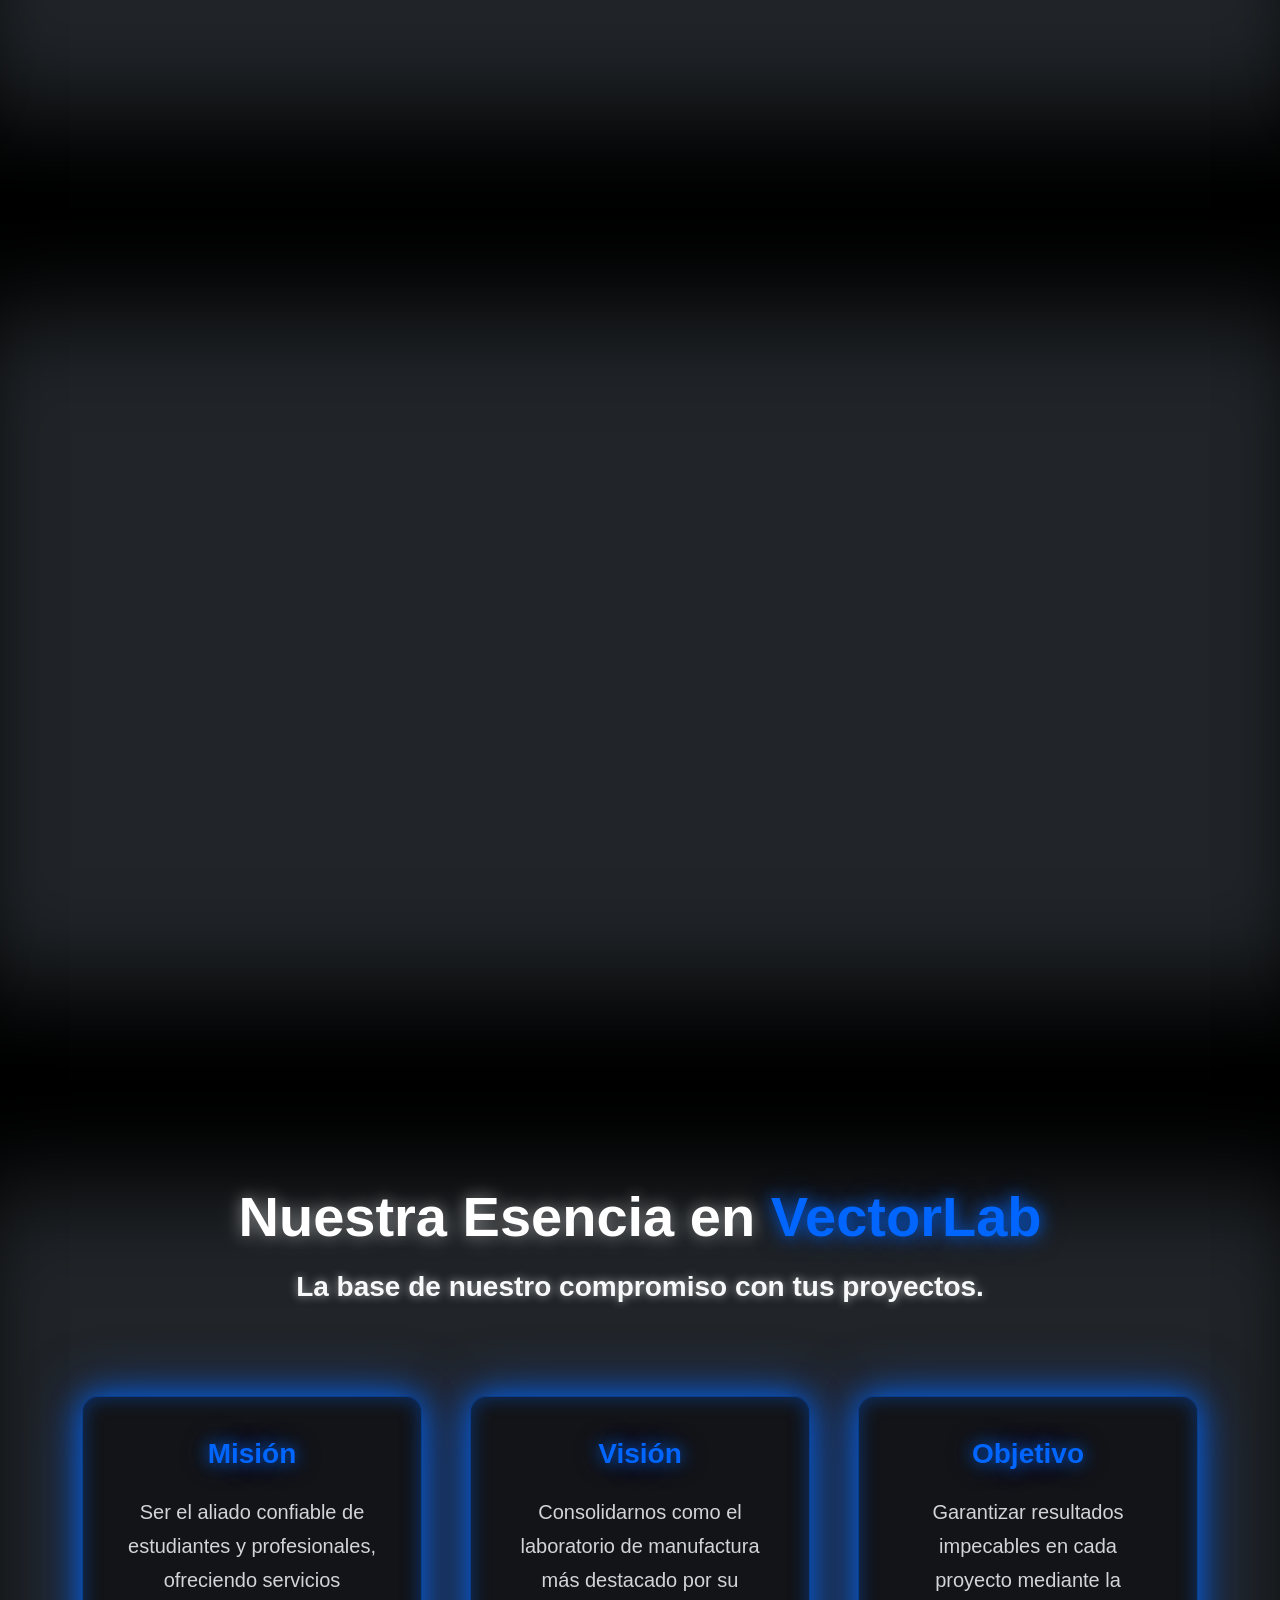
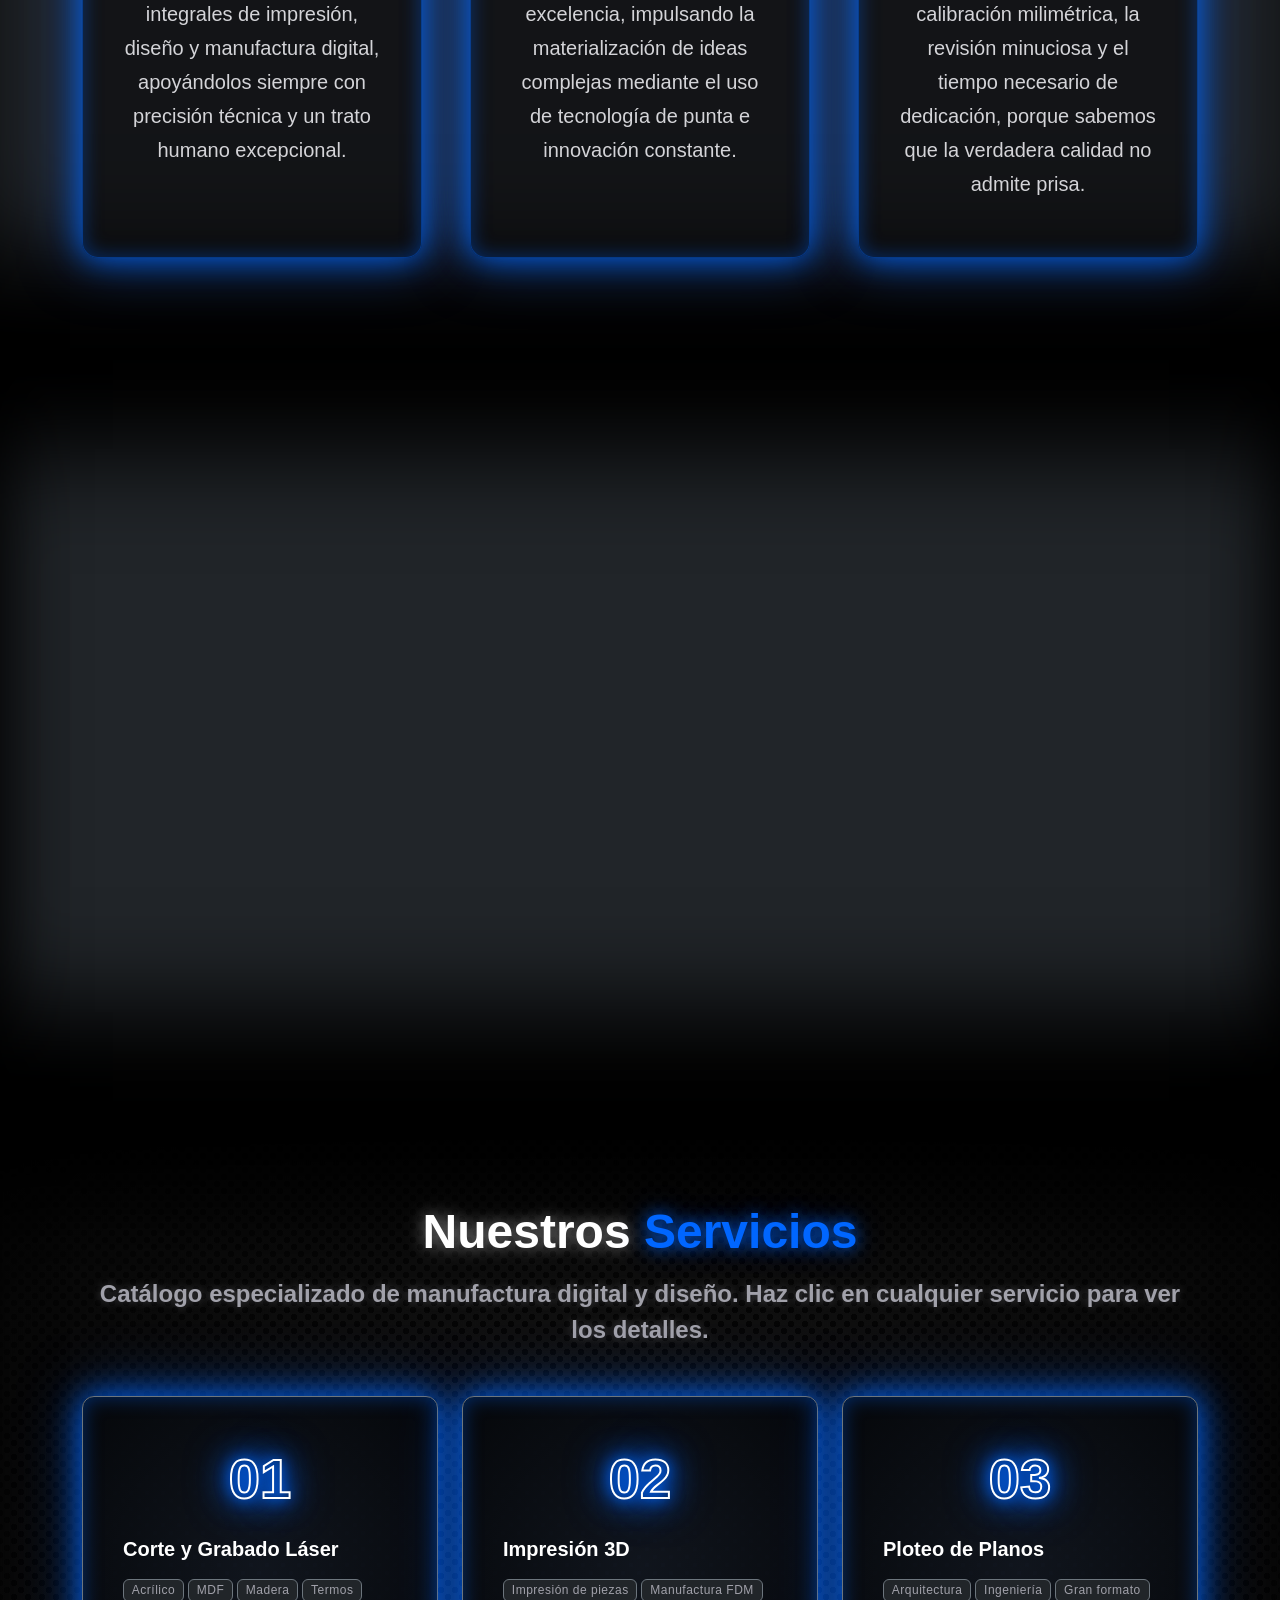
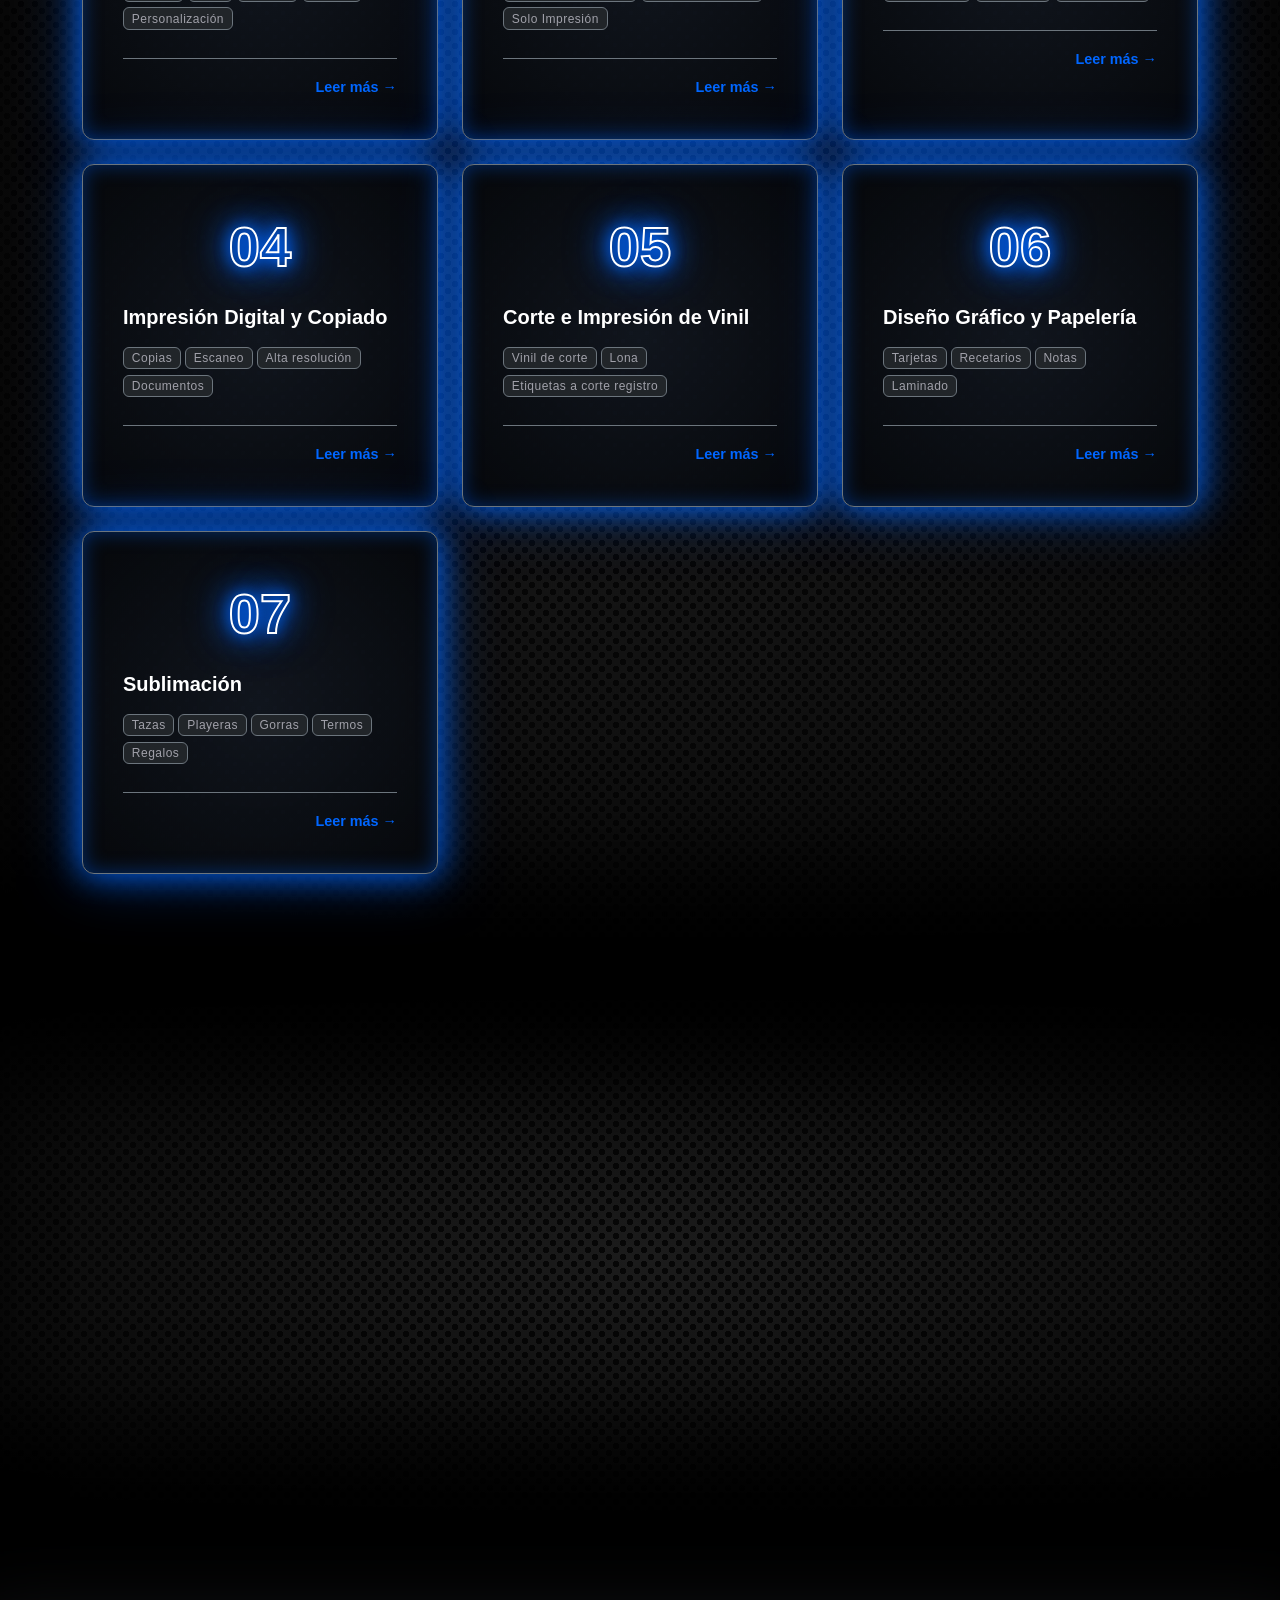
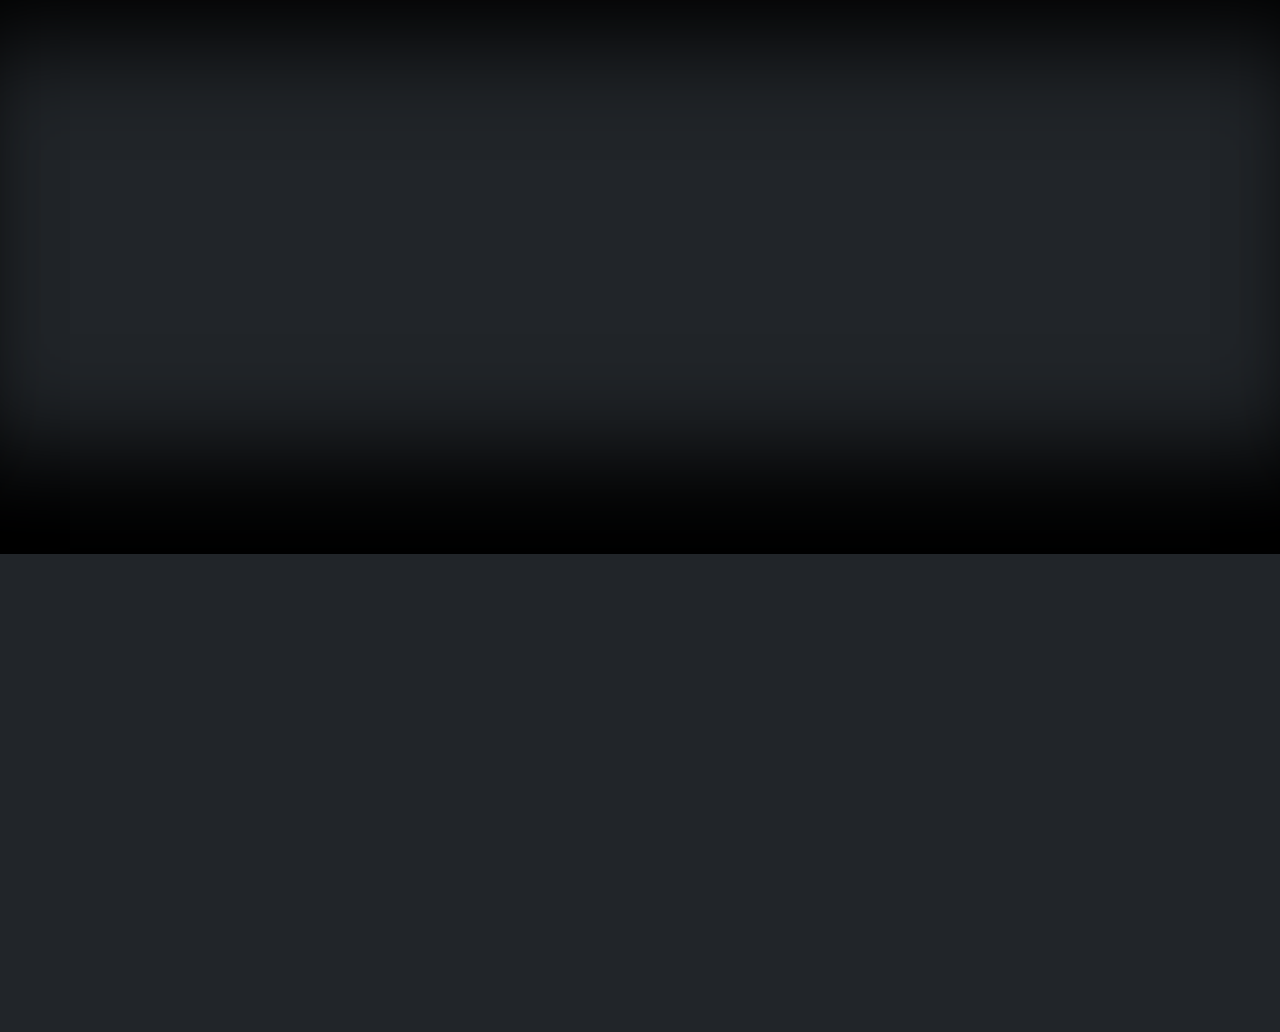
==== commit ed9a7d18: "feat: Agregar campo de WhatsApp a la burbuja de chat" ====
--- a/index.html
+++ b/index.html
@@ -55,6 +55,9 @@
                         <input type="email" id="chat-email" class="form-control form-control-dark form-control-sm" placeholder="Tu correo electrónico" required>
                     </div>
                     <div class="mb-3">
+                        <input type="tel" id="chat-phone" class="form-control form-control-dark form-control-sm" placeholder="Tu número de WhatsApp (opcional)">
+                    </div>
+                    <div class="mb-3">
                         <textarea id="chat-message" class="form-control form-control-dark form-control-sm" rows="3" placeholder="Describe tu proyecto o dudas..." required></textarea>
                     </div>
                     <div class="mb-3">
